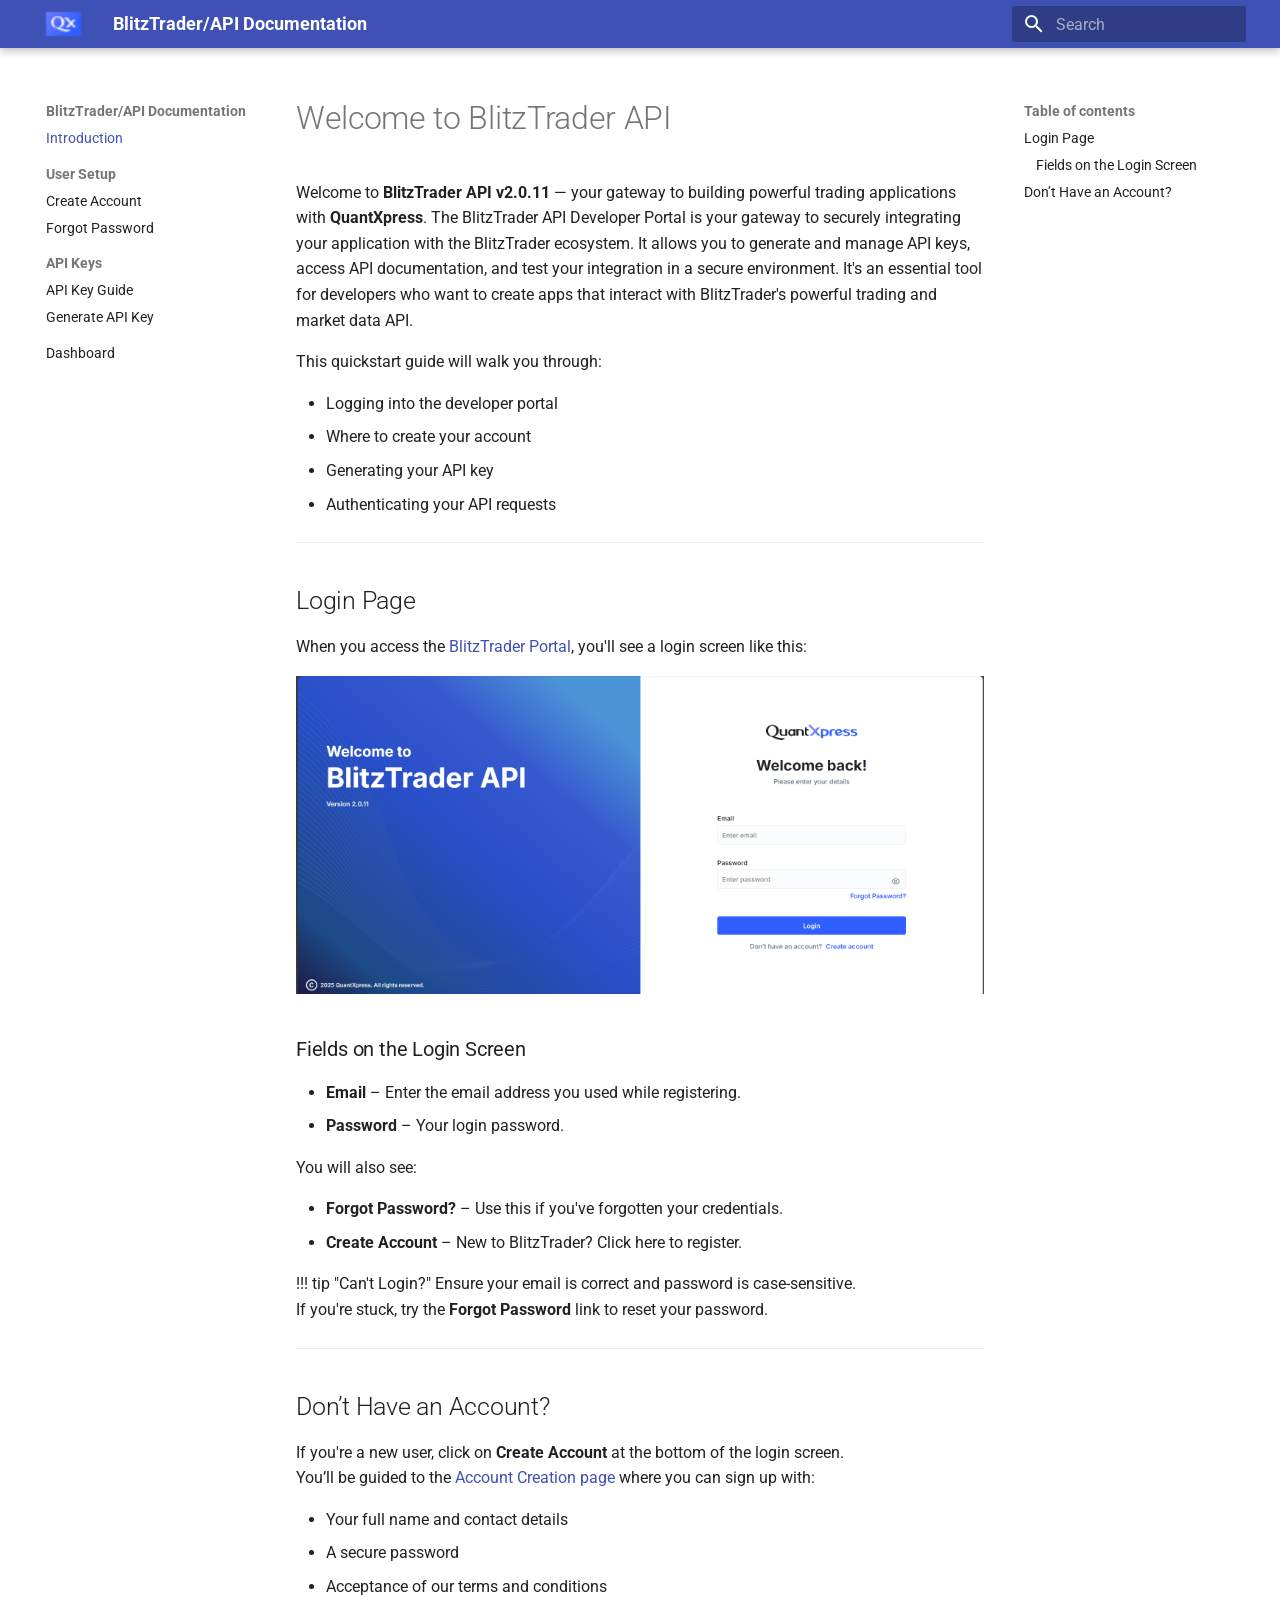
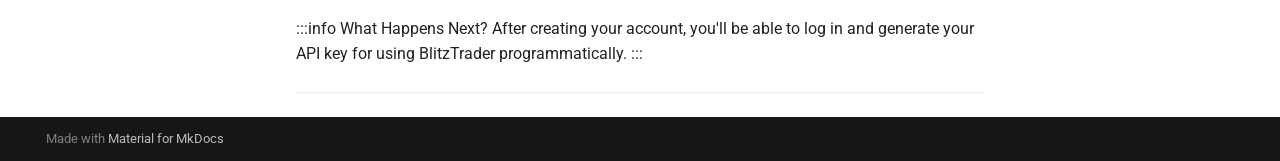
==== 0.Welcome.html @ 805d5a46 "Deployed f4cd877 with MkDocs version: 1.6.1" ====
<!doctype html>
<html lang="en" class="no-js">
  <head>
    
      <meta charset="utf-8">
      <meta name="viewport" content="width=device-width,initial-scale=1">
      
      
      
        <link rel="canonical" href="https://NehaV20.github.io/BlitzTrader-API-Documentation/0.Welcome.html">
      
      
      
        <link rel="next" href="1.create-account.html">
      
      
        
      
      
      <link rel="icon" href="assets/favicon.ico">
      <meta name="generator" content="mkdocs-1.6.1, mkdocs-material-9.7.0">
    
    
      
        <title>Introduction - BlitzTrader/API Documentation</title>
      
    
    
      <link rel="stylesheet" href="assets/stylesheets/main.618322db.min.css">
      
      


    
    
      
    
    
      
        
        
        <link rel="preconnect" href="https://fonts.gstatic.com" crossorigin>
        <link rel="stylesheet" href="https://fonts.googleapis.com/css?family=Roboto:300,300i,400,400i,700,700i%7CRoboto+Mono:400,400i,700,700i&display=fallback">
        <style>:root{--md-text-font:"Roboto";--md-code-font:"Roboto Mono"}</style>
      
    
    
      <link rel="stylesheet" href="css/custom.css">
    
    <script>__md_scope=new URL(".",location),__md_hash=e=>[...e].reduce(((e,_)=>(e<<5)-e+_.charCodeAt(0)),0),__md_get=(e,_=localStorage,t=__md_scope)=>JSON.parse(_.getItem(t.pathname+"."+e)),__md_set=(e,_,t=localStorage,a=__md_scope)=>{try{t.setItem(a.pathname+"."+e,JSON.stringify(_))}catch(e){}}</script>
    
      

    
    
  </head>
  
  
    <body dir="ltr">
  
    
    <input class="md-toggle" data-md-toggle="drawer" type="checkbox" id="__drawer" autocomplete="off">
    <input class="md-toggle" data-md-toggle="search" type="checkbox" id="__search" autocomplete="off">
    <label class="md-overlay" for="__drawer"></label>
    <div data-md-component="skip">
      
        
        <a href="#welcome-to-blitztrader-api" class="md-skip">
          Skip to content
        </a>
      
    </div>
    <div data-md-component="announce">
      
    </div>
    
    
      

  

<header class="md-header md-header--shadow" data-md-component="header">
  <nav class="md-header__inner md-grid" aria-label="Header">
    <a href="." title="BlitzTrader/API Documentation" class="md-header__button md-logo" aria-label="BlitzTrader/API Documentation" data-md-component="logo">
      
  <img src="assets/icon.png" alt="logo">

    </a>
    <label class="md-header__button md-icon" for="__drawer">
      
      <svg xmlns="http://www.w3.org/2000/svg" viewBox="0 0 24 24"><path d="M3 6h18v2H3zm0 5h18v2H3zm0 5h18v2H3z"/></svg>
    </label>
    <div class="md-header__title" data-md-component="header-title">
      <div class="md-header__ellipsis">
        <div class="md-header__topic">
          <span class="md-ellipsis">
            BlitzTrader/API Documentation
          </span>
        </div>
        <div class="md-header__topic" data-md-component="header-topic">
          <span class="md-ellipsis">
            
              Introduction
            
          </span>
        </div>
      </div>
    </div>
    
    
      <script>var palette=__md_get("__palette");if(palette&&palette.color){if("(prefers-color-scheme)"===palette.color.media){var media=matchMedia("(prefers-color-scheme: light)"),input=document.querySelector(media.matches?"[data-md-color-media='(prefers-color-scheme: light)']":"[data-md-color-media='(prefers-color-scheme: dark)']");palette.color.media=input.getAttribute("data-md-color-media"),palette.color.scheme=input.getAttribute("data-md-color-scheme"),palette.color.primary=input.getAttribute("data-md-color-primary"),palette.color.accent=input.getAttribute("data-md-color-accent")}for(var[key,value]of Object.entries(palette.color))document.body.setAttribute("data-md-color-"+key,value)}</script>
    
    
    
      
      
        <label class="md-header__button md-icon" for="__search">
          
          <svg xmlns="http://www.w3.org/2000/svg" viewBox="0 0 24 24"><path d="M9.5 3A6.5 6.5 0 0 1 16 9.5c0 1.61-.59 3.09-1.56 4.23l.27.27h.79l5 5-1.5 1.5-5-5v-.79l-.27-.27A6.52 6.52 0 0 1 9.5 16 6.5 6.5 0 0 1 3 9.5 6.5 6.5 0 0 1 9.5 3m0 2C7 5 5 7 5 9.5S7 14 9.5 14 14 12 14 9.5 12 5 9.5 5"/></svg>
        </label>
        <div class="md-search" data-md-component="search" role="dialog">
  <label class="md-search__overlay" for="__search"></label>
  <div class="md-search__inner" role="search">
    <form class="md-search__form" name="search">
      <input type="text" class="md-search__input" name="query" aria-label="Search" placeholder="Search" autocapitalize="off" autocorrect="off" autocomplete="off" spellcheck="false" data-md-component="search-query" required>
      <label class="md-search__icon md-icon" for="__search">
        
        <svg xmlns="http://www.w3.org/2000/svg" viewBox="0 0 24 24"><path d="M9.5 3A6.5 6.5 0 0 1 16 9.5c0 1.61-.59 3.09-1.56 4.23l.27.27h.79l5 5-1.5 1.5-5-5v-.79l-.27-.27A6.52 6.52 0 0 1 9.5 16 6.5 6.5 0 0 1 3 9.5 6.5 6.5 0 0 1 9.5 3m0 2C7 5 5 7 5 9.5S7 14 9.5 14 14 12 14 9.5 12 5 9.5 5"/></svg>
        
        <svg xmlns="http://www.w3.org/2000/svg" viewBox="0 0 24 24"><path d="M20 11v2H8l5.5 5.5-1.42 1.42L4.16 12l7.92-7.92L13.5 5.5 8 11z"/></svg>
      </label>
      <nav class="md-search__options" aria-label="Search">
        
        <button type="reset" class="md-search__icon md-icon" title="Clear" aria-label="Clear" tabindex="-1">
          
          <svg xmlns="http://www.w3.org/2000/svg" viewBox="0 0 24 24"><path d="M19 6.41 17.59 5 12 10.59 6.41 5 5 6.41 10.59 12 5 17.59 6.41 19 12 13.41 17.59 19 19 17.59 13.41 12z"/></svg>
        </button>
      </nav>
      
    </form>
    <div class="md-search__output">
      <div class="md-search__scrollwrap" tabindex="0" data-md-scrollfix>
        <div class="md-search-result" data-md-component="search-result">
          <div class="md-search-result__meta">
            Initializing search
          </div>
          <ol class="md-search-result__list" role="presentation"></ol>
        </div>
      </div>
    </div>
  </div>
</div>
      
    
    
  </nav>
  
</header>
    
    <div class="md-container" data-md-component="container">
      
      
        
          
        
      
      <main class="md-main" data-md-component="main">
        <div class="md-main__inner md-grid">
          
            
              
              <div class="md-sidebar md-sidebar--primary" data-md-component="sidebar" data-md-type="navigation" >
                <div class="md-sidebar__scrollwrap">
                  <div class="md-sidebar__inner">
                    



<nav class="md-nav md-nav--primary" aria-label="Navigation" data-md-level="0">
  <label class="md-nav__title" for="__drawer">
    <a href="." title="BlitzTrader/API Documentation" class="md-nav__button md-logo" aria-label="BlitzTrader/API Documentation" data-md-component="logo">
      
  <img src="assets/icon.png" alt="logo">

    </a>
    BlitzTrader/API Documentation
  </label>
  
  <ul class="md-nav__list" data-md-scrollfix>
    
      
      
  
  
    
  
  
  
    <li class="md-nav__item md-nav__item--active">
      
      <input class="md-nav__toggle md-toggle" type="checkbox" id="__toc">
      
      
        
      
      
        <label class="md-nav__link md-nav__link--active" for="__toc">
          
  
  
  <span class="md-ellipsis">
    
  
    Introduction
  

    
  </span>
  
  

          <span class="md-nav__icon md-icon"></span>
        </label>
      
      <a href="0.Welcome.html" class="md-nav__link md-nav__link--active">
        
  
  
  <span class="md-ellipsis">
    
  
    Introduction
  

    
  </span>
  
  

      </a>
      
        

<nav class="md-nav md-nav--secondary" aria-label="Table of contents">
  
  
  
    
  
  
    <label class="md-nav__title" for="__toc">
      <span class="md-nav__icon md-icon"></span>
      Table of contents
    </label>
    <ul class="md-nav__list" data-md-component="toc" data-md-scrollfix>
      
        <li class="md-nav__item">
  <a href="#login-page" class="md-nav__link">
    <span class="md-ellipsis">
      
        Login Page
      
    </span>
  </a>
  
    <nav class="md-nav" aria-label="Login Page">
      <ul class="md-nav__list">
        
          <li class="md-nav__item">
  <a href="#fields-on-the-login-screen" class="md-nav__link">
    <span class="md-ellipsis">
      
        Fields on the Login Screen
      
    </span>
  </a>
  
</li>
        
      </ul>
    </nav>
  
</li>
      
        <li class="md-nav__item">
  <a href="#dont-have-an-account" class="md-nav__link">
    <span class="md-ellipsis">
      
        Don’t Have an Account?
      
    </span>
  </a>
  
</li>
      
    </ul>
  
</nav>
      
    </li>
  

    
      
      
  
  
  
  
    
    
    
    
      
        
        
      
    
    
    <li class="md-nav__item md-nav__item--section md-nav__item--nested">
      
        
        
          
        
        <input class="md-nav__toggle md-toggle md-toggle--indeterminate" type="checkbox" id="__nav_2" >
        
          
          <label class="md-nav__link" for="__nav_2" id="__nav_2_label" tabindex="">
            
  
  
  <span class="md-ellipsis">
    
  
    User Setup
  

    
  </span>
  
  

            <span class="md-nav__icon md-icon"></span>
          </label>
        
        <nav class="md-nav" data-md-level="1" aria-labelledby="__nav_2_label" aria-expanded="false">
          <label class="md-nav__title" for="__nav_2">
            <span class="md-nav__icon md-icon"></span>
            
  
    User Setup
  

          </label>
          <ul class="md-nav__list" data-md-scrollfix>
            
              
                
  
  
  
  
    <li class="md-nav__item">
      <a href="1.create-account.html" class="md-nav__link">
        
  
  
  <span class="md-ellipsis">
    
  
    Create Account
  

    
  </span>
  
  

      </a>
    </li>
  

              
            
              
                
  
  
  
  
    <li class="md-nav__item">
      <a href="2.forgot-password.html" class="md-nav__link">
        
  
  
  <span class="md-ellipsis">
    
  
    Forgot Password
  

    
  </span>
  
  

      </a>
    </li>
  

              
            
          </ul>
        </nav>
      
    </li>
  

    
      
      
  
  
  
  
    
    
    
    
      
        
        
      
    
    
    <li class="md-nav__item md-nav__item--section md-nav__item--nested">
      
        
        
          
        
        <input class="md-nav__toggle md-toggle md-toggle--indeterminate" type="checkbox" id="__nav_3" >
        
          
          <label class="md-nav__link" for="__nav_3" id="__nav_3_label" tabindex="">
            
  
  
  <span class="md-ellipsis">
    
  
    API Keys
  

    
  </span>
  
  

            <span class="md-nav__icon md-icon"></span>
          </label>
        
        <nav class="md-nav" data-md-level="1" aria-labelledby="__nav_3_label" aria-expanded="false">
          <label class="md-nav__title" for="__nav_3">
            <span class="md-nav__icon md-icon"></span>
            
  
    API Keys
  

          </label>
          <ul class="md-nav__list" data-md-scrollfix>
            
              
                
  
  
  
  
    <li class="md-nav__item">
      <a href="3.api-key-guide.html" class="md-nav__link">
        
  
  
  <span class="md-ellipsis">
    
  
    API Key Guide
  

    
  </span>
  
  

      </a>
    </li>
  

              
            
              
                
  
  
  
  
    <li class="md-nav__item">
      <a href="generate-apikey.html" class="md-nav__link">
        
  
  
  <span class="md-ellipsis">
    
  
    Generate API Key
  

    
  </span>
  
  

      </a>
    </li>
  

              
            
          </ul>
        </nav>
      
    </li>
  

    
      
      
  
  
  
  
    <li class="md-nav__item">
      <a href="dashboard.html" class="md-nav__link">
        
  
  
  <span class="md-ellipsis">
    
  
    Dashboard
  

    
  </span>
  
  

      </a>
    </li>
  

    
  </ul>
</nav>
                  </div>
                </div>
              </div>
            
            
              
              <div class="md-sidebar md-sidebar--secondary" data-md-component="sidebar" data-md-type="toc" >
                <div class="md-sidebar__scrollwrap">
                  <div class="md-sidebar__inner">
                    

<nav class="md-nav md-nav--secondary" aria-label="Table of contents">
  
  
  
    
  
  
    <label class="md-nav__title" for="__toc">
      <span class="md-nav__icon md-icon"></span>
      Table of contents
    </label>
    <ul class="md-nav__list" data-md-component="toc" data-md-scrollfix>
      
        <li class="md-nav__item">
  <a href="#login-page" class="md-nav__link">
    <span class="md-ellipsis">
      
        Login Page
      
    </span>
  </a>
  
    <nav class="md-nav" aria-label="Login Page">
      <ul class="md-nav__list">
        
          <li class="md-nav__item">
  <a href="#fields-on-the-login-screen" class="md-nav__link">
    <span class="md-ellipsis">
      
        Fields on the Login Screen
      
    </span>
  </a>
  
</li>
        
      </ul>
    </nav>
  
</li>
      
        <li class="md-nav__item">
  <a href="#dont-have-an-account" class="md-nav__link">
    <span class="md-ellipsis">
      
        Don’t Have an Account?
      
    </span>
  </a>
  
</li>
      
    </ul>
  
</nav>
                  </div>
                </div>
              </div>
            
          
          
            <div class="md-content" data-md-component="content">
              
              <article class="md-content__inner md-typeset">
                
                  



<h1 id="welcome-to-blitztrader-api">Welcome to BlitzTrader API</h1>
<p>Welcome to <strong>BlitzTrader API v2.0.11</strong> — your gateway to building powerful trading applications with <strong>QuantXpress</strong>.
The BlitzTrader API Developer Portal is your gateway to securely integrating your application with the BlitzTrader ecosystem. It allows you to generate and manage API keys, access API documentation, and test your integration in a secure environment. It's an essential tool for developers who want to create apps that interact with BlitzTrader's powerful trading and market data API.</p>
<p>This quickstart guide will walk you through:</p>
<ul>
<li>Logging into the developer portal  </li>
<li>Where to create your account  </li>
<li>Generating your API key  </li>
<li>Authenticating your API requests</li>
</ul>
<hr />
<h2 id="login-page">Login Page</h2>
<p>When you access the <a href="#">BlitzTrader Portal</a>, you'll see a login screen like this:</p>
<p><img alt="Login Screen" src="assets/login-screen.png" /></p>
<h3 id="fields-on-the-login-screen">Fields on the Login Screen</h3>
<ul>
<li><strong>Email</strong> – Enter the email address you used while registering.</li>
<li><strong>Password</strong> – Your login password.</li>
</ul>
<p>You will also see:</p>
<ul>
<li><strong>Forgot Password?</strong> – Use this if you've forgotten your credentials.</li>
<li><strong>Create Account</strong> – New to BlitzTrader? Click here to register.</li>
</ul>
<p>!!! tip "Can't Login?"
    Ensure your email is correct and password is case-sensitive.<br />
    If you're stuck, try the <strong>Forgot Password</strong> link to reset your password.</p>
<hr />
<h2 id="dont-have-an-account">Don’t Have an Account?</h2>
<p>If you're a new user, click on <strong>Create Account</strong> at the bottom of the login screen.<br />
You’ll be guided to the <a href="1.create-account.html">Account Creation page</a> where you can sign up with:</p>
<ul>
<li>Your full name and contact details  </li>
<li>A secure password  </li>
<li>Acceptance of our terms and conditions</li>
</ul>
<p>:::info What Happens Next?
After creating your account, you'll be able to log in and generate your API key for using BlitzTrader programmatically.
:::</p>
<hr />












                
              </article>
            </div>
          
          
<script>var target=document.getElementById(location.hash.slice(1));target&&target.name&&(target.checked=target.name.startsWith("__tabbed_"))</script>
        </div>
        
      </main>
      
        <footer class="md-footer">
  
  <div class="md-footer-meta md-typeset">
    <div class="md-footer-meta__inner md-grid">
      <div class="md-copyright">
  
  
    Made with
    <a href="https://squidfunk.github.io/mkdocs-material/" target="_blank" rel="noopener">
      Material for MkDocs
    </a>
  
</div>
      
    </div>
  </div>
</footer>
      
    </div>
    <div class="md-dialog" data-md-component="dialog">
      <div class="md-dialog__inner md-typeset"></div>
    </div>
    
    
    
      
      
      <script id="__config" type="application/json">{"annotate": null, "base": ".", "features": ["navigation.sections", "navigation.expand"], "search": "assets/javascripts/workers/search.7a47a382.min.js", "tags": null, "translations": {"clipboard.copied": "Copied to clipboard", "clipboard.copy": "Copy to clipboard", "search.result.more.one": "1 more on this page", "search.result.more.other": "# more on this page", "search.result.none": "No matching documents", "search.result.one": "1 matching document", "search.result.other": "# matching documents", "search.result.placeholder": "Type to start searching", "search.result.term.missing": "Missing", "select.version": "Select version"}, "version": null}</script>
    
    
      <script src="assets/javascripts/bundle.e71a0d61.min.js"></script>
      
        <script src="js/logo-link.js"></script>
      
    
  </body>
</html>
---- assets/stylesheets/main.618322db.min.css ----
@charset "UTF-8";html{-webkit-text-size-adjust:none;-moz-text-size-adjust:none;text-size-adjust:none;box-sizing:border-box}*,:after,:before{box-sizing:inherit}@media (prefers-reduced-motion){*,:after,:before{transition:none!important}}body{margin:0}a,button,input,label{-webkit-tap-highlight-color:transparent}a{color:inherit;text-decoration:none}hr{border:0;box-sizing:initial;display:block;height:.05rem;overflow:visible;padding:0}small{font-size:80%}sub,sup{line-height:1em}img{border-style:none}table{border-collapse:initial;border-spacing:0}td,th{font-weight:400;vertical-align:top}button{background:#0000;border:0;font-family:inherit;font-size:inherit;margin:0;padding:0}input{border:0;outline:none}:root{--md-primary-fg-color:#4051b5;--md-primary-fg-color--light:#5d6cc0;--md-primary-fg-color--dark:#303fa1;--md-primary-bg-color:#fff;--md-primary-bg-color--light:#ffffffb3;--md-accent-fg-color:#526cfe;--md-accent-fg-color--transparent:#526cfe1a;--md-accent-bg-color:#fff;--md-accent-bg-color--light:#ffffffb3}[data-md-color-scheme=default]{color-scheme:light}[data-md-color-scheme=default] img[src$="#gh-dark-mode-only"],[data-md-color-scheme=default] img[src$="#only-dark"]{display:none}:root,[data-md-color-scheme=default]{--md-hue:225deg;--md-default-fg-color:#000000de;--md-default-fg-color--light:#0000008a;--md-default-fg-color--lighter:#00000052;--md-default-fg-color--lightest:#00000012;--md-default-bg-color:#fff;--md-default-bg-color--light:#ffffffb3;--md-default-bg-color--lighter:#ffffff4d;--md-default-bg-color--lightest:#ffffff1f;--md-code-fg-color:#36464e;--md-code-bg-color:#f5f5f5;--md-code-bg-color--light:#f5f5f5b3;--md-code-bg-color--lighter:#f5f5f54d;--md-code-hl-color:#4287ff;--md-code-hl-color--light:#4287ff1a;--md-code-hl-number-color:#d52a2a;--md-code-hl-special-color:#db1457;--md-code-hl-function-color:#a846b9;--md-code-hl-constant-color:#6e59d9;--md-code-hl-keyword-color:#3f6ec6;--md-code-hl-string-color:#1c7d4d;--md-code-hl-name-color:var(--md-code-fg-color);--md-code-hl-operator-color:var(--md-default-fg-color--light);--md-code-hl-punctuation-color:var(--md-default-fg-color--light);--md-code-hl-comment-color:var(--md-default-fg-color--light);--md-code-hl-generic-color:var(--md-default-fg-color--light);--md-code-hl-variable-color:var(--md-default-fg-color--light);--md-typeset-color:var(--md-default-fg-color);--md-typeset-a-color:var(--md-primary-fg-color);--md-typeset-del-color:#f5503d26;--md-typeset-ins-color:#0bd57026;--md-typeset-kbd-color:#fafafa;--md-typeset-kbd-accent-color:#fff;--md-typeset-kbd-border-color:#b8b8b8;--md-typeset-mark-color:#ffff0080;--md-typeset-table-color:#0000001f;--md-typeset-table-color--light:rgba(0,0,0,.035);--md-admonition-fg-color:var(--md-default-fg-color);--md-admonition-bg-color:var(--md-default-bg-color);--md-warning-fg-color:#000000de;--md-warning-bg-color:#ff9;--md-footer-fg-color:#fff;--md-footer-fg-color--light:#ffffffb3;--md-footer-fg-color--lighter:#ffffff73;--md-footer-bg-color:#000000de;--md-footer-bg-color--dark:#00000052;--md-shadow-z1:0 0.2rem 0.5rem #0000000d,0 0 0.05rem #0000001a;--md-shadow-z2:0 0.2rem 0.5rem #0000001a,0 0 0.05rem #00000040;--md-shadow-z3:0 0.2rem 0.5rem #0003,0 0 0.05rem #00000059}.md-icon svg{fill:currentcolor;display:block;height:1.2rem;width:1.2rem}body{-webkit-font-smoothing:antialiased;-moz-osx-font-smoothing:grayscale;--md-text-font-family:var(--md-text-font,_),-apple-system,BlinkMacSystemFont,Helvetica,Arial,sans-serif;--md-code-font-family:var(--md-code-font,_),SFMono-Regular,Consolas,Menlo,monospace}aside,body,input{font-feature-settings:"kern","liga";color:var(--md-typeset-color);font-family:var(--md-text-font-family)}code,kbd,pre{font-feature-settings:"kern";font-family:var(--md-code-font-family)}:root{--md-typeset-table-sort-icon:url('data:image/svg+xml;charset=utf-8,<svg xmlns="http://www.w3.org/2000/svg" viewBox="0 0 24 24"><path d="m18 21-4-4h3V7h-3l4-4 4 4h-3v10h3M2 19v-2h10v2M2 13v-2h7v2M2 7V5h4v2z"/></svg>');--md-typeset-table-sort-icon--asc:url('data:image/svg+xml;charset=utf-8,<svg xmlns="http://www.w3.org/2000/svg" viewBox="0 0 24 24"><path d="M19 17h3l-4 4-4-4h3V3h2M2 17h10v2H2M6 5v2H2V5m0 6h7v2H2z"/></svg>');--md-typeset-table-sort-icon--desc:url('data:image/svg+xml;charset=utf-8,<svg xmlns="http://www.w3.org/2000/svg" viewBox="0 0 24 24"><path d="M19 7h3l-4-4-4 4h3v14h2M2 17h10v2H2M6 5v2H2V5m0 6h7v2H2z"/></svg>')}.md-typeset{-webkit-print-color-adjust:exact;color-adjust:exact;font-size:.8rem;line-height:1.6;overflow-wrap:break-word}@media print{.md-typeset{font-size:.68rem}}.md-typeset blockquote,.md-typeset dl,.md-typeset figure,.md-typeset ol,.md-typeset pre,.md-typeset ul{margin-bottom:1em;margin-top:1em}.md-typeset h1{color:var(--md-default-fg-color--light);font-size:2em;line-height:1.3;margin:0 0 1.25em}.md-typeset h1,.md-typeset h2{font-weight:300;letter-spacing:-.01em}.md-typeset h2{font-size:1.5625em;line-height:1.4;margin:1.6em 0 .64em}.md-typeset h3{font-size:1.25em;font-weight:400;letter-spacing:-.01em;line-height:1.5;margin:1.6em 0 .8em}.md-typeset h2+h3{margin-top:.8em}.md-typeset h4{font-weight:700;letter-spacing:-.01em;margin:1em 0}.md-typeset h5,.md-typeset h6{color:var(--md-default-fg-color--light);font-size:.8em;font-weight:700;letter-spacing:-.01em;margin:1.25em 0}.md-typeset h5{text-transform:uppercase}.md-typeset h5 code{text-transform:none}.md-typeset hr{border-bottom:.05rem solid var(--md-default-fg-color--lightest);display:flow-root;margin:1.5em 0}.md-typeset a{color:var(--md-typeset-a-color);word-break:break-word}.md-typeset a,.md-typeset a:before{transition:color 125ms}.md-typeset a:focus,.md-typeset a:hover{color:var(--md-accent-fg-color)}.md-typeset a:focus code,.md-typeset a:hover code{background-color:var(--md-accent-fg-color--transparent);color:var(--md-accent-fg-color)}.md-typeset a code{color:var(--md-typeset-a-color)}.md-typeset a.focus-visible{outline-color:var(--md-accent-fg-color);outline-offset:.2rem}.md-typeset code,.md-typeset kbd,.md-typeset pre{color:var(--md-code-fg-color);direction:ltr;font-variant-ligatures:none;transition:background-color 125ms}@media print{.md-typeset code,.md-typeset kbd,.md-typeset pre{white-space:pre-wrap}}.md-typeset code{background-color:var(--md-code-bg-color);border-radius:.1rem;-webkit-box-decoration-break:clone;box-decoration-break:clone;font-size:.85em;padding:0 .2941176471em;transition:color 125ms,background-color 125ms;word-break:break-word}.md-typeset code:not(.focus-visible){-webkit-tap-highlight-color:transparent;outline:none}.md-typeset pre{display:flow-root;line-height:1.4;position:relative}.md-typeset pre>code{-webkit-box-decoration-break:slice;box-decoration-break:slice;box-shadow:none;display:block;margin:0;outline-color:var(--md-accent-fg-color);overflow:auto;padding:.7720588235em 1.1764705882em;scrollbar-color:var(--md-default-fg-color--lighter) #0000;scrollbar-width:thin;touch-action:auto;word-break:normal}.md-typeset pre>code:hover{scrollbar-color:var(--md-accent-fg-color) #0000}.md-typeset pre>code::-webkit-scrollbar{height:.2rem;width:.2rem}.md-typeset pre>code::-webkit-scrollbar-thumb{background-color:var(--md-default-fg-color--lighter)}.md-typeset pre>code::-webkit-scrollbar-thumb:hover{background-color:var(--md-accent-fg-color)}.md-typeset kbd{background-color:var(--md-typeset-kbd-color);border-radius:.1rem;box-shadow:0 .1rem 0 .05rem var(--md-typeset-kbd-border-color),0 .1rem 0 var(--md-typeset-kbd-border-color),0 -.1rem .2rem var(--md-typeset-kbd-accent-color) inset;color:var(--md-default-fg-color);display:inline-block;font-size:.75em;padding:0 .6666666667em;vertical-align:text-top;word-break:break-word}.md-typeset mark{background-color:var(--md-typeset-mark-color);-webkit-box-decoration-break:clone;box-decoration-break:clone;color:inherit;word-break:break-word}.md-typeset abbr{cursor:help;text-decoration:none}.md-typeset [data-preview],.md-typeset abbr{border-bottom:.05rem dotted var(--md-default-fg-color--light)}.md-typeset small{opacity:.75}[dir=ltr] .md-typeset sub,[dir=ltr] .md-typeset sup{margin-left:.078125em}[dir=rtl] .md-typeset sub,[dir=rtl] .md-typeset sup{margin-right:.078125em}[dir=ltr] .md-typeset blockquote{padding-left:.6rem}[dir=rtl] .md-typeset blockquote{padding-right:.6rem}[dir=ltr] .md-typeset blockquote{border-left:.2rem solid var(--md-default-fg-color--lighter)}[dir=rtl] .md-typeset blockquote{border-right:.2rem solid var(--md-default-fg-color--lighter)}.md-typeset blockquote{color:var(--md-default-fg-color--light);margin-left:0;margin-right:0}.md-typeset ul{list-style-type:disc}.md-typeset ul[type]{list-style-type:revert-layer}[dir=ltr] .md-typeset ol,[dir=ltr] .md-typeset ul{margin-left:.625em}[dir=rtl] .md-typeset ol,[dir=rtl] .md-typeset ul{margin-right:.625em}.md-typeset ol,.md-typeset ul{padding:0}.md-typeset ol:not([hidden]),.md-typeset ul:not([hidden]){display:flow-root}.md-typeset ol ol,.md-typeset ul ol{list-style-type:lower-alpha}.md-typeset ol ol ol,.md-typeset ul ol ol{list-style-type:lower-roman}.md-typeset ol ol ol ol,.md-typeset ul ol ol ol{list-style-type:upper-alpha}.md-typeset ol ol ol ol ol,.md-typeset ul ol ol ol ol{list-style-type:upper-roman}.md-typeset ol[type],.md-typeset ul[type]{list-style-type:revert-layer}[dir=ltr] .md-typeset ol li,[dir=ltr] .md-typeset ul li{margin-left:1.25em}[dir=rtl] .md-typeset ol li,[dir=rtl] .md-typeset ul li{margin-right:1.25em}.md-typeset ol li,.md-typeset ul li{margin-bottom:.5em}.md-typeset ol li blockquote,.md-typeset ol li p,.md-typeset ul li blockquote,.md-typeset ul li p{margin:.5em 0}.md-typeset ol li:last-child,.md-typeset ul li:last-child{margin-bottom:0}[dir=ltr] .md-typeset ol li ol,[dir=ltr] .md-typeset ol li ul,[dir=ltr] .md-typeset ul li ol,[dir=ltr] .md-typeset ul li ul{margin-left:.625em}[dir=rtl] .md-typeset ol li ol,[dir=rtl] .md-typeset ol li ul,[dir=rtl] .md-typeset ul li ol,[dir=rtl] .md-typeset ul li ul{margin-right:.625em}.md-typeset ol li ol,.md-typeset ol li ul,.md-typeset ul li ol,.md-typeset ul li ul{margin-bottom:.5em;margin-top:.5em}[dir=ltr] .md-typeset dd{margin-left:1.875em}[dir=rtl] .md-typeset dd{margin-right:1.875em}.md-typeset dd{margin-bottom:1.5em;margin-top:1em}.md-typeset img,.md-typeset svg,.md-typeset video{height:auto;max-width:100%}.md-typeset img[align=left]{margin:1em 1em 1em 0}.md-typeset img[align=right]{margin:1em 0 1em 1em}.md-typeset img[align]:only-child{margin-top:0}.md-typeset figure{display:flow-root;margin:1em auto;max-width:100%;text-align:center;width:fit-content}.md-typeset figure img{display:block;margin:0 auto}.md-typeset figcaption{font-style:italic;margin:1em auto;max-width:24rem}.md-typeset iframe{max-width:100%}.md-typeset table:not([class]){background-color:var(--md-default-bg-color);border:.05rem solid var(--md-typeset-table-color);border-radius:.1rem;display:inline-block;font-size:.64rem;max-width:100%;overflow:auto;touch-action:auto}@media print{.md-typeset table:not([class]){display:table}}.md-typeset table:not([class])+*{margin-top:1.5em}.md-typeset table:not([class]) td>:first-child,.md-typeset table:not([class]) th>:first-child{margin-top:0}.md-typeset table:not([class]) td>:last-child,.md-typeset table:not([class]) th>:last-child{margin-bottom:0}.md-typeset table:not([class]) td:not([align]),.md-typeset table:not([class]) th:not([align]){text-align:left}[dir=rtl] .md-typeset table:not([class]) td:not([align]),[dir=rtl] .md-typeset table:not([class]) th:not([align]){text-align:right}.md-typeset table:not([class]) th{font-weight:700;min-width:5rem;padding:.9375em 1.25em;vertical-align:top}.md-typeset table:not([class]) td{border-top:.05rem solid var(--md-typeset-table-color);padding:.9375em 1.25em;vertical-align:top}.md-typeset table:not([class]) tbody tr{transition:background-color 125ms}.md-typeset table:not([class]) tbody tr:hover{background-color:var(--md-typeset-table-color--light);box-shadow:0 .05rem 0 var(--md-default-bg-color) inset}.md-typeset table:not([class]) a{word-break:normal}.md-typeset table th[role=columnheader]{cursor:pointer}[dir=ltr] .md-typeset table th[role=columnheader]:after{margin-left:.5em}[dir=rtl] .md-typeset table th[role=columnheader]:after{margin-right:.5em}.md-typeset table th[role=columnheader]:after{content:"";display:inline-block;height:1.2em;-webkit-mask-image:var(--md-typeset-table-sort-icon);mask-image:var(--md-typeset-table-sort-icon);-webkit-mask-repeat:no-repeat;mask-repeat:no-repeat;-webkit-mask-size:contain;mask-size:contain;transition:background-color 125ms;vertical-align:text-bottom;width:1.2em}.md-typeset table th[role=columnheader]:hover:after{background-color:var(--md-default-fg-color--lighter)}.md-typeset table th[role=columnheader][aria-sort=ascending]:after{background-color:var(--md-default-fg-color--light);-webkit-mask-image:var(--md-typeset-table-sort-icon--asc);mask-image:var(--md-typeset-table-sort-icon--asc)}.md-typeset table th[role=columnheader][aria-sort=descending]:after{background-color:var(--md-default-fg-color--light);-webkit-mask-image:var(--md-typeset-table-sort-icon--desc);mask-image:var(--md-typeset-table-sort-icon--desc)}.md-typeset__scrollwrap{margin:1em -.8rem;overflow-x:auto;touch-action:auto}.md-typeset__table{display:inline-block;margin-bottom:.5em;padding:0 .8rem}@media print{.md-typeset__table{display:block}}html .md-typeset__table table{display:table;margin:0;overflow:hidden;width:100%}@media screen and (max-width:44.984375em){.md-content__inner>pre{margin:1em -.8rem}.md-content__inner>pre code{border-radius:0}}.md-typeset .md-author{border-radius:100%;display:block;flex-shrink:0;height:1.6rem;overflow:hidden;position:relative;transition:color 125ms,transform 125ms;width:1.6rem}.md-typeset .md-author img{display:block}.md-typeset .md-author--more{background:var(--md-default-fg-color--lightest);color:var(--md-default-fg-color--lighter);font-size:.6rem;font-weight:700;line-height:1.6rem;text-align:center}.md-typeset .md-author--long{height:2.4rem;width:2.4rem}.md-typeset a.md-author{transform:scale(1)}.md-typeset a.md-author img{border-radius:100%;filter:grayscale(100%) opacity(75%);transition:filter 125ms}.md-typeset a.md-author:focus,.md-typeset a.md-author:hover{transform:scale(1.1);z-index:1}.md-typeset a.md-author:focus img,.md-typeset a.md-author:hover img{filter:grayscale(0)}.md-banner{background-color:var(--md-footer-bg-color);color:var(--md-footer-fg-color);overflow:auto}@media print{.md-banner{display:none}}.md-banner--warning{background-color:var(--md-warning-bg-color);color:var(--md-warning-fg-color)}.md-banner__inner{font-size:.7rem;margin:.6rem auto;padding:0 .8rem}[dir=ltr] .md-banner__button{float:right}[dir=rtl] .md-banner__button{float:left}.md-banner__button{color:inherit;cursor:pointer;transition:opacity .25s}.no-js .md-banner__button{display:none}.md-banner__button:hover{opacity:.7}html{font-size:125%;height:100%;overflow-x:hidden}@media screen and (min-width:100em){html{font-size:137.5%}}@media screen and (min-width:125em){html{font-size:150%}}body{background-color:var(--md-default-bg-color);display:flex;flex-direction:column;font-size:.5rem;min-height:100%;position:relative;width:100%}@media print{body{display:block}}@media screen and (max-width:59.984375em){body[data-md-scrolllock]{position:fixed}}.md-grid{margin-left:auto;margin-right:auto;max-width:61rem}.md-container{display:flex;flex-direction:column;flex-grow:1}@media print{.md-container{display:block}}.md-main{flex-grow:1}.md-main__inner{display:flex;height:100%;margin-top:1.5rem}.md-ellipsis{overflow:hidden;text-overflow:ellipsis}.md-toggle{display:none}.md-option{height:0;opacity:0;position:absolute;width:0}.md-option:checked+label:not([hidden]){display:block}.md-option.focus-visible+label{outline-color:var(--md-accent-fg-color);outline-style:auto}.md-skip{background-color:var(--md-default-fg-color);border-radius:.1rem;color:var(--md-default-bg-color);font-size:.64rem;margin:.5rem;opacity:0;outline-color:var(--md-accent-fg-color);padding:.3rem .5rem;position:fixed;transform:translateY(.4rem);z-index:-1}.md-skip:focus{opacity:1;transform:translateY(0);transition:transform .25s cubic-bezier(.4,0,.2,1),opacity 175ms 75ms;z-index:10}@page{margin:25mm}:root{--md-clipboard-icon:url('data:image/svg+xml;charset=utf-8,<svg xmlns="http://www.w3.org/2000/svg" viewBox="0 0 24 24"><path d="M19 21H8V7h11m0-2H8a2 2 0 0 0-2 2v14a2 2 0 0 0 2 2h11a2 2 0 0 0 2-2V7a2 2 0 0 0-2-2m-3-4H4a2 2 0 0 0-2 2v14h2V3h12z"/></svg>')}.md-clipboard{border-radius:.1rem;color:var(--md-default-fg-color--lightest);cursor:pointer;height:1.5em;outline-color:var(--md-accent-fg-color);outline-offset:.1rem;transition:color .25s;width:1.5em;z-index:1}@media print{.md-clipboard{display:none}}.md-clipboard:not(.focus-visible){-webkit-tap-highlight-color:transparent;outline:none}:hover>.md-clipboard{color:var(--md-default-fg-color--light)}.md-clipboard:focus,.md-clipboard:hover{color:var(--md-accent-fg-color)}.md-clipboard:after{background-color:currentcolor;content:"";display:block;height:1.125em;margin:0 auto;-webkit-mask-image:var(--md-clipboard-icon);mask-image:var(--md-clipboard-icon);-webkit-mask-position:center;mask-position:center;-webkit-mask-repeat:no-repeat;mask-repeat:no-repeat;-webkit-mask-size:contain;mask-size:contain;width:1.125em}.md-clipboard--inline{cursor:pointer}.md-clipboard--inline code{transition:color .25s,background-color .25s}.md-clipboard--inline:focus code,.md-clipboard--inline:hover code{background-color:var(--md-accent-fg-color--transparent);color:var(--md-accent-fg-color)}:root{--md-code-select-icon:url('data:image/svg+xml;charset=utf-8,<svg xmlns="http://www.w3.org/2000/svg" viewBox="0 0 24 24"><path d="M19 19h-4v2h4c1.1 0 2-.9 2-2v-4h-2m0-12h-4v2h4v4h2V5c0-1.1-.9-2-2-2M5 5h4V3H5c-1.1 0-2 .9-2 2v4h2m0 6H3v4c0 1.1.9 2 2 2h4v-2H5zm2-4h2v2H7zm4 0h2v2h-2zm4 0h2v2h-2zM7 7h2v2H7zm4 0h2v2h-2zm4 0h2v2h-2zm-8 8h2v2H7zm4 0h2v2h-2zm4 0h2v2h-2z"/></svg>');--md-code-copy-icon:url('data:image/svg+xml;charset=utf-8,<svg xmlns="http://www.w3.org/2000/svg" viewBox="0 0 24 24"><path d="M19 21H8V7h11m0-2H8a2 2 0 0 0-2 2v14a2 2 0 0 0 2 2h11a2 2 0 0 0 2-2V7a2 2 0 0 0-2-2m-3-4H4a2 2 0 0 0-2 2v14h2V3h12z"/></svg>')}.md-typeset .md-code__content{display:grid}.md-code__nav{background-color:var(--md-code-bg-color--lighter);border-radius:.1rem;display:flex;gap:.2rem;padding:.2rem;position:absolute;right:.25em;top:.25em;transition:background-color .25s;z-index:1}:hover>.md-code__nav{background-color:var(--md-code-bg-color--light)}.md-code__button{color:var(--md-default-fg-color--lightest);cursor:pointer;display:block;height:1.5em;outline-color:var(--md-accent-fg-color);outline-offset:.1rem;transition:color .25s;width:1.5em}:hover>*>.md-code__button{color:var(--md-default-fg-color--light)}.md-code__button.focus-visible,.md-code__button:hover{color:var(--md-accent-fg-color)}.md-code__button--active{color:var(--md-default-fg-color)!important}.md-code__button:after{background-color:currentcolor;content:"";display:block;height:1.125em;margin:0 auto;-webkit-mask-position:center;mask-position:center;-webkit-mask-repeat:no-repeat;mask-repeat:no-repeat;-webkit-mask-size:contain;mask-size:contain;width:1.125em}.md-code__button[data-md-type=select]:after{-webkit-mask-image:var(--md-code-select-icon);mask-image:var(--md-code-select-icon)}.md-code__button[data-md-type=copy]:after{-webkit-mask-image:var(--md-code-copy-icon);mask-image:var(--md-code-copy-icon)}@keyframes consent{0%{opacity:0;transform:translateY(100%)}to{opacity:1;transform:translateY(0)}}@keyframes overlay{0%{opacity:0}to{opacity:1}}.md-consent__overlay{animation:overlay .25s both;-webkit-backdrop-filter:blur(.1rem);backdrop-filter:blur(.1rem);background-color:#0000008a;height:100%;opacity:1;position:fixed;top:0;width:100%;z-index:5}.md-consent__inner{animation:consent .5s cubic-bezier(.1,.7,.1,1) both;background-color:var(--md-default-bg-color);border:0;border-radius:.1rem;bottom:0;box-shadow:0 0 .2rem #0000001a,0 .2rem .4rem #0003;max-height:100%;overflow:auto;padding:0;position:fixed;width:100%;z-index:5}.md-consent__form{padding:.8rem}.md-consent__settings{display:none;margin:1em 0}input:checked+.md-consent__settings{display:block}.md-consent__controls{margin-bottom:.8rem}.md-typeset .md-consent__controls .md-button{display:inline}@media screen and (max-width:44.984375em){.md-typeset .md-consent__controls .md-button{display:block;margin-top:.4rem;text-align:center;width:100%}}.md-consent label{cursor:pointer}.md-content{flex-grow:1;min-width:0}.md-content__inner{margin:0 .8rem 1.2rem;padding-top:.6rem}@media screen and (min-width:76.25em){[dir=ltr] .md-sidebar--primary:not([hidden])~.md-content>.md-content__inner{margin-left:1.2rem}[dir=ltr] .md-sidebar--secondary:not([hidden])~.md-content>.md-content__inner,[dir=rtl] .md-sidebar--primary:not([hidden])~.md-content>.md-content__inner{margin-right:1.2rem}[dir=rtl] .md-sidebar--secondary:not([hidden])~.md-content>.md-content__inner{margin-left:1.2rem}}.md-content__inner:before{content:"";display:block;height:.4rem}.md-content__inner>:last-child{margin-bottom:0}[dir=ltr] .md-content__button{float:right}[dir=rtl] .md-content__button{float:left}[dir=ltr] .md-content__button{margin-left:.4rem}[dir=rtl] .md-content__button{margin-right:.4rem}.md-content__button{margin:.4rem 0;padding:0}@media print{.md-content__button{display:none}}.md-typeset .md-content__button{color:var(--md-default-fg-color--lighter)}.md-content__button svg{display:inline;vertical-align:top}[dir=rtl] .md-content__button svg{transform:scaleX(-1)}[dir=ltr] .md-dialog{right:.8rem}[dir=rtl] .md-dialog{left:.8rem}.md-dialog{background-color:var(--md-default-fg-color);border-radius:.1rem;bottom:.8rem;box-shadow:var(--md-shadow-z3);min-width:11.1rem;opacity:0;padding:.4rem .6rem;pointer-events:none;position:fixed;transform:translateY(100%);transition:transform 0ms .4s,opacity .4s;z-index:4}@media print{.md-dialog{display:none}}.md-dialog--active{opacity:1;pointer-events:auto;transform:translateY(0);transition:transform .4s cubic-bezier(.075,.85,.175,1),opacity .4s}.md-dialog__inner{color:var(--md-default-bg-color);font-size:.7rem}.md-feedback{margin:2em 0 1em;text-align:center}.md-feedback fieldset{border:none;margin:0;padding:0}.md-feedback__title{font-weight:700;margin:1em auto}.md-feedback__inner{position:relative}.md-feedback__list{display:flex;flex-wrap:wrap;place-content:baseline center;position:relative}.md-feedback__list:hover .md-icon:not(:disabled){color:var(--md-default-fg-color--lighter)}:disabled .md-feedback__list{min-height:1.8rem}.md-feedback__icon{color:var(--md-default-fg-color--light);cursor:pointer;flex-shrink:0;margin:0 .1rem;transition:color 125ms}.md-feedback__icon:not(:disabled).md-icon:hover{color:var(--md-accent-fg-color)}.md-feedback__icon:disabled{color:var(--md-default-fg-color--lightest);pointer-events:none}.md-feedback__note{opacity:0;position:relative;transform:translateY(.4rem);transition:transform .4s cubic-bezier(.1,.7,.1,1),opacity .15s}.md-feedback__note>*{margin:0 auto;max-width:16rem}:disabled .md-feedback__note{opacity:1;transform:translateY(0)}@media print{.md-feedback{display:none}}.md-footer{background-color:var(--md-footer-bg-color);color:var(--md-footer-fg-color)}@media print{.md-footer{display:none}}.md-footer__inner{justify-content:space-between;overflow:auto;padding:.2rem}.md-footer__inner:not([hidden]){display:flex}.md-footer__link{align-items:end;display:flex;flex-grow:0.01;margin-bottom:.4rem;margin-top:1rem;max-width:100%;outline-color:var(--md-accent-fg-color);overflow:hidden;transition:opacity .25s}.md-footer__link:focus,.md-footer__link:hover{opacity:.7}[dir=rtl] .md-footer__link svg{transform:scaleX(-1)}@media screen and (max-width:44.984375em){.md-footer__link--prev{flex-shrink:0}.md-footer__link--prev .md-footer__title{display:none}}[dir=ltr] .md-footer__link--next{margin-left:auto}[dir=rtl] .md-footer__link--next{margin-right:auto}.md-footer__link--next{text-align:right}[dir=rtl] .md-footer__link--next{text-align:left}.md-footer__title{flex-grow:1;font-size:.9rem;margin-bottom:.7rem;max-width:calc(100% - 2.4rem);padding:0 1rem;white-space:nowrap}.md-footer__button{margin:.2rem;padding:.4rem}.md-footer__direction{font-size:.64rem;opacity:.7}.md-footer-meta{background-color:var(--md-footer-bg-color--dark)}.md-footer-meta__inner{display:flex;flex-wrap:wrap;justify-content:space-between;padding:.2rem}html .md-footer-meta.md-typeset a{color:var(--md-footer-fg-color--light)}html .md-footer-meta.md-typeset a:focus,html .md-footer-meta.md-typeset a:hover{color:var(--md-footer-fg-color)}.md-copyright{color:var(--md-footer-fg-color--lighter);font-size:.64rem;margin:auto .6rem;padding:.4rem 0;width:100%}@media screen and (min-width:45em){.md-copyright{width:auto}}.md-copyright__highlight{color:var(--md-footer-fg-color--light)}.md-social{display:inline-flex;gap:.2rem;margin:0 .4rem;padding:.2rem 0 .6rem}@media screen and (min-width:45em){.md-social{padding:.6rem 0}}.md-social__link{display:inline-block;height:1.6rem;text-align:center;width:1.6rem}.md-social__link:before{line-height:1.9}.md-social__link svg{fill:currentcolor;max-height:.8rem;vertical-align:-25%}.md-typeset .md-button{border:.1rem solid;border-radius:.1rem;color:var(--md-primary-fg-color);cursor:pointer;display:inline-block;font-weight:700;padding:.625em 2em;transition:color 125ms,background-color 125ms,border-color 125ms}.md-typeset .md-button--primary{background-color:var(--md-primary-fg-color);border-color:var(--md-primary-fg-color);color:var(--md-primary-bg-color)}.md-typeset .md-button:focus,.md-typeset .md-button:hover{background-color:var(--md-accent-fg-color);border-color:var(--md-accent-fg-color);color:var(--md-accent-bg-color)}[dir=ltr] .md-typeset .md-input{border-top-left-radius:.1rem}[dir=ltr] .md-typeset .md-input,[dir=rtl] .md-typeset .md-input{border-top-right-radius:.1rem}[dir=rtl] .md-typeset .md-input{border-top-left-radius:.1rem}.md-typeset .md-input{border-bottom:.1rem solid var(--md-default-fg-color--lighter);box-shadow:var(--md-shadow-z1);font-size:.8rem;height:1.8rem;padding:0 .6rem;transition:border .25s,box-shadow .25s}.md-typeset .md-input:focus,.md-typeset .md-input:hover{border-bottom-color:var(--md-accent-fg-color);box-shadow:var(--md-shadow-z2)}.md-typeset .md-input--stretch{width:100%}.md-header{background-color:var(--md-primary-fg-color);box-shadow:0 0 .2rem #0000,0 .2rem .4rem #0000;color:var(--md-primary-bg-color);display:block;left:0;position:sticky;right:0;top:0;z-index:4}@media print{.md-header{display:none}}.md-header[hidden]{transform:translateY(-100%);transition:transform .25s cubic-bezier(.8,0,.6,1),box-shadow .25s}.md-header--shadow{box-shadow:0 0 .2rem #0000001a,0 .2rem .4rem #0003;transition:transform .25s cubic-bezier(.1,.7,.1,1),box-shadow .25s}.md-header__inner{align-items:center;display:flex;padding:0 .2rem}.md-header__button{color:currentcolor;cursor:pointer;margin:.2rem;outline-color:var(--md-accent-fg-color);padding:.4rem;position:relative;transition:opacity .25s;vertical-align:middle;z-index:1}.md-header__button:hover{opacity:.7}.md-header__button:not([hidden]){display:inline-block}.md-header__button:not(.focus-visible){-webkit-tap-highlight-color:transparent;outline:none}.md-header__button.md-logo{margin:.2rem;padding:.4rem}@media screen and (max-width:76.234375em){.md-header__button.md-logo{display:none}}.md-header__button.md-logo img,.md-header__button.md-logo svg{fill:currentcolor;display:block;height:1.2rem;width:auto}@media screen and (min-width:60em){.md-header__button[for=__search]{display:none}}.no-js .md-header__button[for=__search]{display:none}[dir=rtl] .md-header__button[for=__search] svg{transform:scaleX(-1)}@media screen and (min-width:76.25em){.md-header__button[for=__drawer]{display:none}}.md-header__topic{display:flex;max-width:100%;position:absolute;transition:transform .4s cubic-bezier(.1,.7,.1,1),opacity .15s;white-space:nowrap}.md-header__topic+.md-header__topic{opacity:0;pointer-events:none;transform:translateX(1.25rem);transition:transform .4s cubic-bezier(1,.7,.1,.1),opacity .15s;z-index:-1}[dir=rtl] .md-header__topic+.md-header__topic{transform:translateX(-1.25rem)}.md-header__topic:first-child{font-weight:700}[dir=ltr] .md-header__title{margin-left:1rem;margin-right:.4rem}[dir=rtl] .md-header__title{margin-left:.4rem;margin-right:1rem}.md-header__title{flex-grow:1;font-size:.9rem;height:2.4rem;line-height:2.4rem}.md-header__title--active .md-header__topic{opacity:0;pointer-events:none;transform:translateX(-1.25rem);transition:transform .4s cubic-bezier(1,.7,.1,.1),opacity .15s;z-index:-1}[dir=rtl] .md-header__title--active .md-header__topic{transform:translateX(1.25rem)}.md-header__title--active .md-header__topic+.md-header__topic{opacity:1;pointer-events:auto;transform:translateX(0);transition:transform .4s cubic-bezier(.1,.7,.1,1),opacity .15s;z-index:0}.md-header__title>.md-header__ellipsis{height:100%;position:relative;width:100%}.md-header__option{display:flex;flex-shrink:0;max-width:100%;transition:max-width 0ms .25s,opacity .25s .25s;white-space:nowrap}[data-md-toggle=search]:checked~.md-header .md-header__option{max-width:0;opacity:0;transition:max-width 0ms,opacity 0ms}.md-header__option>input{bottom:0}.md-header__source{display:none}@media screen and (min-width:60em){[dir=ltr] .md-header__source{margin-left:1rem}[dir=rtl] .md-header__source{margin-right:1rem}.md-header__source{display:block;max-width:11.7rem;width:11.7rem}}@media screen and (min-width:76.25em){[dir=ltr] .md-header__source{margin-left:1.4rem}[dir=rtl] .md-header__source{margin-right:1.4rem}}.md-meta{color:var(--md-default-fg-color--light);font-size:.7rem;line-height:1.3}.md-meta__list{display:inline-flex;flex-wrap:wrap;list-style:none;margin:0;padding:0}.md-meta__item:not(:last-child):after{content:"·";margin-left:.2rem;margin-right:.2rem}.md-meta__link{color:var(--md-typeset-a-color)}.md-meta__link:focus,.md-meta__link:hover{color:var(--md-accent-fg-color)}.md-draft{background-color:#ff1744;border-radius:.125em;color:#fff;display:inline-block;font-weight:700;padding-left:.5714285714em;padding-right:.5714285714em}:root{--md-nav-icon--prev:url('data:image/svg+xml;charset=utf-8,<svg xmlns="http://www.w3.org/2000/svg" viewBox="0 0 24 24"><path d="M20 11v2H8l5.5 5.5-1.42 1.42L4.16 12l7.92-7.92L13.5 5.5 8 11z"/></svg>');--md-nav-icon--next:url('data:image/svg+xml;charset=utf-8,<svg xmlns="http://www.w3.org/2000/svg" viewBox="0 0 24 24"><path d="M8.59 16.58 13.17 12 8.59 7.41 10 6l6 6-6 6z"/></svg>');--md-toc-icon:url('data:image/svg+xml;charset=utf-8,<svg xmlns="http://www.w3.org/2000/svg" viewBox="0 0 24 24"><path d="M3 9h14V7H3zm0 4h14v-2H3zm0 4h14v-2H3zm16 0h2v-2h-2zm0-10v2h2V7zm0 6h2v-2h-2z"/></svg>')}.md-nav{font-size:.7rem;line-height:1.3}.md-nav__title{color:var(--md-default-fg-color--light);display:block;font-weight:700;overflow:hidden;padding:0 .6rem;text-overflow:ellipsis}.md-nav__title .md-nav__button{display:none}.md-nav__title .md-nav__button img{height:100%;width:auto}.md-nav__title .md-nav__button.md-logo img,.md-nav__title .md-nav__button.md-logo svg{fill:currentcolor;display:block;height:2.4rem;max-width:100%;object-fit:contain;width:auto}.md-nav__list{list-style:none;margin:0;padding:0}.md-nav__link{align-items:flex-start;display:flex;gap:.4rem;margin-top:.625em;scroll-snap-align:start;transition:color 125ms}.md-nav__link--passed,.md-nav__link--passed code{color:var(--md-default-fg-color--light)}.md-nav__item .md-nav__link--active,.md-nav__item .md-nav__link--active code{color:var(--md-typeset-a-color)}.md-nav__link .md-ellipsis{position:relative}.md-nav__link .md-ellipsis code{word-break:normal}[dir=ltr] .md-nav__link .md-icon:last-child{margin-left:auto}[dir=rtl] .md-nav__link .md-icon:last-child{margin-right:auto}.md-nav__link .md-typeset{font-size:.7rem;line-height:1.3}.md-nav__link svg{fill:currentcolor;flex-shrink:0;height:1.3em;position:relative}.md-nav__link[for]:focus,.md-nav__link[for]:hover,.md-nav__link[href]:focus,.md-nav__link[href]:hover{color:var(--md-accent-fg-color);cursor:pointer}.md-nav__link[for]:focus code,.md-nav__link[for]:hover code,.md-nav__link[href]:focus code,.md-nav__link[href]:hover code{background-color:var(--md-accent-fg-color--transparent);color:var(--md-accent-fg-color)}.md-nav__link.focus-visible{outline-color:var(--md-accent-fg-color);outline-offset:.2rem}.md-nav--primary .md-nav__link[for=__toc]{display:none}.md-nav--primary .md-nav__link[for=__toc] .md-icon:after{background-color:currentcolor;display:block;height:100%;-webkit-mask-image:var(--md-toc-icon);mask-image:var(--md-toc-icon);width:100%}.md-nav--primary .md-nav__link[for=__toc]~.md-nav{display:none}.md-nav__container>.md-nav__link{margin-top:0}.md-nav__container>.md-nav__link:first-child{flex-grow:1;min-width:0}.md-nav__icon{flex-shrink:0}.md-nav__source{display:none}@media screen and (max-width:76.234375em){.md-nav--primary,.md-nav--primary .md-nav{background-color:var(--md-default-bg-color);display:flex;flex-direction:column;height:100%;left:0;position:absolute;right:0;top:0;z-index:1}.md-nav--primary .md-nav__item,.md-nav--primary .md-nav__title{font-size:.8rem;line-height:1.5}.md-nav--primary .md-nav__title{background-color:var(--md-default-fg-color--lightest);color:var(--md-default-fg-color--light);cursor:pointer;height:5.6rem;line-height:2.4rem;padding:3rem .8rem .2rem;position:relative;white-space:nowrap}[dir=ltr] .md-nav--primary .md-nav__title .md-nav__icon{left:.4rem}[dir=rtl] .md-nav--primary .md-nav__title .md-nav__icon{right:.4rem}.md-nav--primary .md-nav__title .md-nav__icon{display:block;height:1.2rem;margin:.2rem;position:absolute;top:.4rem;width:1.2rem}.md-nav--primary .md-nav__title .md-nav__icon:after{background-color:currentcolor;content:"";display:block;height:100%;-webkit-mask-image:var(--md-nav-icon--prev);mask-image:var(--md-nav-icon--prev);-webkit-mask-position:center;mask-position:center;-webkit-mask-repeat:no-repeat;mask-repeat:no-repeat;-webkit-mask-size:contain;mask-size:contain;width:100%}.md-nav--primary .md-nav__title~.md-nav__list{background-color:var(--md-default-bg-color);box-shadow:0 .05rem 0 var(--md-default-fg-color--lightest) inset;overflow-y:auto;scroll-snap-type:y mandatory;touch-action:pan-y}.md-nav--primary .md-nav__title~.md-nav__list>:first-child{border-top:0}.md-nav--primary .md-nav__title[for=__drawer]{background-color:var(--md-primary-fg-color);color:var(--md-primary-bg-color);font-weight:700}.md-nav--primary .md-nav__title .md-logo{display:block;left:.2rem;margin:.2rem;padding:.4rem;position:absolute;right:.2rem;top:.2rem}.md-nav--primary .md-nav__list{flex:1}.md-nav--primary .md-nav__item{border-top:.05rem solid var(--md-default-fg-color--lightest)}.md-nav--primary .md-nav__item--active>.md-nav__link{color:var(--md-typeset-a-color)}.md-nav--primary .md-nav__item--active>.md-nav__link:focus,.md-nav--primary .md-nav__item--active>.md-nav__link:hover{color:var(--md-accent-fg-color)}.md-nav--primary .md-nav__link{margin-top:0;padding:.6rem .8rem}.md-nav--primary .md-nav__link svg{margin-top:.1em}.md-nav--primary .md-nav__link>.md-nav__link{padding:0}[dir=ltr] .md-nav--primary .md-nav__link .md-nav__icon{margin-right:-.2rem}[dir=rtl] .md-nav--primary .md-nav__link .md-nav__icon{margin-left:-.2rem}.md-nav--primary .md-nav__link .md-nav__icon{font-size:1.2rem;height:1.2rem;width:1.2rem}.md-nav--primary .md-nav__link .md-nav__icon:after{background-color:currentcolor;content:"";display:block;height:100%;-webkit-mask-image:var(--md-nav-icon--next);mask-image:var(--md-nav-icon--next);-webkit-mask-position:center;mask-position:center;-webkit-mask-repeat:no-repeat;mask-repeat:no-repeat;-webkit-mask-size:contain;mask-size:contain;width:100%}[dir=rtl] .md-nav--primary .md-nav__icon:after{transform:scale(-1)}.md-nav--primary .md-nav--secondary .md-nav{background-color:initial;position:static}[dir=ltr] .md-nav--primary .md-nav--secondary .md-nav .md-nav__link{padding-left:1.4rem}[dir=rtl] .md-nav--primary .md-nav--secondary .md-nav .md-nav__link{padding-right:1.4rem}[dir=ltr] .md-nav--primary .md-nav--secondary .md-nav .md-nav .md-nav__link{padding-left:2rem}[dir=rtl] .md-nav--primary .md-nav--secondary .md-nav .md-nav .md-nav__link{padding-right:2rem}[dir=ltr] .md-nav--primary .md-nav--secondary .md-nav .md-nav .md-nav .md-nav__link{padding-left:2.6rem}[dir=rtl] .md-nav--primary .md-nav--secondary .md-nav .md-nav .md-nav .md-nav__link{padding-right:2.6rem}[dir=ltr] .md-nav--primary .md-nav--secondary .md-nav .md-nav .md-nav .md-nav .md-nav__link{padding-left:3.2rem}[dir=rtl] .md-nav--primary .md-nav--secondary .md-nav .md-nav .md-nav .md-nav .md-nav__link{padding-right:3.2rem}.md-nav--secondary{background-color:initial}.md-nav__toggle~.md-nav{display:flex;opacity:0;transform:translateX(100%);transition:transform .25s cubic-bezier(.8,0,.6,1),opacity 125ms 50ms}[dir=rtl] .md-nav__toggle~.md-nav{transform:translateX(-100%)}.md-nav__toggle:checked~.md-nav{opacity:1;transform:translateX(0);transition:transform .25s cubic-bezier(.4,0,.2,1),opacity 125ms 125ms}.md-nav__toggle:checked~.md-nav>.md-nav__list{-webkit-backface-visibility:hidden;backface-visibility:hidden}}@media screen and (max-width:59.984375em){.md-nav--primary .md-nav__link[for=__toc]{display:flex}.md-nav--primary .md-nav__link[for=__toc] .md-icon:after{content:""}.md-nav--primary .md-nav__link[for=__toc]+.md-nav__link{display:none}.md-nav--primary .md-nav__link[for=__toc]~.md-nav{display:flex}.md-nav__source{background-color:var(--md-primary-fg-color--dark);color:var(--md-primary-bg-color);display:block;padding:0 .2rem}}@media screen and (min-width:60em) and (max-width:76.234375em){.md-nav--integrated .md-nav__link[for=__toc]{display:flex}.md-nav--integrated .md-nav__link[for=__toc] .md-icon:after{content:""}.md-nav--integrated .md-nav__link[for=__toc]+.md-nav__link{display:none}.md-nav--integrated .md-nav__link[for=__toc]~.md-nav{display:flex}}@media screen and (min-width:60em){.md-nav{margin-bottom:-.4rem}.md-nav--secondary .md-nav__title{background:var(--md-default-bg-color);box-shadow:0 0 .4rem .4rem var(--md-default-bg-color);position:sticky;top:0;z-index:1}.md-nav--secondary .md-nav__title[for=__toc]{scroll-snap-align:start}.md-nav--secondary .md-nav__title .md-nav__icon{display:none}[dir=ltr] .md-nav--secondary .md-nav__list{padding-left:.6rem}[dir=rtl] .md-nav--secondary .md-nav__list{padding-right:.6rem}.md-nav--secondary .md-nav__list{padding-bottom:.4rem}[dir=ltr] .md-nav--secondary .md-nav__item>.md-nav__link{margin-right:.4rem}[dir=rtl] .md-nav--secondary .md-nav__item>.md-nav__link{margin-left:.4rem}}@media screen and (min-width:76.25em){.md-nav{margin-bottom:-.4rem;transition:max-height .25s cubic-bezier(.86,0,.07,1)}.md-nav--primary .md-nav__title{background:var(--md-default-bg-color);box-shadow:0 0 .4rem .4rem var(--md-default-bg-color);position:sticky;top:0;z-index:1}.md-nav--primary .md-nav__title[for=__drawer]{scroll-snap-align:start}.md-nav--primary .md-nav__title .md-nav__icon{display:none}[dir=ltr] .md-nav--primary .md-nav__list{padding-left:.6rem}[dir=rtl] .md-nav--primary .md-nav__list{padding-right:.6rem}.md-nav--primary .md-nav__list{padding-bottom:.4rem}[dir=ltr] .md-nav--primary .md-nav__item>.md-nav__link{margin-right:.4rem}[dir=rtl] .md-nav--primary .md-nav__item>.md-nav__link{margin-left:.4rem}.md-nav__toggle~.md-nav{display:grid;grid-template-rows:minmax(.4rem,0fr);opacity:0;transition:grid-template-rows .25s cubic-bezier(.86,0,.07,1),opacity .25s,visibility 0ms .25s;visibility:collapse}.md-nav__toggle~.md-nav>.md-nav__list{overflow:hidden}.md-nav__toggle.md-toggle--indeterminate~.md-nav,.md-nav__toggle:checked~.md-nav{grid-template-rows:minmax(.4rem,1fr);opacity:1;transition:grid-template-rows .25s cubic-bezier(.86,0,.07,1),opacity .15s .1s,visibility 0ms;visibility:visible}.md-nav__toggle.md-toggle--indeterminate~.md-nav{transition:none}.md-nav__item--nested>.md-nav>.md-nav__title{display:none}.md-nav__item--section{display:block;margin:1.25em 0}.md-nav__item--section:last-child{margin-bottom:0}.md-nav__item--section>.md-nav__link{font-weight:700}.md-nav__item--section>.md-nav__link[for]{color:var(--md-default-fg-color--light)}.md-nav__item--section>.md-nav__link:not(.md-nav__container){pointer-events:none}.md-nav__item--section>.md-nav__link .md-icon,.md-nav__item--section>.md-nav__link>[for]{display:none}[dir=ltr] .md-nav__item--section>.md-nav{margin-left:-.6rem}[dir=rtl] .md-nav__item--section>.md-nav{margin-right:-.6rem}.md-nav__item--section>.md-nav{display:block;opacity:1;visibility:visible}.md-nav__item--section>.md-nav>.md-nav__list>.md-nav__item{padding:0}.md-nav__icon{border-radius:100%;height:.9rem;transition:background-color .25s;width:.9rem}.md-nav__icon:hover{background-color:var(--md-accent-fg-color--transparent)}.md-nav__icon:after{background-color:currentcolor;border-radius:100%;content:"";display:inline-block;height:100%;-webkit-mask-image:var(--md-nav-icon--next);mask-image:var(--md-nav-icon--next);-webkit-mask-position:center;mask-position:center;-webkit-mask-repeat:no-repeat;mask-repeat:no-repeat;-webkit-mask-size:contain;mask-size:contain;transition:transform .25s;vertical-align:-.1rem;width:100%}[dir=rtl] .md-nav__icon:after{transform:rotate(180deg)}.md-nav__item--nested .md-nav__toggle:checked~.md-nav__link .md-nav__icon:after,.md-nav__item--nested .md-toggle--indeterminate~.md-nav__link .md-nav__icon:after{transform:rotate(90deg)}.md-nav--lifted>.md-nav__list>.md-nav__item,.md-nav--lifted>.md-nav__title{display:none}.md-nav--lifted>.md-nav__list>.md-nav__item--active{display:block}.md-nav--lifted>.md-nav__list>.md-nav__item--active>.md-nav__link{background:var(--md-default-bg-color);box-shadow:0 0 .4rem .4rem var(--md-default-bg-color);margin-top:0;position:sticky;top:0;z-index:1}.md-nav--lifted>.md-nav__list>.md-nav__item--active>.md-nav__link:not(.md-nav__container){pointer-events:none}.md-nav--lifted>.md-nav__list>.md-nav__item--active.md-nav__item--section{margin:0}[dir=ltr] .md-nav--lifted>.md-nav__list>.md-nav__item>.md-nav:not(.md-nav--secondary){margin-left:-.6rem}[dir=rtl] .md-nav--lifted>.md-nav__list>.md-nav__item>.md-nav:not(.md-nav--secondary){margin-right:-.6rem}.md-nav--lifted>.md-nav__list>.md-nav__item>[for]{color:var(--md-default-fg-color--light)}.md-nav--lifted .md-nav[data-md-level="1"]{grid-template-rows:minmax(.4rem,1fr);opacity:1;visibility:visible}[dir=ltr] .md-nav--integrated>.md-nav__list>.md-nav__item--active .md-nav--secondary{border-left:.05rem solid var(--md-primary-fg-color)}[dir=rtl] .md-nav--integrated>.md-nav__list>.md-nav__item--active .md-nav--secondary{border-right:.05rem solid var(--md-primary-fg-color)}.md-nav--integrated>.md-nav__list>.md-nav__item--active .md-nav--secondary{display:block;margin-bottom:1.25em;opacity:1;visibility:visible}.md-nav--integrated>.md-nav__list>.md-nav__item--active .md-nav--secondary>.md-nav__list{overflow:visible;padding-bottom:0}.md-nav--integrated>.md-nav__list>.md-nav__item--active .md-nav--secondary>.md-nav__title{display:none}}.md-pagination{font-size:.8rem;font-weight:700;gap:.4rem}.md-pagination,.md-pagination>*{align-items:center;display:flex;justify-content:center}.md-pagination>*{border-radius:.2rem;height:1.8rem;min-width:1.8rem;text-align:center}.md-pagination__current{background-color:var(--md-default-fg-color--lightest);color:var(--md-default-fg-color--light)}.md-pagination__link{transition:color 125ms,background-color 125ms}.md-pagination__link:focus,.md-pagination__link:hover{background-color:var(--md-accent-fg-color--transparent);color:var(--md-accent-fg-color)}.md-pagination__link:focus svg,.md-pagination__link:hover svg{color:var(--md-accent-fg-color)}.md-pagination__link.focus-visible{outline-color:var(--md-accent-fg-color);outline-offset:.2rem}.md-pagination__link svg{fill:currentcolor;color:var(--md-default-fg-color--lighter);display:block;max-height:100%;width:1.2rem}:root{--md-path-icon:url('data:image/svg+xml;charset=utf-8,<svg xmlns="http://www.w3.org/2000/svg" viewBox="0 0 24 24"><path d="M8.59 16.58 13.17 12 8.59 7.41 10 6l6 6-6 6z"/></svg>')}.md-path{font-size:.7rem;margin:0 .8rem;overflow:auto;padding-top:1.2rem}.md-path:not([hidden]){display:block}@media screen and (min-width:76.25em){.md-path{margin:0 1.2rem}}.md-path__list{align-items:center;display:flex;gap:.2rem;list-style:none;margin:0;padding:0}.md-path__item:not(:first-child){display:inline-flex;gap:.2rem;white-space:nowrap}.md-path__item:not(:first-child):before{background-color:var(--md-default-fg-color--lighter);content:"";display:inline;height:.8rem;-webkit-mask-image:var(--md-path-icon);mask-image:var(--md-path-icon);width:.8rem}.md-path__link{align-items:center;color:var(--md-default-fg-color--light);display:flex}.md-path__link:focus,.md-path__link:hover{color:var(--md-accent-fg-color)}:root{--md-post-pin-icon:url('data:image/svg+xml;charset=utf-8,<svg xmlns="http://www.w3.org/2000/svg" viewBox="0 0 24 24"><path d="M16 12V4h1V2H7v2h1v8l-2 2v2h5.2v6h1.6v-6H18v-2z"/></svg>')}.md-post__back{border-bottom:.05rem solid var(--md-default-fg-color--lightest);margin-bottom:1.2rem;padding-bottom:1.2rem}@media screen and (max-width:76.234375em){.md-post__back{display:none}}[dir=rtl] .md-post__back svg{transform:scaleX(-1)}.md-post__authors{display:flex;flex-direction:column;gap:.6rem;margin:0 .6rem 1.2rem}.md-post .md-post__meta a{transition:color 125ms}.md-post .md-post__meta a:focus,.md-post .md-post__meta a:hover{color:var(--md-accent-fg-color)}.md-post__title{color:var(--md-default-fg-color--light);font-weight:700}.md-post--excerpt{margin-bottom:3.2rem}.md-post--excerpt .md-post__header{align-items:center;display:flex;gap:.6rem;min-height:1.6rem}.md-post--excerpt .md-post__authors{align-items:center;display:inline-flex;flex-direction:row;gap:.2rem;margin:0;min-height:2.4rem}[dir=ltr] .md-post--excerpt .md-post__meta .md-meta__list{margin-right:.4rem}[dir=rtl] .md-post--excerpt .md-post__meta .md-meta__list{margin-left:.4rem}.md-post--excerpt .md-post__content>:first-child{--md-scroll-margin:6rem;margin-top:0}.md-post>.md-nav--secondary{margin:1em 0}.md-pin{background:var(--md-default-fg-color--lightest);border-radius:1rem;margin-top:-.05rem;padding:.2rem}.md-pin:after{background-color:currentcolor;content:"";display:block;height:.6rem;margin:0 auto;-webkit-mask-image:var(--md-post-pin-icon);mask-image:var(--md-post-pin-icon);-webkit-mask-position:center;mask-position:center;-webkit-mask-repeat:no-repeat;mask-repeat:no-repeat;-webkit-mask-size:contain;mask-size:contain;width:.6rem}.md-profile{align-items:center;display:flex;font-size:.7rem;gap:.6rem;line-height:1.4;width:100%}.md-profile__description{flex-grow:1}.md-content--post{display:flex}@media screen and (max-width:76.234375em){.md-content--post{flex-flow:column-reverse}}.md-content--post>.md-content__inner{flex-grow:1;min-width:0}@media screen and (min-width:76.25em){[dir=ltr] .md-content--post>.md-content__inner{margin-left:1.2rem}[dir=rtl] .md-content--post>.md-content__inner{margin-right:1.2rem}}@media screen and (max-width:76.234375em){.md-sidebar.md-sidebar--post{padding:0;position:static;width:100%}.md-sidebar.md-sidebar--post .md-sidebar__scrollwrap{overflow:visible}.md-sidebar.md-sidebar--post .md-sidebar__inner{padding:0}.md-sidebar.md-sidebar--post .md-post__meta{margin-left:.6rem;margin-right:.6rem}.md-sidebar.md-sidebar--post .md-nav__item{border:none;display:inline}.md-sidebar.md-sidebar--post .md-nav__list{display:inline-flex;flex-wrap:wrap;gap:.6rem;padding-bottom:.6rem;padding-top:.6rem}.md-sidebar.md-sidebar--post .md-nav__link{padding:0}.md-sidebar.md-sidebar--post .md-nav{height:auto;margin-bottom:0;position:static}}:root{--md-progress-value:0;--md-progress-delay:400ms}.md-progress{background:var(--md-primary-bg-color);height:.075rem;opacity:min(clamp(0,var(--md-progress-value),1),clamp(0,100 - var(--md-progress-value),1));position:fixed;top:0;transform:scaleX(calc(var(--md-progress-value)*1%));transform-origin:left;transition:transform .5s cubic-bezier(.19,1,.22,1),opacity .25s var(--md-progress-delay);width:100%;z-index:4}:root{--md-search-result-icon:url('data:image/svg+xml;charset=utf-8,<svg xmlns="http://www.w3.org/2000/svg" viewBox="0 0 24 24"><path d="M14 2H6a2 2 0 0 0-2 2v16a2 2 0 0 0 2 2h7c-.41-.25-.8-.56-1.14-.9-.33-.33-.61-.7-.86-1.1H6V4h7v5h5v1.18c.71.16 1.39.43 2 .82V8zm6.31 16.9c1.33-2.11.69-4.9-1.4-6.22-2.11-1.33-4.91-.68-6.22 1.4-1.34 2.11-.69 4.89 1.4 6.22 1.46.93 3.32.93 4.79.02L22 23.39 23.39 22zm-3.81.1a2.5 2.5 0 0 1-2.5-2.5 2.5 2.5 0 0 1 2.5-2.5 2.5 2.5 0 0 1 2.5 2.5 2.5 2.5 0 0 1-2.5 2.5"/></svg>')}.md-search{position:relative}@media screen and (min-width:60em){.md-search{padding:.2rem 0}}.no-js .md-search{display:none}.md-search__overlay{opacity:0;z-index:1}@media screen and (max-width:59.984375em){[dir=ltr] .md-search__overlay{left:-2.2rem}[dir=rtl] .md-search__overlay{right:-2.2rem}.md-search__overlay{background-color:var(--md-default-bg-color);border-radius:1rem;height:2rem;overflow:hidden;pointer-events:none;position:absolute;top:-1rem;transform-origin:center;transition:transform .3s .1s,opacity .2s .2s;width:2rem}[data-md-toggle=search]:checked~.md-header .md-search__overlay{opacity:1;transition:transform .4s,opacity .1s}}@media screen and (min-width:60em){[dir=ltr] .md-search__overlay{left:0}[dir=rtl] .md-search__overlay{right:0}.md-search__overlay{background-color:#0000008a;cursor:pointer;height:0;position:fixed;top:0;transition:width 0ms .25s,height 0ms .25s,opacity .25s;width:0}[data-md-toggle=search]:checked~.md-header .md-search__overlay{height:200vh;opacity:1;transition:width 0ms,height 0ms,opacity .25s;width:100%}}@media screen and (max-width:29.984375em){[data-md-toggle=search]:checked~.md-header .md-search__overlay{transform:scale(45)}}@media screen and (min-width:30em) and (max-width:44.984375em){[data-md-toggle=search]:checked~.md-header .md-search__overlay{transform:scale(60)}}@media screen and (min-width:45em) and (max-width:59.984375em){[data-md-toggle=search]:checked~.md-header .md-search__overlay{transform:scale(75)}}.md-search__inner{-webkit-backface-visibility:hidden;backface-visibility:hidden}@media screen and (max-width:59.984375em){[dir=ltr] .md-search__inner{left:0}[dir=rtl] .md-search__inner{right:0}.md-search__inner{height:0;opacity:0;overflow:hidden;position:fixed;top:0;transform:translateX(5%);transition:width 0ms .3s,height 0ms .3s,transform .15s cubic-bezier(.4,0,.2,1) .15s,opacity .15s .15s;width:0;z-index:2}[dir=rtl] .md-search__inner{transform:translateX(-5%)}[data-md-toggle=search]:checked~.md-header .md-search__inner{height:100%;opacity:1;transform:translateX(0);transition:width 0ms 0ms,height 0ms 0ms,transform .15s cubic-bezier(.1,.7,.1,1) .15s,opacity .15s .15s;width:100%}}@media screen and (min-width:60em){[dir=ltr] .md-search__inner{float:right}[dir=rtl] .md-search__inner{float:left}.md-search__inner{padding:.1rem 0;position:relative;transition:width .25s cubic-bezier(.1,.7,.1,1);width:11.7rem}}@media screen and (min-width:60em) and (max-width:76.234375em){[data-md-toggle=search]:checked~.md-header .md-search__inner{width:23.4rem}}@media screen and (min-width:76.25em){[data-md-toggle=search]:checked~.md-header .md-search__inner{width:34.4rem}}.md-search__form{background-color:var(--md-default-bg-color);box-shadow:0 0 .6rem #0000;height:2.4rem;position:relative;transition:color .25s,background-color .25s;z-index:2}@media screen and (min-width:60em){.md-search__form{background-color:#00000042;border-radius:.1rem;height:1.8rem}.md-search__form:hover{background-color:#ffffff1f}}[data-md-toggle=search]:checked~.md-header .md-search__form{background-color:var(--md-default-bg-color);border-radius:.1rem .1rem 0 0;box-shadow:0 0 .6rem #00000012;color:var(--md-default-fg-color)}[dir=ltr] .md-search__input{padding-left:3.6rem;padding-right:2.2rem}[dir=rtl] .md-search__input{padding-left:2.2rem;padding-right:3.6rem}.md-search__input{background:#0000;font-size:.9rem;height:100%;position:relative;text-overflow:ellipsis;width:100%;z-index:2}.md-search__input::placeholder{transition:color .25s}.md-search__input::placeholder,.md-search__input~.md-search__icon{color:var(--md-default-fg-color--light)}.md-search__input::-ms-clear{display:none}@media screen and (max-width:59.984375em){.md-search__input{font-size:.9rem;height:2.4rem;width:100%}}@media screen and (min-width:60em){[dir=ltr] .md-search__input{padding-left:2.2rem}[dir=rtl] .md-search__input{padding-right:2.2rem}.md-search__input{color:inherit;font-size:.8rem}.md-search__input::placeholder{color:var(--md-primary-bg-color--light)}.md-search__input+.md-search__icon{color:var(--md-primary-bg-color)}[data-md-toggle=search]:checked~.md-header .md-search__input{text-overflow:clip}[data-md-toggle=search]:checked~.md-header .md-search__input+.md-search__icon{color:var(--md-default-fg-color--light)}[data-md-toggle=search]:checked~.md-header .md-search__input::placeholder{color:#0000}}.md-search__icon{cursor:pointer;display:inline-block;height:1.2rem;transition:color .25s,opacity .25s;width:1.2rem}.md-search__icon:hover{opacity:.7}[dir=ltr] .md-search__icon[for=__search]{left:.5rem}[dir=rtl] .md-search__icon[for=__search]{right:.5rem}.md-search__icon[for=__search]{position:absolute;top:.3rem;z-index:2}[dir=rtl] .md-search__icon[for=__search] svg{transform:scaleX(-1)}@media screen and (max-width:59.984375em){[dir=ltr] .md-search__icon[for=__search]{left:.8rem}[dir=rtl] .md-search__icon[for=__search]{right:.8rem}.md-search__icon[for=__search]{top:.6rem}.md-search__icon[for=__search] svg:first-child{display:none}}@media screen and (min-width:60em){.md-search__icon[for=__search]{pointer-events:none}.md-search__icon[for=__search] svg:last-child{display:none}}[dir=ltr] .md-search__options{right:.5rem}[dir=rtl] .md-search__options{left:.5rem}.md-search__options{pointer-events:none;position:absolute;top:.3rem;z-index:2}@media screen and (max-width:59.984375em){[dir=ltr] .md-search__options{right:.8rem}[dir=rtl] .md-search__options{left:.8rem}.md-search__options{top:.6rem}}[dir=ltr] .md-search__options>.md-icon{margin-left:.2rem}[dir=rtl] .md-search__options>.md-icon{margin-right:.2rem}.md-search__options>.md-icon{color:var(--md-default-fg-color--light);opacity:0;transform:scale(.75);transition:transform .15s cubic-bezier(.1,.7,.1,1),opacity .15s}.md-search__options>.md-icon:not(.focus-visible){-webkit-tap-highlight-color:transparent;outline:none}[data-md-toggle=search]:checked~.md-header .md-search__input:valid~.md-search__options>.md-icon{opacity:1;pointer-events:auto;transform:scale(1)}[data-md-toggle=search]:checked~.md-header .md-search__input:valid~.md-search__options>.md-icon:hover{opacity:.7}[dir=ltr] .md-search__suggest{padding-left:3.6rem;padding-right:2.2rem}[dir=rtl] .md-search__suggest{padding-left:2.2rem;padding-right:3.6rem}.md-search__suggest{align-items:center;color:var(--md-default-fg-color--lighter);display:flex;font-size:.9rem;height:100%;opacity:0;position:absolute;top:0;transition:opacity 50ms;white-space:nowrap;width:100%}@media screen and (min-width:60em){[dir=ltr] .md-search__suggest{padding-left:2.2rem}[dir=rtl] .md-search__suggest{padding-right:2.2rem}.md-search__suggest{font-size:.8rem}}[data-md-toggle=search]:checked~.md-header .md-search__suggest{opacity:1;transition:opacity .3s .1s}[dir=ltr] .md-search__output{border-bottom-left-radius:.1rem}[dir=ltr] .md-search__output,[dir=rtl] .md-search__output{border-bottom-right-radius:.1rem}[dir=rtl] .md-search__output{border-bottom-left-radius:.1rem}.md-search__output{overflow:hidden;position:absolute;width:100%;z-index:1}@media screen and (max-width:59.984375em){.md-search__output{bottom:0;top:2.4rem}}@media screen and (min-width:60em){.md-search__output{opacity:0;top:1.9rem;transition:opacity .4s}[data-md-toggle=search]:checked~.md-header .md-search__output{box-shadow:var(--md-shadow-z3);opacity:1}}.md-search__scrollwrap{-webkit-backface-visibility:hidden;backface-visibility:hidden;background-color:var(--md-default-bg-color);height:100%;overflow-y:auto;touch-action:pan-y}@media (-webkit-max-device-pixel-ratio:1),(max-resolution:1dppx){.md-search__scrollwrap{transform:translateZ(0)}}@media screen and (min-width:60em) and (max-width:76.234375em){.md-search__scrollwrap{width:23.4rem}}@media screen and (min-width:76.25em){.md-search__scrollwrap{width:34.4rem}}@media screen and (min-width:60em){.md-search__scrollwrap{max-height:0;scrollbar-color:var(--md-default-fg-color--lighter) #0000;scrollbar-width:thin}[data-md-toggle=search]:checked~.md-header .md-search__scrollwrap{max-height:75vh}.md-search__scrollwrap:hover{scrollbar-color:var(--md-accent-fg-color) #0000}.md-search__scrollwrap::-webkit-scrollbar{height:.2rem;width:.2rem}.md-search__scrollwrap::-webkit-scrollbar-thumb{background-color:var(--md-default-fg-color--lighter)}.md-search__scrollwrap::-webkit-scrollbar-thumb:hover{background-color:var(--md-accent-fg-color)}}.md-search-result{color:var(--md-default-fg-color);word-break:break-word}.md-search-result__meta{background-color:var(--md-default-fg-color--lightest);color:var(--md-default-fg-color--light);font-size:.64rem;line-height:1.8rem;padding:0 .8rem;scroll-snap-align:start}@media screen and (min-width:60em){[dir=ltr] .md-search-result__meta{padding-left:2.2rem}[dir=rtl] .md-search-result__meta{padding-right:2.2rem}}.md-search-result__list{list-style:none;margin:0;padding:0;-webkit-user-select:none;user-select:none}.md-search-result__item{box-shadow:0 -.05rem var(--md-default-fg-color--lightest)}.md-search-result__item:first-child{box-shadow:none}.md-search-result__link{display:block;outline:none;scroll-snap-align:start;transition:background-color .25s}.md-search-result__link:focus,.md-search-result__link:hover{background-color:var(--md-accent-fg-color--transparent)}.md-search-result__link:last-child p:last-child{margin-bottom:.6rem}.md-search-result__more>summary{cursor:pointer;display:block;outline:none;position:sticky;scroll-snap-align:start;top:0;z-index:1}.md-search-result__more>summary::marker{display:none}.md-search-result__more>summary::-webkit-details-marker{display:none}.md-search-result__more>summary>div{color:var(--md-typeset-a-color);font-size:.64rem;padding:.75em .8rem;transition:color .25s,background-color .25s}@media screen and (min-width:60em){[dir=ltr] .md-search-result__more>summary>div{padding-left:2.2rem}[dir=rtl] .md-search-result__more>summary>div{padding-right:2.2rem}}.md-search-result__more>summary:focus>div,.md-search-result__more>summary:hover>div{background-color:var(--md-accent-fg-color--transparent);color:var(--md-accent-fg-color)}.md-search-result__more[open]>summary{background-color:var(--md-default-bg-color)}.md-search-result__article{overflow:hidden;padding:0 .8rem;position:relative}@media screen and (min-width:60em){[dir=ltr] .md-search-result__article{padding-left:2.2rem}[dir=rtl] .md-search-result__article{padding-right:2.2rem}}[dir=ltr] .md-search-result__icon{left:0}[dir=rtl] .md-search-result__icon{right:0}.md-search-result__icon{color:var(--md-default-fg-color--light);height:1.2rem;margin:.5rem;position:absolute;width:1.2rem}@media screen and (max-width:59.984375em){.md-search-result__icon{display:none}}.md-search-result__icon:after{background-color:currentcolor;content:"";display:inline-block;height:100%;-webkit-mask-image:var(--md-search-result-icon);mask-image:var(--md-search-result-icon);-webkit-mask-position:center;mask-position:center;-webkit-mask-repeat:no-repeat;mask-repeat:no-repeat;-webkit-mask-size:contain;mask-size:contain;width:100%}[dir=rtl] .md-search-result__icon:after{transform:scaleX(-1)}.md-search-result .md-typeset{color:var(--md-default-fg-color--light);font-size:.64rem;line-height:1.6}.md-search-result .md-typeset h1{color:var(--md-default-fg-color);font-size:.8rem;font-weight:400;line-height:1.4;margin:.55rem 0}.md-search-result .md-typeset h1 mark{text-decoration:none}.md-search-result .md-typeset h2{color:var(--md-default-fg-color);font-size:.64rem;font-weight:700;line-height:1.6;margin:.5em 0}.md-search-result .md-typeset h2 mark{text-decoration:none}.md-search-result__terms{color:var(--md-default-fg-color);display:block;font-size:.64rem;font-style:italic;margin:.5em 0}.md-search-result mark{background-color:initial;color:var(--md-accent-fg-color);text-decoration:underline}.md-select{position:relative;z-index:1}.md-select__inner{background-color:var(--md-default-bg-color);border-radius:.1rem;box-shadow:var(--md-shadow-z2);color:var(--md-default-fg-color);left:50%;margin-top:.2rem;max-height:0;opacity:0;position:absolute;top:calc(100% - .2rem);transform:translate3d(-50%,.3rem,0);transition:transform .25s 375ms,opacity .25s .25s,max-height 0ms .5s}.md-select:focus-within .md-select__inner,.md-select:hover .md-select__inner{max-height:10rem;opacity:1;transform:translate3d(-50%,0,0);transition:transform .25s cubic-bezier(.1,.7,.1,1),opacity .25s,max-height 0ms}.md-select__inner:after{border-bottom:.2rem solid #0000;border-bottom-color:var(--md-default-bg-color);border-left:.2rem solid #0000;border-right:.2rem solid #0000;border-top:0;content:"";height:0;left:50%;margin-left:-.2rem;margin-top:-.2rem;position:absolute;top:0;width:0}.md-select__list{border-radius:.1rem;font-size:.8rem;list-style-type:none;margin:0;max-height:inherit;overflow:auto;padding:0}.md-select__item{line-height:1.8rem}[dir=ltr] .md-select__link{padding-left:.6rem;padding-right:1.2rem}[dir=rtl] .md-select__link{padding-left:1.2rem;padding-right:.6rem}.md-select__link{cursor:pointer;display:block;outline:none;scroll-snap-align:start;transition:background-color .25s,color .25s;width:100%}.md-select__link:focus,.md-select__link:hover{color:var(--md-accent-fg-color)}.md-select__link:focus{background-color:var(--md-default-fg-color--lightest)}.md-sidebar{align-self:flex-start;flex-shrink:0;padding:1.2rem 0;position:sticky;top:2.4rem;width:12.1rem}@media print{.md-sidebar{display:none}}@media screen and (max-width:76.234375em){[dir=ltr] .md-sidebar--primary{left:-12.1rem}[dir=rtl] .md-sidebar--primary{right:-12.1rem}.md-sidebar--primary{background-color:var(--md-default-bg-color);display:block;height:100%;position:fixed;top:0;transform:translateX(0);transition:transform .25s cubic-bezier(.4,0,.2,1),box-shadow .25s;width:12.1rem;z-index:5}[data-md-toggle=drawer]:checked~.md-container .md-sidebar--primary{box-shadow:var(--md-shadow-z3);transform:translateX(12.1rem)}[dir=rtl] [data-md-toggle=drawer]:checked~.md-container .md-sidebar--primary{transform:translateX(-12.1rem)}.md-sidebar--primary .md-sidebar__scrollwrap{bottom:0;left:0;margin:0;overflow:hidden;position:absolute;right:0;scroll-snap-type:none;top:0}}@media screen and (min-width:76.25em){.md-sidebar{height:0}.no-js .md-sidebar{height:auto}.md-header--lifted~.md-container .md-sidebar{top:4.8rem}}.md-sidebar--secondary{display:none;order:2}@media screen and (min-width:60em){.md-sidebar--secondary{height:0}.no-js .md-sidebar--secondary{height:auto}.md-sidebar--secondary:not([hidden]){display:block}.md-sidebar--secondary .md-sidebar__scrollwrap{touch-action:pan-y}}.md-sidebar__scrollwrap{-webkit-backface-visibility:hidden;backface-visibility:hidden;margin:0 .2rem;overflow-y:auto;scrollbar-color:var(--md-default-fg-color--lighter) #0000}@media screen and (min-width:60em){.md-sidebar__scrollwrap{scrollbar-gutter:stable;scrollbar-width:thin}}.md-sidebar__scrollwrap::-webkit-scrollbar{height:.2rem;width:.2rem}.md-sidebar__scrollwrap:focus-within,.md-sidebar__scrollwrap:hover{scrollbar-color:var(--md-accent-fg-color) #0000}.md-sidebar__scrollwrap:focus-within::-webkit-scrollbar-thumb,.md-sidebar__scrollwrap:hover::-webkit-scrollbar-thumb{background-color:var(--md-default-fg-color--lighter)}.md-sidebar__scrollwrap:focus-within::-webkit-scrollbar-thumb:hover,.md-sidebar__scrollwrap:hover::-webkit-scrollbar-thumb:hover{background-color:var(--md-accent-fg-color)}@supports selector(::-webkit-scrollbar){.md-sidebar__scrollwrap{scrollbar-gutter:auto}[dir=ltr] .md-sidebar__inner{padding-right:calc(100% - 11.5rem)}[dir=rtl] .md-sidebar__inner{padding-left:calc(100% - 11.5rem)}}@media screen and (max-width:76.234375em){.md-overlay{background-color:#0000008a;height:0;opacity:0;position:fixed;top:0;transition:width 0ms .25s,height 0ms .25s,opacity .25s;width:0;z-index:5}[data-md-toggle=drawer]:checked~.md-overlay{height:100%;opacity:1;transition:width 0ms,height 0ms,opacity .25s;width:100%}}@keyframes facts{0%{height:0}to{height:.65rem}}@keyframes fact{0%{opacity:0;transform:translateY(100%)}50%{opacity:0}to{opacity:1;transform:translateY(0)}}:root{--md-source-forks-icon:url('data:image/svg+xml;charset=utf-8,<svg xmlns="http://www.w3.org/2000/svg" viewBox="0 0 16 16"><path d="M5 5.372v.878c0 .414.336.75.75.75h4.5a.75.75 0 0 0 .75-.75v-.878a2.25 2.25 0 1 1 1.5 0v.878a2.25 2.25 0 0 1-2.25 2.25h-1.5v2.128a2.251 2.251 0 1 1-1.5 0V8.5h-1.5A2.25 2.25 0 0 1 3.5 6.25v-.878a2.25 2.25 0 1 1 1.5 0M5 3.25a.75.75 0 1 0-1.5 0 .75.75 0 0 0 1.5 0m6.75.75a.75.75 0 1 0 0-1.5.75.75 0 0 0 0 1.5m-3 8.75a.75.75 0 1 0-1.5 0 .75.75 0 0 0 1.5 0"/></svg>');--md-source-repositories-icon:url('data:image/svg+xml;charset=utf-8,<svg xmlns="http://www.w3.org/2000/svg" viewBox="0 0 16 16"><path d="M2 2.5A2.5 2.5 0 0 1 4.5 0h8.75a.75.75 0 0 1 .75.75v12.5a.75.75 0 0 1-.75.75h-2.5a.75.75 0 0 1 0-1.5h1.75v-2h-8a1 1 0 0 0-.714 1.7.75.75 0 1 1-1.072 1.05A2.5 2.5 0 0 1 2 11.5Zm10.5-1h-8a1 1 0 0 0-1 1v6.708A2.5 2.5 0 0 1 4.5 9h8ZM5 12.25a.25.25 0 0 1 .25-.25h3.5a.25.25 0 0 1 .25.25v3.25a.25.25 0 0 1-.4.2l-1.45-1.087a.25.25 0 0 0-.3 0L5.4 15.7a.25.25 0 0 1-.4-.2Z"/></svg>');--md-source-stars-icon:url('data:image/svg+xml;charset=utf-8,<svg xmlns="http://www.w3.org/2000/svg" viewBox="0 0 16 16"><path d="M8 .25a.75.75 0 0 1 .673.418l1.882 3.815 4.21.612a.75.75 0 0 1 .416 1.279l-3.046 2.97.719 4.192a.751.751 0 0 1-1.088.791L8 12.347l-3.766 1.98a.75.75 0 0 1-1.088-.79l.72-4.194L.818 6.374a.75.75 0 0 1 .416-1.28l4.21-.611L7.327.668A.75.75 0 0 1 8 .25m0 2.445L6.615 5.5a.75.75 0 0 1-.564.41l-3.097.45 2.24 2.184a.75.75 0 0 1 .216.664l-.528 3.084 2.769-1.456a.75.75 0 0 1 .698 0l2.77 1.456-.53-3.084a.75.75 0 0 1 .216-.664l2.24-2.183-3.096-.45a.75.75 0 0 1-.564-.41z"/></svg>');--md-source-version-icon:url('data:image/svg+xml;charset=utf-8,<svg xmlns="http://www.w3.org/2000/svg" viewBox="0 0 16 16"><path d="M1 7.775V2.75C1 1.784 1.784 1 2.75 1h5.025c.464 0 .91.184 1.238.513l6.25 6.25a1.75 1.75 0 0 1 0 2.474l-5.026 5.026a1.75 1.75 0 0 1-2.474 0l-6.25-6.25A1.75 1.75 0 0 1 1 7.775m1.5 0c0 .066.026.13.073.177l6.25 6.25a.25.25 0 0 0 .354 0l5.025-5.025a.25.25 0 0 0 0-.354l-6.25-6.25a.25.25 0 0 0-.177-.073H2.75a.25.25 0 0 0-.25.25ZM6 5a1 1 0 1 1 0 2 1 1 0 0 1 0-2"/></svg>')}.md-source{-webkit-backface-visibility:hidden;backface-visibility:hidden;display:block;font-size:.65rem;line-height:1.2;outline-color:var(--md-accent-fg-color);transition:opacity .25s;white-space:nowrap}.md-source:hover{opacity:.7}.md-source__icon{display:inline-block;height:2.4rem;vertical-align:middle;width:2rem}[dir=ltr] .md-source__icon svg{margin-left:.6rem}[dir=rtl] .md-source__icon svg{margin-right:.6rem}.md-source__icon svg{margin-top:.6rem}[dir=ltr] .md-source__icon+.md-source__repository{padding-left:2rem}[dir=rtl] .md-source__icon+.md-source__repository{padding-right:2rem}[dir=ltr] .md-source__icon+.md-source__repository{margin-left:-2rem}[dir=rtl] .md-source__icon+.md-source__repository{margin-right:-2rem}[dir=ltr] .md-source__repository{margin-left:.6rem}[dir=rtl] .md-source__repository{margin-right:.6rem}.md-source__repository{display:inline-block;max-width:calc(100% - 1.2rem);overflow:hidden;text-overflow:ellipsis;vertical-align:middle}.md-source__facts{display:flex;font-size:.55rem;gap:.4rem;list-style-type:none;margin:.1rem 0 0;opacity:.75;overflow:hidden;padding:0;width:100%}.md-source__repository--active .md-source__facts{animation:facts .25s ease-in}.md-source__fact{overflow:hidden;text-overflow:ellipsis}.md-source__repository--active .md-source__fact{animation:fact .4s ease-out}[dir=ltr] .md-source__fact:before{margin-right:.1rem}[dir=rtl] .md-source__fact:before{margin-left:.1rem}.md-source__fact:before{background-color:currentcolor;content:"";display:inline-block;height:.6rem;-webkit-mask-position:center;mask-position:center;-webkit-mask-repeat:no-repeat;mask-repeat:no-repeat;-webkit-mask-size:contain;mask-size:contain;vertical-align:text-top;width:.6rem}.md-source__fact:nth-child(1n+2){flex-shrink:0}.md-source__fact--version:before{-webkit-mask-image:var(--md-source-version-icon);mask-image:var(--md-source-version-icon)}.md-source__fact--stars:before{-webkit-mask-image:var(--md-source-stars-icon);mask-image:var(--md-source-stars-icon)}.md-source__fact--forks:before{-webkit-mask-image:var(--md-source-forks-icon);mask-image:var(--md-source-forks-icon)}.md-source__fact--repositories:before{-webkit-mask-image:var(--md-source-repositories-icon);mask-image:var(--md-source-repositories-icon)}.md-source-file{margin:1em 0}[dir=ltr] .md-source-file__fact{margin-right:.6rem}[dir=rtl] .md-source-file__fact{margin-left:.6rem}.md-source-file__fact{align-items:center;color:var(--md-default-fg-color--light);display:inline-flex;font-size:.68rem;gap:.3rem}.md-source-file__fact .md-icon{flex-shrink:0;margin-bottom:.05rem}[dir=ltr] .md-source-file__fact .md-author{float:left}[dir=rtl] .md-source-file__fact .md-author{float:right}.md-source-file__fact .md-author{margin-right:.2rem}.md-source-file__fact svg{width:.9rem}:root{--md-status:url('data:image/svg+xml;charset=utf-8,<svg xmlns="http://www.w3.org/2000/svg" viewBox="0 0 24 24"><path d="M11 9h2V7h-2m1 13c-4.41 0-8-3.59-8-8s3.59-8 8-8 8 3.59 8 8-3.59 8-8 8m0-18A10 10 0 0 0 2 12a10 10 0 0 0 10 10 10 10 0 0 0 10-10A10 10 0 0 0 12 2m-1 15h2v-6h-2z"/></svg>');--md-status--new:url('data:image/svg+xml;charset=utf-8,<svg xmlns="http://www.w3.org/2000/svg" viewBox="0 0 24 24"><path d="m23 12-2.44-2.78.34-3.68-3.61-.82-1.89-3.18L12 3 8.6 1.54 6.71 4.72l-3.61.81.34 3.68L1 12l2.44 2.78-.34 3.69 3.61.82 1.89 3.18L12 21l3.4 1.46 1.89-3.18 3.61-.82-.34-3.68zm-10 5h-2v-2h2zm0-4h-2V7h2z"/></svg>');--md-status--deprecated:url('data:image/svg+xml;charset=utf-8,<svg xmlns="http://www.w3.org/2000/svg" viewBox="0 0 24 24"><path d="M9 3v1H4v2h1v13a2 2 0 0 0 2 2h10a2 2 0 0 0 2-2V6h1V4h-5V3zm0 5h2v9H9zm4 0h2v9h-2z"/></svg>');--md-status--encrypted:url('data:image/svg+xml;charset=utf-8,<svg xmlns="http://www.w3.org/2000/svg" viewBox="0 0 24 24"><path d="M12 1 3 5v6c0 5.55 3.84 10.74 9 12 5.16-1.26 9-6.45 9-12V5zm0 6c1.4 0 2.8 1.1 2.8 2.5V11c.6 0 1.2.6 1.2 1.3v3.5c0 .6-.6 1.2-1.3 1.2H9.2c-.6 0-1.2-.6-1.2-1.3v-3.5c0-.6.6-1.2 1.2-1.2V9.5C9.2 8.1 10.6 7 12 7m0 1.2c-.8 0-1.5.5-1.5 1.3V11h3V9.5c0-.8-.7-1.3-1.5-1.3"/></svg>')}.md-status:after{background-color:var(--md-default-fg-color--light);content:"";display:inline-block;height:1.125em;-webkit-mask-image:var(--md-status);mask-image:var(--md-status);-webkit-mask-position:center;mask-position:center;-webkit-mask-repeat:no-repeat;mask-repeat:no-repeat;-webkit-mask-size:contain;mask-size:contain;vertical-align:text-bottom;width:1.125em}.md-status:hover:after{background-color:currentcolor}.md-status--new:after{-webkit-mask-image:var(--md-status--new);mask-image:var(--md-status--new)}.md-status--deprecated:after{-webkit-mask-image:var(--md-status--deprecated);mask-image:var(--md-status--deprecated)}.md-status--encrypted:after{-webkit-mask-image:var(--md-status--encrypted);mask-image:var(--md-status--encrypted)}.md-tabs{background-color:var(--md-primary-fg-color);color:var(--md-primary-bg-color);display:block;line-height:1.3;overflow:auto;width:100%;z-index:3}@media print{.md-tabs{display:none}}@media screen and (max-width:76.234375em){.md-tabs{display:none}}.md-tabs[hidden]{pointer-events:none}[dir=ltr] .md-tabs__list{margin-left:.2rem}[dir=rtl] .md-tabs__list{margin-right:.2rem}.md-tabs__list{contain:content;display:flex;list-style:none;margin:0;overflow:auto;padding:0;scrollbar-width:none;white-space:nowrap}.md-tabs__list::-webkit-scrollbar{display:none}.md-tabs__item{height:2.4rem;padding-left:.6rem;padding-right:.6rem}.md-tabs__item--active .md-tabs__link{color:inherit;opacity:1}.md-tabs__link{-webkit-backface-visibility:hidden;backface-visibility:hidden;display:flex;font-size:.7rem;margin-top:.8rem;opacity:.7;outline-color:var(--md-accent-fg-color);outline-offset:.2rem;transition:transform .4s cubic-bezier(.1,.7,.1,1),opacity .25s}.md-tabs__link:focus,.md-tabs__link:hover{color:inherit;opacity:1}[dir=ltr] .md-tabs__link svg{margin-right:.4rem}[dir=rtl] .md-tabs__link svg{margin-left:.4rem}.md-tabs__link svg{fill:currentcolor;height:1.3em}.md-tabs__item:nth-child(2) .md-tabs__link{transition-delay:20ms}.md-tabs__item:nth-child(3) .md-tabs__link{transition-delay:40ms}.md-tabs__item:nth-child(4) .md-tabs__link{transition-delay:60ms}.md-tabs__item:nth-child(5) .md-tabs__link{transition-delay:80ms}.md-tabs__item:nth-child(6) .md-tabs__link{transition-delay:.1s}.md-tabs__item:nth-child(7) .md-tabs__link{transition-delay:.12s}.md-tabs__item:nth-child(8) .md-tabs__link{transition-delay:.14s}.md-tabs__item:nth-child(9) .md-tabs__link{transition-delay:.16s}.md-tabs__item:nth-child(10) .md-tabs__link{transition-delay:.18s}.md-tabs__item:nth-child(11) .md-tabs__link{transition-delay:.2s}.md-tabs__item:nth-child(12) .md-tabs__link{transition-delay:.22s}.md-tabs__item:nth-child(13) .md-tabs__link{transition-delay:.24s}.md-tabs__item:nth-child(14) .md-tabs__link{transition-delay:.26s}.md-tabs__item:nth-child(15) .md-tabs__link{transition-delay:.28s}.md-tabs__item:nth-child(16) .md-tabs__link{transition-delay:.3s}.md-tabs[hidden] .md-tabs__link{opacity:0;transform:translateY(50%);transition:transform 0ms .1s,opacity .1s}:root{--md-tag-icon:url('data:image/svg+xml;charset=utf-8,<svg xmlns="http://www.w3.org/2000/svg" viewBox="0 0 24 24"><path d="m5.41 21 .71-4h-4l.35-2h4l1.06-6h-4l.35-2h4l.71-4h2l-.71 4h6l.71-4h2l-.71 4h4l-.35 2h-4l-1.06 6h4l-.35 2h-4l-.71 4h-2l.71-4h-6l-.71 4zM9.53 9l-1.06 6h6l1.06-6z"/></svg>')}.md-typeset .md-tags:not([hidden]){display:inline-flex;flex-wrap:wrap;gap:.5em;margin-bottom:.75em;margin-top:-.125em}.md-typeset .md-tag{align-items:center;background:var(--md-default-fg-color--lightest);border-radius:2.4rem;display:inline-flex;font-size:.64rem;font-size:min(.8em,.64rem);font-weight:700;gap:.5em;letter-spacing:normal;line-height:1.6;padding:.3125em .78125em}.md-typeset .md-tag[href]{-webkit-tap-highlight-color:transparent;color:inherit;outline:none;transition:color 125ms,background-color 125ms}.md-typeset .md-tag[href]:focus,.md-typeset .md-tag[href]:hover{background-color:var(--md-accent-fg-color);color:var(--md-accent-bg-color)}[id]>.md-typeset .md-tag{vertical-align:text-top}.md-typeset .md-tag-shadow{opacity:.5}.md-typeset .md-tag-icon:before{background-color:var(--md-default-fg-color--lighter);content:"";display:inline-block;height:1.2em;-webkit-mask-image:var(--md-tag-icon);mask-image:var(--md-tag-icon);-webkit-mask-position:center;mask-position:center;-webkit-mask-repeat:no-repeat;mask-repeat:no-repeat;-webkit-mask-size:contain;mask-size:contain;transition:background-color 125ms;vertical-align:text-bottom;width:1.2em}.md-typeset .md-tag-icon[href]:focus:before,.md-typeset .md-tag-icon[href]:hover:before{background-color:var(--md-accent-bg-color)}@keyframes pulse{0%{transform:scale(.95)}75%{transform:scale(1)}to{transform:scale(.95)}}:root{--md-annotation-bg-icon:url('data:image/svg+xml;charset=utf-8,<svg xmlns="http://www.w3.org/2000/svg" viewBox="0 0 24 24"><path d="M12 2A10 10 0 0 0 2 12a10 10 0 0 0 10 10 10 10 0 0 0 10-10A10 10 0 0 0 12 2"/></svg>');--md-annotation-icon:url('data:image/svg+xml;charset=utf-8,<svg xmlns="http://www.w3.org/2000/svg" viewBox="0 0 24 24"><path d="M17 13h-4v4h-2v-4H7v-2h4V7h2v4h4m-5-9A10 10 0 0 0 2 12a10 10 0 0 0 10 10 10 10 0 0 0 10-10A10 10 0 0 0 12 2"/></svg>')}.md-tooltip{-webkit-backface-visibility:hidden;backface-visibility:hidden;background-color:var(--md-default-bg-color);border-radius:.1rem;box-shadow:var(--md-shadow-z2);color:var(--md-default-fg-color);font-family:var(--md-text-font-family);left:clamp(var(--md-tooltip-0,0rem) + .8rem,var(--md-tooltip-x),100vw + var(--md-tooltip-0,0rem) + .8rem - var(--md-tooltip-width) - 2 * .8rem);max-width:calc(100vw - 1.6rem);opacity:0;position:absolute;top:var(--md-tooltip-y);transform:translateY(-.4rem);transition:transform 0ms .25s,opacity .25s,z-index .25s;width:var(--md-tooltip-width);z-index:0}.md-tooltip--active{opacity:1;transform:translateY(0);transition:transform .25s cubic-bezier(.1,.7,.1,1),opacity .25s,z-index 0ms;z-index:2}.md-tooltip--inline{font-weight:700;-webkit-user-select:none;user-select:none;width:auto}.md-tooltip--inline:not(.md-tooltip--active){transform:translateY(.2rem) scale(.9)}.md-tooltip--inline .md-tooltip__inner{font-size:.5rem;padding:.2rem .4rem}[hidden]+.md-tooltip--inline{display:none}.focus-visible>.md-tooltip,.md-tooltip:target{outline:var(--md-accent-fg-color) auto}.md-tooltip__inner{font-size:.64rem;padding:.8rem}.md-tooltip__inner.md-typeset>:first-child{margin-top:0}.md-tooltip__inner.md-typeset>:last-child{margin-bottom:0}.md-annotation{font-style:normal;font-weight:400;outline:none;text-align:initial;vertical-align:text-bottom;white-space:normal}[dir=rtl] .md-annotation{direction:rtl}code .md-annotation{font-family:var(--md-code-font-family);font-size:inherit}.md-annotation:not([hidden]){display:inline-block;line-height:1.25}.md-annotation__index{border-radius:.01px;cursor:pointer;display:inline-block;margin-left:.4ch;margin-right:.4ch;outline:none;overflow:hidden;position:relative;-webkit-user-select:none;user-select:none;vertical-align:text-top;z-index:0}.md-annotation .md-annotation__index{transition:z-index .25s}@media screen{.md-annotation__index{width:2.2ch}[data-md-visible]>.md-annotation__index{animation:pulse 2s infinite}.md-annotation__index:before{background:var(--md-default-bg-color);-webkit-mask-image:var(--md-annotation-bg-icon);mask-image:var(--md-annotation-bg-icon)}.md-annotation__index:after,.md-annotation__index:before{content:"";height:2.2ch;-webkit-mask-position:center;mask-position:center;-webkit-mask-repeat:no-repeat;mask-repeat:no-repeat;-webkit-mask-size:contain;mask-size:contain;position:absolute;top:-.1ch;width:2.2ch;z-index:-1}.md-annotation__index:after{background-color:var(--md-default-fg-color--lighter);-webkit-mask-image:var(--md-annotation-icon);mask-image:var(--md-annotation-icon);transform:scale(1.0001);transition:background-color .25s,transform .25s}.md-tooltip--active+.md-annotation__index:after{transform:rotate(45deg)}.md-tooltip--active+.md-annotation__index:after,:hover>.md-annotation__index:after{background-color:var(--md-accent-fg-color)}}.md-tooltip--active+.md-annotation__index{animation-play-state:paused;transition-duration:0ms;z-index:2}.md-annotation__index [data-md-annotation-id]{display:inline-block}@media print{.md-annotation__index [data-md-annotation-id]{background:var(--md-default-fg-color--lighter);border-radius:2ch;color:var(--md-default-bg-color);font-weight:700;padding:0 .6ch;white-space:nowrap}.md-annotation__index [data-md-annotation-id]:after{content:attr(data-md-annotation-id)}}.md-typeset .md-annotation-list{counter-reset:annotation;list-style:none!important}.md-typeset .md-annotation-list li{position:relative}[dir=ltr] .md-typeset .md-annotation-list li:before{left:-2.125em}[dir=rtl] .md-typeset .md-annotation-list li:before{right:-2.125em}.md-typeset .md-annotation-list li:before{background:var(--md-default-fg-color--lighter);border-radius:2ch;color:var(--md-default-bg-color);content:counter(annotation);counter-increment:annotation;font-size:.8875em;font-weight:700;height:2ch;line-height:1.25;min-width:2ch;padding:0 .6ch;position:absolute;text-align:center;top:.25em}:root{--md-tooltip-width:20rem;--md-tooltip-tail:0.3rem}.md-tooltip2{-webkit-backface-visibility:hidden;backface-visibility:hidden;color:var(--md-default-fg-color);font-family:var(--md-text-font-family);opacity:0;pointer-events:none;position:absolute;top:calc(var(--md-tooltip-host-y) + var(--md-tooltip-y));transform:translateY(-.4rem);transform-origin:calc(var(--md-tooltip-host-x) + var(--md-tooltip-x)) 0;transition:transform 0ms .25s,opacity .25s,z-index .25s;width:100%;z-index:0}.md-tooltip2:before{border-left:var(--md-tooltip-tail) solid #0000;border-right:var(--md-tooltip-tail) solid #0000;content:"";display:block;left:clamp(1.5 * .8rem,var(--md-tooltip-host-x) + var(--md-tooltip-x) - var(--md-tooltip-tail),100vw - 2 * var(--md-tooltip-tail) - 1.5 * .8rem);position:absolute;z-index:1}.md-tooltip2--top:before{border-top:var(--md-tooltip-tail) solid var(--md-default-bg-color);bottom:calc(var(--md-tooltip-tail)*-1 + .025rem);filter:drop-shadow(0 1px 0 hsla(0,0%,0%,.05))}.md-tooltip2--bottom:before{border-bottom:var(--md-tooltip-tail) solid var(--md-default-bg-color);filter:drop-shadow(0 -1px 0 hsla(0,0%,0%,.05));top:calc(var(--md-tooltip-tail)*-1 + .025rem)}.md-tooltip2--active{opacity:1;transform:translateY(0);transition:transform .4s cubic-bezier(0,1,.5,1),opacity .25s,z-index 0ms;z-index:2}.md-tooltip2__inner{scrollbar-gutter:stable;background-color:var(--md-default-bg-color);border-radius:.1rem;box-shadow:var(--md-shadow-z2);left:clamp(.8rem,var(--md-tooltip-host-x) - .8rem,100vw - var(--md-tooltip-width) - .8rem);max-height:40vh;max-width:calc(100vw - 1.6rem);position:relative;scrollbar-width:thin}.md-tooltip2__inner::-webkit-scrollbar{height:.2rem;width:.2rem}.md-tooltip2__inner::-webkit-scrollbar-thumb{background-color:var(--md-default-fg-color--lighter)}.md-tooltip2__inner::-webkit-scrollbar-thumb:hover{background-color:var(--md-accent-fg-color)}[role=dialog]>.md-tooltip2__inner{font-size:.64rem;overflow:auto;padding:0 .8rem;pointer-events:auto;width:var(--md-tooltip-width)}[role=dialog]>.md-tooltip2__inner:after,[role=dialog]>.md-tooltip2__inner:before{content:"";display:block;height:.8rem;position:sticky;width:100%;z-index:10}[role=dialog]>.md-tooltip2__inner:before{background:linear-gradient(var(--md-default-bg-color),#0000 75%);top:0}[role=dialog]>.md-tooltip2__inner:after{background:linear-gradient(#0000,var(--md-default-bg-color) 75%);bottom:0}[role=tooltip]>.md-tooltip2__inner{font-size:.5rem;font-weight:700;left:clamp(.8rem,var(--md-tooltip-host-x) + var(--md-tooltip-x) - var(--md-tooltip-width)/2,100vw - var(--md-tooltip-width) - .8rem);max-width:min(100vw - 2 * .8rem,400px);padding:.2rem .4rem;-webkit-user-select:none;user-select:none;width:fit-content}.md-tooltip2__inner.md-typeset>:first-child{margin-top:0}.md-tooltip2__inner.md-typeset>:last-child{margin-bottom:0}[dir=ltr] .md-top{margin-left:50%}[dir=rtl] .md-top{margin-right:50%}.md-top{background-color:var(--md-default-bg-color);border-radius:1.6rem;box-shadow:var(--md-shadow-z2);color:var(--md-default-fg-color--light);cursor:pointer;display:block;font-size:.7rem;outline:none;padding:.4rem .8rem;position:fixed;top:3.2rem;transform:translate(-50%);transition:color 125ms,background-color 125ms,transform 125ms cubic-bezier(.4,0,.2,1),opacity 125ms;z-index:2}@media print{.md-top{display:none}}[dir=rtl] .md-top{transform:translate(50%)}.md-top[hidden]{opacity:0;pointer-events:none;transform:translate(-50%,.2rem);transition-duration:0ms}[dir=rtl] .md-top[hidden]{transform:translate(50%,.2rem)}.md-top:focus,.md-top:hover{background-color:var(--md-accent-fg-color);color:var(--md-accent-bg-color)}.md-top svg{display:inline-block;vertical-align:-.5em}@keyframes hoverfix{0%{pointer-events:none}}:root{--md-version-icon:url('data:image/svg+xml;charset=utf-8,<svg xmlns="http://www.w3.org/2000/svg" viewBox="0 0 320 512"><!--! Font Awesome Free 7.1.0 by @fontawesome - https://fontawesome.com License - https://fontawesome.com/license/free (Icons: CC BY 4.0, Fonts: SIL OFL 1.1, Code: MIT License) Copyright 2025 Fonticons, Inc.--><path d="M140.3 376.8c12.6 10.2 31.1 9.5 42.8-2.2l128-128c9.2-9.2 11.9-22.9 6.9-34.9S301.4 192 288.5 192h-256c-12.9 0-24.6 7.8-29.6 19.8s-2.2 25.7 7 34.8l128 128z"/></svg>')}.md-version{flex-shrink:0;font-size:.8rem;height:2.4rem}[dir=ltr] .md-version__current{margin-left:1.4rem;margin-right:.4rem}[dir=rtl] .md-version__current{margin-left:.4rem;margin-right:1.4rem}.md-version__current{color:inherit;cursor:pointer;outline:none;position:relative;top:.05rem}[dir=ltr] .md-version__current:after{margin-left:.4rem}[dir=rtl] .md-version__current:after{margin-right:.4rem}.md-version__current:after{background-color:currentcolor;content:"";display:inline-block;height:.6rem;-webkit-mask-image:var(--md-version-icon);mask-image:var(--md-version-icon);-webkit-mask-position:center;mask-position:center;-webkit-mask-repeat:no-repeat;mask-repeat:no-repeat;-webkit-mask-size:contain;mask-size:contain;width:.4rem}.md-version__alias{margin-left:.3rem;opacity:.7}.md-version__list{background-color:var(--md-default-bg-color);border-radius:.1rem;box-shadow:var(--md-shadow-z2);color:var(--md-default-fg-color);list-style-type:none;margin:.2rem .8rem;max-height:0;opacity:0;overflow:auto;padding:0;position:absolute;scroll-snap-type:y mandatory;top:.15rem;transition:max-height 0ms .5s,opacity .25s .25s;z-index:3}.md-version:focus-within .md-version__list,.md-version:hover .md-version__list{max-height:10rem;opacity:1;transition:max-height 0ms,opacity .25s}@media (hover:none),(pointer:coarse){.md-version:hover .md-version__list{animation:hoverfix .25s forwards}.md-version:focus-within .md-version__list{animation:none}}.md-version__item{line-height:1.8rem}[dir=ltr] .md-version__link{padding-left:.6rem;padding-right:1.2rem}[dir=rtl] .md-version__link{padding-left:1.2rem;padding-right:.6rem}.md-version__link{cursor:pointer;display:block;outline:none;scroll-snap-align:start;transition:color .25s,background-color .25s;white-space:nowrap;width:100%}.md-version__link:focus,.md-version__link:hover{color:var(--md-accent-fg-color)}.md-version__link:focus{background-color:var(--md-default-fg-color--lightest)}:root{--md-admonition-icon--note:url('data:image/svg+xml;charset=utf-8,<svg xmlns="http://www.w3.org/2000/svg" viewBox="0 0 24 24"><path d="M12 2C6.47 2 2 6.47 2 12s4.47 10 10 10 10-4.47 10-10S17.53 2 12 2m3.1 5.07c.14 0 .28.05.4.16l1.27 1.27c.23.22.23.57 0 .78l-1 1-2.05-2.05 1-1c.1-.11.24-.16.38-.16m-1.97 1.74 2.06 2.06-6.06 6.06H7.07v-2.06z"/></svg>');--md-admonition-icon--abstract:url('data:image/svg+xml;charset=utf-8,<svg xmlns="http://www.w3.org/2000/svg" viewBox="0 0 24 24"><path d="M17 9H7V7h10m0 6H7v-2h10m-3 6H7v-2h7M12 3a1 1 0 0 1 1 1 1 1 0 0 1-1 1 1 1 0 0 1-1-1 1 1 0 0 1 1-1m7 0h-4.18C14.4 1.84 13.3 1 12 1s-2.4.84-2.82 2H5a2 2 0 0 0-2 2v14a2 2 0 0 0 2 2h14a2 2 0 0 0 2-2V5a2 2 0 0 0-2-2"/></svg>');--md-admonition-icon--info:url('data:image/svg+xml;charset=utf-8,<svg xmlns="http://www.w3.org/2000/svg" viewBox="0 0 24 24"><path d="M13 9h-2V7h2m0 10h-2v-6h2m-1-9A10 10 0 0 0 2 12a10 10 0 0 0 10 10 10 10 0 0 0 10-10A10 10 0 0 0 12 2"/></svg>');--md-admonition-icon--tip:url('data:image/svg+xml;charset=utf-8,<svg xmlns="http://www.w3.org/2000/svg" viewBox="0 0 24 24"><path d="M17.66 11.2c-.23-.3-.51-.56-.77-.82-.67-.6-1.43-1.03-2.07-1.66C13.33 7.26 13 4.85 13.95 3c-.95.23-1.78.75-2.49 1.32-2.59 2.08-3.61 5.75-2.39 8.9.04.1.08.2.08.33 0 .22-.15.42-.35.5-.23.1-.47.04-.66-.12a.6.6 0 0 1-.14-.17c-1.13-1.43-1.31-3.48-.55-5.12C5.78 10 4.87 12.3 5 14.47c.06.5.12 1 .29 1.5.14.6.41 1.2.71 1.73 1.08 1.73 2.95 2.97 4.96 3.22 2.14.27 4.43-.12 6.07-1.6 1.83-1.66 2.47-4.32 1.53-6.6l-.13-.26c-.21-.46-.77-1.26-.77-1.26m-3.16 6.3c-.28.24-.74.5-1.1.6-1.12.4-2.24-.16-2.9-.82 1.19-.28 1.9-1.16 2.11-2.05.17-.8-.15-1.46-.28-2.23-.12-.74-.1-1.37.17-2.06.19.38.39.76.63 1.06.77 1 1.98 1.44 2.24 2.8.04.14.06.28.06.43.03.82-.33 1.72-.93 2.27"/></svg>');--md-admonition-icon--success:url('data:image/svg+xml;charset=utf-8,<svg xmlns="http://www.w3.org/2000/svg" viewBox="0 0 24 24"><path d="M21 7 9 19l-5.5-5.5 1.41-1.41L9 16.17 19.59 5.59z"/></svg>');--md-admonition-icon--question:url('data:image/svg+xml;charset=utf-8,<svg xmlns="http://www.w3.org/2000/svg" viewBox="0 0 24 24"><path d="m15.07 11.25-.9.92C13.45 12.89 13 13.5 13 15h-2v-.5c0-1.11.45-2.11 1.17-2.83l1.24-1.26c.37-.36.59-.86.59-1.41a2 2 0 0 0-2-2 2 2 0 0 0-2 2H8a4 4 0 0 1 4-4 4 4 0 0 1 4 4 3.2 3.2 0 0 1-.93 2.25M13 19h-2v-2h2M12 2A10 10 0 0 0 2 12a10 10 0 0 0 10 10 10 10 0 0 0 10-10c0-5.53-4.5-10-10-10"/></svg>');--md-admonition-icon--warning:url('data:image/svg+xml;charset=utf-8,<svg xmlns="http://www.w3.org/2000/svg" viewBox="0 0 24 24"><path d="M13 14h-2V9h2m0 9h-2v-2h2M1 21h22L12 2z"/></svg>');--md-admonition-icon--failure:url('data:image/svg+xml;charset=utf-8,<svg xmlns="http://www.w3.org/2000/svg" viewBox="0 0 24 24"><path d="M19 6.41 17.59 5 12 10.59 6.41 5 5 6.41 10.59 12 5 17.59 6.41 19 12 13.41 17.59 19 19 17.59 13.41 12z"/></svg>');--md-admonition-icon--danger:url('data:image/svg+xml;charset=utf-8,<svg xmlns="http://www.w3.org/2000/svg" viewBox="0 0 24 24"><path d="m11.5 20 4.86-9.73H13V4l-5 9.73h3.5zM12 2c2.75 0 5.1 1 7.05 2.95S22 9.25 22 12s-1 5.1-2.95 7.05S14.75 22 12 22s-5.1-1-7.05-2.95S2 14.75 2 12s1-5.1 2.95-7.05S9.25 2 12 2"/></svg>');--md-admonition-icon--bug:url('data:image/svg+xml;charset=utf-8,<svg xmlns="http://www.w3.org/2000/svg" viewBox="0 0 24 24"><path d="M11 13h2v1h-2zm10-8v6c0 5.5-3.8 10.7-9 12-5.2-1.3-9-6.5-9-12V5l9-4zm-4 5h-2.2c-.2-.6-.6-1.1-1.1-1.5l1.2-1.2-.7-.7L12.8 8H12c-.2 0-.5 0-.7.1L9.9 6.6l-.8.8 1.2 1.2c-.5.3-.9.8-1.1 1.4H7v1h2v1H7v1h2v1H7v1h2.2c.4 1.2 1.5 2 2.8 2s2.4-.8 2.8-2H17v-1h-2v-1h2v-1h-2v-1h2zm-6 2h2v-1h-2z"/></svg>');--md-admonition-icon--example:url('data:image/svg+xml;charset=utf-8,<svg xmlns="http://www.w3.org/2000/svg" viewBox="0 0 24 24"><path d="M7 2v2h1v14a4 4 0 0 0 4 4 4 4 0 0 0 4-4V4h1V2zm4 14c-.6 0-1-.4-1-1s.4-1 1-1 1 .4 1 1-.4 1-1 1m2-4c-.6 0-1-.4-1-1s.4-1 1-1 1 .4 1 1-.4 1-1 1m1-5h-4V4h4z"/></svg>');--md-admonition-icon--quote:url('data:image/svg+xml;charset=utf-8,<svg xmlns="http://www.w3.org/2000/svg" viewBox="0 0 24 24"><path d="M14 17h3l2-4V7h-6v6h3M6 17h3l2-4V7H5v6h3z"/></svg>')}.md-typeset .admonition,.md-typeset details{background-color:var(--md-admonition-bg-color);border:.075rem solid #448aff;border-radius:.2rem;box-shadow:var(--md-shadow-z1);color:var(--md-admonition-fg-color);display:flow-root;font-size:.64rem;margin:1.5625em 0;padding:0 .6rem;page-break-inside:avoid;transition:box-shadow 125ms}@media print{.md-typeset .admonition,.md-typeset details{box-shadow:none}}.md-typeset .admonition:focus-within,.md-typeset details:focus-within{box-shadow:0 0 0 .2rem #448aff1a}.md-typeset .admonition>*,.md-typeset details>*{box-sizing:border-box}.md-typeset .admonition .admonition,.md-typeset .admonition details,.md-typeset details .admonition,.md-typeset details details{margin-bottom:1em;margin-top:1em}.md-typeset .admonition .md-typeset__scrollwrap,.md-typeset details .md-typeset__scrollwrap{margin:1em -.6rem}.md-typeset .admonition .md-typeset__table,.md-typeset details .md-typeset__table{padding:0 .6rem}.md-typeset .admonition>.tabbed-set:only-child,.md-typeset details>.tabbed-set:only-child{margin-top:0}html .md-typeset .admonition>:last-child,html .md-typeset details>:last-child{margin-bottom:.6rem}[dir=ltr] .md-typeset .admonition-title,[dir=ltr] .md-typeset summary{padding-left:2rem;padding-right:.6rem}[dir=rtl] .md-typeset .admonition-title,[dir=rtl] .md-typeset summary{padding-left:.6rem;padding-right:2rem}[dir=ltr] .md-typeset .admonition-title,[dir=ltr] .md-typeset summary{border-left-width:.2rem}[dir=rtl] .md-typeset .admonition-title,[dir=rtl] .md-typeset summary{border-right-width:.2rem}[dir=ltr] .md-typeset .admonition-title,[dir=ltr] .md-typeset summary{border-top-left-radius:.1rem}[dir=ltr] .md-typeset .admonition-title,[dir=ltr] .md-typeset summary,[dir=rtl] .md-typeset .admonition-title,[dir=rtl] .md-typeset summary{border-top-right-radius:.1rem}[dir=rtl] .md-typeset .admonition-title,[dir=rtl] .md-typeset summary{border-top-left-radius:.1rem}.md-typeset .admonition-title,.md-typeset summary{background-color:#448aff1a;border:none;font-weight:700;margin:0 -.6rem;padding-bottom:.4rem;padding-top:.4rem;position:relative}html .md-typeset .admonition-title:last-child,html .md-typeset summary:last-child{margin-bottom:0}[dir=ltr] .md-typeset .admonition-title:before,[dir=ltr] .md-typeset summary:before{left:.6rem}[dir=rtl] .md-typeset .admonition-title:before,[dir=rtl] .md-typeset summary:before{right:.6rem}.md-typeset .admonition-title:before,.md-typeset summary:before{background-color:#448aff;content:"";height:1rem;-webkit-mask-image:var(--md-admonition-icon--note);mask-image:var(--md-admonition-icon--note);-webkit-mask-position:center;mask-position:center;-webkit-mask-repeat:no-repeat;mask-repeat:no-repeat;-webkit-mask-size:contain;mask-size:contain;position:absolute;top:.625em;width:1rem}.md-typeset .admonition-title code,.md-typeset summary code{box-shadow:0 0 0 .05rem var(--md-default-fg-color--lightest)}.md-typeset .admonition.note,.md-typeset details.note{border-color:#448aff}.md-typeset .admonition.note:focus-within,.md-typeset details.note:focus-within{box-shadow:0 0 0 .2rem #448aff1a}.md-typeset .note>.admonition-title,.md-typeset .note>summary{background-color:#448aff1a}.md-typeset .note>.admonition-title:before,.md-typeset .note>summary:before{background-color:#448aff;-webkit-mask-image:var(--md-admonition-icon--note);mask-image:var(--md-admonition-icon--note)}.md-typeset .note>.admonition-title:after,.md-typeset .note>summary:after{color:#448aff}.md-typeset .admonition.abstract,.md-typeset details.abstract{border-color:#00b0ff}.md-typeset .admonition.abstract:focus-within,.md-typeset details.abstract:focus-within{box-shadow:0 0 0 .2rem #00b0ff1a}.md-typeset .abstract>.admonition-title,.md-typeset .abstract>summary{background-color:#00b0ff1a}.md-typeset .abstract>.admonition-title:before,.md-typeset .abstract>summary:before{background-color:#00b0ff;-webkit-mask-image:var(--md-admonition-icon--abstract);mask-image:var(--md-admonition-icon--abstract)}.md-typeset .abstract>.admonition-title:after,.md-typeset .abstract>summary:after{color:#00b0ff}.md-typeset .admonition.info,.md-typeset details.info{border-color:#00b8d4}.md-typeset .admonition.info:focus-within,.md-typeset details.info:focus-within{box-shadow:0 0 0 .2rem #00b8d41a}.md-typeset .info>.admonition-title,.md-typeset .info>summary{background-color:#00b8d41a}.md-typeset .info>.admonition-title:before,.md-typeset .info>summary:before{background-color:#00b8d4;-webkit-mask-image:var(--md-admonition-icon--info);mask-image:var(--md-admonition-icon--info)}.md-typeset .info>.admonition-title:after,.md-typeset .info>summary:after{color:#00b8d4}.md-typeset .admonition.tip,.md-typeset details.tip{border-color:#00bfa5}.md-typeset .admonition.tip:focus-within,.md-typeset details.tip:focus-within{box-shadow:0 0 0 .2rem #00bfa51a}.md-typeset .tip>.admonition-title,.md-typeset .tip>summary{background-color:#00bfa51a}.md-typeset .tip>.admonition-title:before,.md-typeset .tip>summary:before{background-color:#00bfa5;-webkit-mask-image:var(--md-admonition-icon--tip);mask-image:var(--md-admonition-icon--tip)}.md-typeset .tip>.admonition-title:after,.md-typeset .tip>summary:after{color:#00bfa5}.md-typeset .admonition.success,.md-typeset details.success{border-color:#00c853}.md-typeset .admonition.success:focus-within,.md-typeset details.success:focus-within{box-shadow:0 0 0 .2rem #00c8531a}.md-typeset .success>.admonition-title,.md-typeset .success>summary{background-color:#00c8531a}.md-typeset .success>.admonition-title:before,.md-typeset .success>summary:before{background-color:#00c853;-webkit-mask-image:var(--md-admonition-icon--success);mask-image:var(--md-admonition-icon--success)}.md-typeset .success>.admonition-title:after,.md-typeset .success>summary:after{color:#00c853}.md-typeset .admonition.question,.md-typeset details.question{border-color:#64dd17}.md-typeset .admonition.question:focus-within,.md-typeset details.question:focus-within{box-shadow:0 0 0 .2rem #64dd171a}.md-typeset .question>.admonition-title,.md-typeset .question>summary{background-color:#64dd171a}.md-typeset .question>.admonition-title:before,.md-typeset .question>summary:before{background-color:#64dd17;-webkit-mask-image:var(--md-admonition-icon--question);mask-image:var(--md-admonition-icon--question)}.md-typeset .question>.admonition-title:after,.md-typeset .question>summary:after{color:#64dd17}.md-typeset .admonition.warning,.md-typeset details.warning{border-color:#ff9100}.md-typeset .admonition.warning:focus-within,.md-typeset details.warning:focus-within{box-shadow:0 0 0 .2rem #ff91001a}.md-typeset .warning>.admonition-title,.md-typeset .warning>summary{background-color:#ff91001a}.md-typeset .warning>.admonition-title:before,.md-typeset .warning>summary:before{background-color:#ff9100;-webkit-mask-image:var(--md-admonition-icon--warning);mask-image:var(--md-admonition-icon--warning)}.md-typeset .warning>.admonition-title:after,.md-typeset .warning>summary:after{color:#ff9100}.md-typeset .admonition.failure,.md-typeset details.failure{border-color:#ff5252}.md-typeset .admonition.failure:focus-within,.md-typeset details.failure:focus-within{box-shadow:0 0 0 .2rem #ff52521a}.md-typeset .failure>.admonition-title,.md-typeset .failure>summary{background-color:#ff52521a}.md-typeset .failure>.admonition-title:before,.md-typeset .failure>summary:before{background-color:#ff5252;-webkit-mask-image:var(--md-admonition-icon--failure);mask-image:var(--md-admonition-icon--failure)}.md-typeset .failure>.admonition-title:after,.md-typeset .failure>summary:after{color:#ff5252}.md-typeset .admonition.danger,.md-typeset details.danger{border-color:#ff1744}.md-typeset .admonition.danger:focus-within,.md-typeset details.danger:focus-within{box-shadow:0 0 0 .2rem #ff17441a}.md-typeset .danger>.admonition-title,.md-typeset .danger>summary{background-color:#ff17441a}.md-typeset .danger>.admonition-title:before,.md-typeset .danger>summary:before{background-color:#ff1744;-webkit-mask-image:var(--md-admonition-icon--danger);mask-image:var(--md-admonition-icon--danger)}.md-typeset .danger>.admonition-title:after,.md-typeset .danger>summary:after{color:#ff1744}.md-typeset .admonition.bug,.md-typeset details.bug{border-color:#f50057}.md-typeset .admonition.bug:focus-within,.md-typeset details.bug:focus-within{box-shadow:0 0 0 .2rem #f500571a}.md-typeset .bug>.admonition-title,.md-typeset .bug>summary{background-color:#f500571a}.md-typeset .bug>.admonition-title:before,.md-typeset .bug>summary:before{background-color:#f50057;-webkit-mask-image:var(--md-admonition-icon--bug);mask-image:var(--md-admonition-icon--bug)}.md-typeset .bug>.admonition-title:after,.md-typeset .bug>summary:after{color:#f50057}.md-typeset .admonition.example,.md-typeset details.example{border-color:#7c4dff}.md-typeset .admonition.example:focus-within,.md-typeset details.example:focus-within{box-shadow:0 0 0 .2rem #7c4dff1a}.md-typeset .example>.admonition-title,.md-typeset .example>summary{background-color:#7c4dff1a}.md-typeset .example>.admonition-title:before,.md-typeset .example>summary:before{background-color:#7c4dff;-webkit-mask-image:var(--md-admonition-icon--example);mask-image:var(--md-admonition-icon--example)}.md-typeset .example>.admonition-title:after,.md-typeset .example>summary:after{color:#7c4dff}.md-typeset .admonition.quote,.md-typeset details.quote{border-color:#9e9e9e}.md-typeset .admonition.quote:focus-within,.md-typeset details.quote:focus-within{box-shadow:0 0 0 .2rem #9e9e9e1a}.md-typeset .quote>.admonition-title,.md-typeset .quote>summary{background-color:#9e9e9e1a}.md-typeset .quote>.admonition-title:before,.md-typeset .quote>summary:before{background-color:#9e9e9e;-webkit-mask-image:var(--md-admonition-icon--quote);mask-image:var(--md-admonition-icon--quote)}.md-typeset .quote>.admonition-title:after,.md-typeset .quote>summary:after{color:#9e9e9e}:root{--md-footnotes-icon:url('data:image/svg+xml;charset=utf-8,<svg xmlns="http://www.w3.org/2000/svg" viewBox="0 0 24 24"><path d="M19 7v4H5.83l3.58-3.59L8 6l-6 6 6 6 1.41-1.42L5.83 13H21V7z"/></svg>')}.md-typeset .footnote{color:var(--md-default-fg-color--light);font-size:.64rem}[dir=ltr] .md-typeset .footnote>ol{margin-left:0}[dir=rtl] .md-typeset .footnote>ol{margin-right:0}.md-typeset .footnote>ol>li{transition:color 125ms}.md-typeset .footnote>ol>li:target{color:var(--md-default-fg-color)}.md-typeset .footnote>ol>li:focus-within .footnote-backref{opacity:1;transform:translateX(0);transition:none}.md-typeset .footnote>ol>li:hover .footnote-backref,.md-typeset .footnote>ol>li:target .footnote-backref{opacity:1;transform:translateX(0)}.md-typeset .footnote>ol>li>:first-child{margin-top:0}.md-typeset .footnote-ref{font-size:.75em;font-weight:700}html .md-typeset .footnote-ref{outline-offset:.1rem}.md-typeset [id^="fnref:"]:target>.footnote-ref{outline:auto}.md-typeset .footnote-backref{color:var(--md-typeset-a-color);display:inline-block;font-size:0;opacity:0;transform:translateX(.25rem);transition:color .25s,transform .25s .25s,opacity 125ms .25s;vertical-align:text-bottom}@media print{.md-typeset .footnote-backref{color:var(--md-typeset-a-color);opacity:1;transform:translateX(0)}}[dir=rtl] .md-typeset .footnote-backref{transform:translateX(-.25rem)}.md-typeset .footnote-backref:hover{color:var(--md-accent-fg-color)}.md-typeset .footnote-backref:before{background-color:currentcolor;content:"";display:inline-block;height:.8rem;-webkit-mask-image:var(--md-footnotes-icon);mask-image:var(--md-footnotes-icon);-webkit-mask-position:center;mask-position:center;-webkit-mask-repeat:no-repeat;mask-repeat:no-repeat;-webkit-mask-size:contain;mask-size:contain;width:.8rem}[dir=rtl] .md-typeset .footnote-backref:before{transform:scaleX(-1)}[dir=ltr] .md-typeset .headerlink{margin-left:.5rem}[dir=rtl] .md-typeset .headerlink{margin-right:.5rem}.md-typeset .headerlink{color:var(--md-default-fg-color--lighter);display:inline-block;opacity:0;transition:color .25s,opacity 125ms}@media print{.md-typeset .headerlink{display:none}}.md-typeset .headerlink:focus,.md-typeset :hover>.headerlink,.md-typeset :target>.headerlink{opacity:1;transition:color .25s,opacity 125ms}.md-typeset .headerlink:focus,.md-typeset .headerlink:hover,.md-typeset :target>.headerlink{color:var(--md-accent-fg-color)}.md-typeset :target{--md-scroll-margin:3.6rem;--md-scroll-offset:0rem;scroll-margin-top:calc(var(--md-scroll-margin) - var(--md-scroll-offset))}@media screen and (min-width:76.25em){.md-header--lifted~.md-container .md-typeset :target{--md-scroll-margin:6rem}}.md-typeset h1:target,.md-typeset h2:target,.md-typeset h3:target{--md-scroll-offset:0.2rem}.md-typeset h4:target{--md-scroll-offset:0.15rem}.md-typeset div.arithmatex{overflow:auto}@media screen and (max-width:44.984375em){.md-typeset div.arithmatex{margin:0 -.8rem}.md-typeset div.arithmatex>*{width:min-content}}.md-typeset div.arithmatex>*{margin-left:auto!important;margin-right:auto!important;padding:0 .8rem;touch-action:auto}.md-typeset div.arithmatex>* mjx-container{margin:0!important}.md-typeset div.arithmatex mjx-assistive-mml{height:0}.md-typeset .katex-html svg{max-width:revert}.md-typeset del.critic{background-color:var(--md-typeset-del-color)}.md-typeset del.critic,.md-typeset ins.critic{-webkit-box-decoration-break:clone;box-decoration-break:clone}.md-typeset ins.critic{background-color:var(--md-typeset-ins-color)}.md-typeset .critic.comment{-webkit-box-decoration-break:clone;box-decoration-break:clone;color:var(--md-code-hl-comment-color)}.md-typeset .critic.comment:before{content:"/* "}.md-typeset .critic.comment:after{content:" */"}.md-typeset .critic.block{box-shadow:none;display:block;margin:1em 0;overflow:auto;padding-left:.8rem;padding-right:.8rem}.md-typeset .critic.block>:first-child{margin-top:.5em}.md-typeset .critic.block>:last-child{margin-bottom:.5em}:root{--md-details-icon:url('data:image/svg+xml;charset=utf-8,<svg xmlns="http://www.w3.org/2000/svg" viewBox="0 0 24 24"><path d="M8.59 16.58 13.17 12 8.59 7.41 10 6l6 6-6 6z"/></svg>')}.md-typeset details{display:flow-root;overflow:visible;padding-top:0}.md-typeset details[open]>summary:after{transform:rotate(90deg)}.md-typeset details:not([open]){box-shadow:none;padding-bottom:0}.md-typeset details:not([open])>summary{border-radius:.1rem}[dir=ltr] .md-typeset summary{padding-right:1.8rem}[dir=rtl] .md-typeset summary{padding-left:1.8rem}[dir=ltr] .md-typeset summary{border-top-left-radius:.1rem}[dir=ltr] .md-typeset summary,[dir=rtl] .md-typeset summary{border-top-right-radius:.1rem}[dir=rtl] .md-typeset summary{border-top-left-radius:.1rem}.md-typeset summary{cursor:pointer;display:block;min-height:1rem;overflow:hidden}.md-typeset summary.focus-visible{outline-color:var(--md-accent-fg-color);outline-offset:.2rem}.md-typeset summary:not(.focus-visible){-webkit-tap-highlight-color:transparent;outline:none}[dir=ltr] .md-typeset summary:after{right:.4rem}[dir=rtl] .md-typeset summary:after{left:.4rem}.md-typeset summary:after{background-color:currentcolor;content:"";height:1rem;-webkit-mask-image:var(--md-details-icon);mask-image:var(--md-details-icon);-webkit-mask-position:center;mask-position:center;-webkit-mask-repeat:no-repeat;mask-repeat:no-repeat;-webkit-mask-size:contain;mask-size:contain;position:absolute;top:.625em;transform:rotate(0deg);transition:transform .25s;width:1rem}[dir=rtl] .md-typeset summary:after{transform:rotate(180deg)}.md-typeset summary::marker{display:none}.md-typeset summary::-webkit-details-marker{display:none}.md-typeset .emojione,.md-typeset .gemoji,.md-typeset .twemoji{--md-icon-size:1.125em;display:inline-flex;height:var(--md-icon-size);vertical-align:text-top}.md-typeset .emojione svg,.md-typeset .gemoji svg,.md-typeset .twemoji svg{fill:currentcolor;max-height:100%;width:var(--md-icon-size)}.md-typeset .lg,.md-typeset .xl,.md-typeset .xxl,.md-typeset .xxxl{vertical-align:text-bottom}.md-typeset .middle{vertical-align:middle}.md-typeset .lg{--md-icon-size:1.5em}.md-typeset .xl{--md-icon-size:2.25em}.md-typeset .xxl{--md-icon-size:3em}.md-typeset .xxxl{--md-icon-size:4em}.highlight .o,.highlight .ow{color:var(--md-code-hl-operator-color)}.highlight .p{color:var(--md-code-hl-punctuation-color)}.highlight .cpf,.highlight .l,.highlight .s,.highlight .s1,.highlight .s2,.highlight .sb,.highlight .sc,.highlight .si,.highlight .ss{color:var(--md-code-hl-string-color)}.highlight .cp,.highlight .se,.highlight .sh,.highlight .sr,.highlight .sx{color:var(--md-code-hl-special-color)}.highlight .il,.highlight .m,.highlight .mb,.highlight .mf,.highlight .mh,.highlight .mi,.highlight .mo{color:var(--md-code-hl-number-color)}.highlight .k,.highlight .kd,.highlight .kn,.highlight .kp,.highlight .kr,.highlight .kt{color:var(--md-code-hl-keyword-color)}.highlight .kc,.highlight .n{color:var(--md-code-hl-name-color)}.highlight .bp,.highlight .nb,.highlight .no{color:var(--md-code-hl-constant-color)}.highlight .nc,.highlight .ne,.highlight .nf,.highlight .nn{color:var(--md-code-hl-function-color)}.highlight .nd,.highlight .ni,.highlight .nl,.highlight .nt{color:var(--md-code-hl-keyword-color)}.highlight .c,.highlight .c1,.highlight .ch,.highlight .cm,.highlight .cs,.highlight .sd{color:var(--md-code-hl-comment-color)}.highlight .na,.highlight .nv,.highlight .vc,.highlight .vg,.highlight .vi{color:var(--md-code-hl-variable-color)}.highlight .ge,.highlight .gh,.highlight .go,.highlight .gp,.highlight .gr,.highlight .gs,.highlight .gt,.highlight .gu{color:var(--md-code-hl-generic-color)}.highlight .gd,.highlight .gi{border-radius:.1rem;margin:0 -.125em;padding:0 .125em}.highlight .gd{background-color:var(--md-typeset-del-color)}.highlight .gi{background-color:var(--md-typeset-ins-color)}.highlight .hll{background-color:var(--md-code-hl-color--light);box-shadow:2px 0 0 0 var(--md-code-hl-color) inset;display:block;margin:0 -1.1764705882em;padding:0 1.1764705882em}.highlight span.filename{background-color:var(--md-code-bg-color);border-bottom:.05rem solid var(--md-default-fg-color--lightest);border-top-left-radius:.1rem;border-top-right-radius:.1rem;display:flow-root;font-size:.85em;font-weight:700;margin-top:1em;padding:.6617647059em 1.1764705882em;position:relative}.highlight span.filename+pre{margin-top:0}.highlight span.filename+pre>code{border-top-left-radius:0;border-top-right-radius:0}.highlight [data-linenos]:before{background-color:var(--md-code-bg-color);box-shadow:-.05rem 0 var(--md-default-fg-color--lightest) inset;color:var(--md-default-fg-color--light);content:attr(data-linenos);float:left;left:-1.1764705882em;margin-left:-1.1764705882em;margin-right:1.1764705882em;padding-left:1.1764705882em;position:sticky;-webkit-user-select:none;user-select:none;z-index:3}.highlight code a[id]{position:absolute;visibility:hidden}.highlight code[data-md-copying]{display:initial}.highlight code[data-md-copying] .hll{display:contents}.highlight code[data-md-copying] .md-annotation{display:none}.highlighttable{display:flow-root}.highlighttable tbody,.highlighttable td{display:block;padding:0}.highlighttable tr{display:flex}.highlighttable pre{margin:0}.highlighttable th.filename{flex-grow:1;padding:0;text-align:left}.highlighttable th.filename span.filename{margin-top:0}.highlighttable .linenos{background-color:var(--md-code-bg-color);border-bottom-left-radius:.1rem;border-top-left-radius:.1rem;font-size:.85em;padding:.7720588235em 0 .7720588235em 1.1764705882em;-webkit-user-select:none;user-select:none}.highlighttable .linenodiv{box-shadow:-.05rem 0 var(--md-default-fg-color--lightest) inset}.highlighttable .linenodiv pre{color:var(--md-default-fg-color--light);text-align:right}.highlighttable .linenodiv span[class]{padding-right:.5882352941em}.highlighttable .code{flex:1;min-width:0}.linenodiv a{color:inherit}.md-typeset .highlighttable{direction:ltr;margin:1em 0}.md-typeset .highlighttable>tbody>tr>.code>div>pre>code{border-bottom-left-radius:0;border-top-left-radius:0}.md-typeset .highlight+.result{border:.05rem solid var(--md-code-bg-color);border-bottom-left-radius:.1rem;border-bottom-right-radius:.1rem;border-top-width:.1rem;margin-top:-1.125em;overflow:visible;padding:0 1em}.md-typeset .highlight+.result:after{clear:both;content:"";display:block}@media screen and (max-width:44.984375em){.md-content__inner>.highlight{margin:1em -.8rem}.md-content__inner>.highlight>.filename,.md-content__inner>.highlight>.highlighttable>tbody>tr>.code>div>pre>code,.md-content__inner>.highlight>.highlighttable>tbody>tr>.filename span.filename,.md-content__inner>.highlight>.highlighttable>tbody>tr>.linenos,.md-content__inner>.highlight>pre>code{border-radius:0}.md-content__inner>.highlight+.result{border-left-width:0;border-radius:0;border-right-width:0;margin-left:-.8rem;margin-right:-.8rem}}.md-typeset .keys kbd:after,.md-typeset .keys kbd:before{-moz-osx-font-smoothing:initial;-webkit-font-smoothing:initial;color:inherit;margin:0;position:relative}.md-typeset .keys span{color:var(--md-default-fg-color--light);padding:0 .2em}.md-typeset .keys .key-alt:before,.md-typeset .keys .key-left-alt:before,.md-typeset .keys .key-right-alt:before{content:"⎇";padding-right:.4em}.md-typeset .keys .key-command:before,.md-typeset .keys .key-left-command:before,.md-typeset .keys .key-right-command:before{content:"⌘";padding-right:.4em}.md-typeset .keys .key-control:before,.md-typeset .keys .key-left-control:before,.md-typeset .keys .key-right-control:before{content:"⌃";padding-right:.4em}.md-typeset .keys .key-left-meta:before,.md-typeset .keys .key-meta:before,.md-typeset .keys .key-right-meta:before{content:"◆";padding-right:.4em}.md-typeset .keys .key-left-option:before,.md-typeset .keys .key-option:before,.md-typeset .keys .key-right-option:before{content:"⌥";padding-right:.4em}.md-typeset .keys .key-left-shift:before,.md-typeset .keys .key-right-shift:before,.md-typeset .keys .key-shift:before{content:"⇧";padding-right:.4em}.md-typeset .keys .key-left-super:before,.md-typeset .keys .key-right-super:before,.md-typeset .keys .key-super:before{content:"❖";padding-right:.4em}.md-typeset .keys .key-left-windows:before,.md-typeset .keys .key-right-windows:before,.md-typeset .keys .key-windows:before{content:"⊞";padding-right:.4em}.md-typeset .keys .key-arrow-down:before{content:"↓";padding-right:.4em}.md-typeset .keys .key-arrow-left:before{content:"←";padding-right:.4em}.md-typeset .keys .key-arrow-right:before{content:"→";padding-right:.4em}.md-typeset .keys .key-arrow-up:before{content:"↑";padding-right:.4em}.md-typeset .keys .key-backspace:before{content:"⌫";padding-right:.4em}.md-typeset .keys .key-backtab:before{content:"⇤";padding-right:.4em}.md-typeset .keys .key-caps-lock:before{content:"⇪";padding-right:.4em}.md-typeset .keys .key-clear:before{content:"⌧";padding-right:.4em}.md-typeset .keys .key-context-menu:before{content:"☰";padding-right:.4em}.md-typeset .keys .key-delete:before{content:"⌦";padding-right:.4em}.md-typeset .keys .key-eject:before{content:"⏏";padding-right:.4em}.md-typeset .keys .key-end:before{content:"⤓";padding-right:.4em}.md-typeset .keys .key-escape:before{content:"⎋";padding-right:.4em}.md-typeset .keys .key-home:before{content:"⤒";padding-right:.4em}.md-typeset .keys .key-insert:before{content:"⎀";padding-right:.4em}.md-typeset .keys .key-page-down:before{content:"⇟";padding-right:.4em}.md-typeset .keys .key-page-up:before{content:"⇞";padding-right:.4em}.md-typeset .keys .key-print-screen:before{content:"⎙";padding-right:.4em}.md-typeset .keys .key-tab:after{content:"⇥";padding-left:.4em}.md-typeset .keys .key-num-enter:after{content:"⌤";padding-left:.4em}.md-typeset .keys .key-enter:after{content:"⏎";padding-left:.4em}:root{--md-tabbed-icon--prev:url('data:image/svg+xml;charset=utf-8,<svg xmlns="http://www.w3.org/2000/svg" viewBox="0 0 24 24"><path d="M15.41 16.58 10.83 12l4.58-4.59L14 6l-6 6 6 6z"/></svg>');--md-tabbed-icon--next:url('data:image/svg+xml;charset=utf-8,<svg xmlns="http://www.w3.org/2000/svg" viewBox="0 0 24 24"><path d="M8.59 16.58 13.17 12 8.59 7.41 10 6l6 6-6 6z"/></svg>')}.md-typeset .tabbed-set{border-radius:.1rem;display:flex;flex-flow:column wrap;margin:1em 0;position:relative}.md-typeset .tabbed-set>input{height:0;opacity:0;position:absolute;width:0}.md-typeset .tabbed-set>input:target{--md-scroll-offset:0.625em}.md-typeset .tabbed-set>input.focus-visible~.tabbed-labels:before{background-color:var(--md-accent-fg-color)}.md-typeset .tabbed-labels{-ms-overflow-style:none;box-shadow:0 -.05rem var(--md-default-fg-color--lightest) inset;display:flex;max-width:100%;overflow:auto;scrollbar-width:none}@media print{.md-typeset .tabbed-labels{display:contents}}@media screen{.js .md-typeset .tabbed-labels{position:relative}.js .md-typeset .tabbed-labels:before{background:var(--md-default-fg-color);bottom:0;content:"";display:block;height:2px;left:0;position:absolute;transform:translateX(var(--md-indicator-x));transition:width 225ms,background-color .25s,transform .25s;transition-timing-function:cubic-bezier(.4,0,.2,1);width:var(--md-indicator-width)}}.md-typeset .tabbed-labels::-webkit-scrollbar{display:none}.md-typeset .tabbed-labels>label{border-bottom:.1rem solid #0000;border-radius:.1rem .1rem 0 0;color:var(--md-default-fg-color--light);cursor:pointer;flex-shrink:0;font-size:.64rem;font-weight:700;padding:.78125em 1.25em .625em;scroll-margin-inline-start:1rem;transition:background-color .25s,color .25s;white-space:nowrap;width:auto}@media print{.md-typeset .tabbed-labels>label:first-child{order:1}.md-typeset .tabbed-labels>label:nth-child(2){order:2}.md-typeset .tabbed-labels>label:nth-child(3){order:3}.md-typeset .tabbed-labels>label:nth-child(4){order:4}.md-typeset .tabbed-labels>label:nth-child(5){order:5}.md-typeset .tabbed-labels>label:nth-child(6){order:6}.md-typeset .tabbed-labels>label:nth-child(7){order:7}.md-typeset .tabbed-labels>label:nth-child(8){order:8}.md-typeset .tabbed-labels>label:nth-child(9){order:9}.md-typeset .tabbed-labels>label:nth-child(10){order:10}.md-typeset .tabbed-labels>label:nth-child(11){order:11}.md-typeset .tabbed-labels>label:nth-child(12){order:12}.md-typeset .tabbed-labels>label:nth-child(13){order:13}.md-typeset .tabbed-labels>label:nth-child(14){order:14}.md-typeset .tabbed-labels>label:nth-child(15){order:15}.md-typeset .tabbed-labels>label:nth-child(16){order:16}.md-typeset .tabbed-labels>label:nth-child(17){order:17}.md-typeset .tabbed-labels>label:nth-child(18){order:18}.md-typeset .tabbed-labels>label:nth-child(19){order:19}.md-typeset .tabbed-labels>label:nth-child(20){order:20}}.md-typeset .tabbed-labels>label:hover{color:var(--md-default-fg-color)}.md-typeset .tabbed-labels>label>[href]:first-child{color:inherit}.md-typeset .tabbed-labels--linked>label{padding:0}.md-typeset .tabbed-labels--linked>label>a{display:block;padding:.78125em 1.25em .625em}.md-typeset .tabbed-content{width:100%}@media print{.md-typeset .tabbed-content{display:contents}}.md-typeset .tabbed-block{display:none}@media print{.md-typeset .tabbed-block{display:block}.md-typeset .tabbed-block:first-child{order:1}.md-typeset .tabbed-block:nth-child(2){order:2}.md-typeset .tabbed-block:nth-child(3){order:3}.md-typeset .tabbed-block:nth-child(4){order:4}.md-typeset .tabbed-block:nth-child(5){order:5}.md-typeset .tabbed-block:nth-child(6){order:6}.md-typeset .tabbed-block:nth-child(7){order:7}.md-typeset .tabbed-block:nth-child(8){order:8}.md-typeset .tabbed-block:nth-child(9){order:9}.md-typeset .tabbed-block:nth-child(10){order:10}.md-typeset .tabbed-block:nth-child(11){order:11}.md-typeset .tabbed-block:nth-child(12){order:12}.md-typeset .tabbed-block:nth-child(13){order:13}.md-typeset .tabbed-block:nth-child(14){order:14}.md-typeset .tabbed-block:nth-child(15){order:15}.md-typeset .tabbed-block:nth-child(16){order:16}.md-typeset .tabbed-block:nth-child(17){order:17}.md-typeset .tabbed-block:nth-child(18){order:18}.md-typeset .tabbed-block:nth-child(19){order:19}.md-typeset .tabbed-block:nth-child(20){order:20}}.md-typeset .tabbed-block>.highlight:first-child>pre,.md-typeset .tabbed-block>pre:first-child{margin:0}.md-typeset .tabbed-block>.highlight:first-child>pre>code,.md-typeset .tabbed-block>pre:first-child>code{border-top-left-radius:0;border-top-right-radius:0}.md-typeset .tabbed-block>.highlight:first-child>.filename{border-top-left-radius:0;border-top-right-radius:0;margin:0}.md-typeset .tabbed-block>.highlight:first-child>.highlighttable{margin:0}.md-typeset .tabbed-block>.highlight:first-child>.highlighttable>tbody>tr>.filename span.filename,.md-typeset .tabbed-block>.highlight:first-child>.highlighttable>tbody>tr>.linenos{border-top-left-radius:0;border-top-right-radius:0;margin:0}.md-typeset .tabbed-block>.highlight:first-child>.highlighttable>tbody>tr>.code>div>pre>code{border-top-left-radius:0;border-top-right-radius:0}.md-typeset .tabbed-block>.highlight:first-child+.result{margin-top:-.125em}.md-typeset .tabbed-block>.tabbed-set{margin:0}.md-typeset .tabbed-button{align-self:center;border-radius:100%;color:var(--md-default-fg-color--light);cursor:pointer;display:block;height:.9rem;margin-top:.1rem;pointer-events:auto;transition:background-color .25s;width:.9rem}.md-typeset .tabbed-button:hover{background-color:var(--md-accent-fg-color--transparent);color:var(--md-accent-fg-color)}.md-typeset .tabbed-button:after{background-color:currentcolor;content:"";display:block;height:100%;-webkit-mask-image:var(--md-tabbed-icon--prev);mask-image:var(--md-tabbed-icon--prev);-webkit-mask-position:center;mask-position:center;-webkit-mask-repeat:no-repeat;mask-repeat:no-repeat;-webkit-mask-size:contain;mask-size:contain;transition:background-color .25s,transform .25s;width:100%}.md-typeset .tabbed-control{background:linear-gradient(to right,var(--md-default-bg-color) 60%,#0000);display:flex;height:1.9rem;justify-content:start;pointer-events:none;position:absolute;transition:opacity 125ms;width:1.2rem}[dir=rtl] .md-typeset .tabbed-control{transform:rotate(180deg)}.md-typeset .tabbed-control[hidden]{opacity:0}.md-typeset .tabbed-control--next{background:linear-gradient(to left,var(--md-default-bg-color) 60%,#0000);justify-content:end;right:0}.md-typeset .tabbed-control--next .tabbed-button:after{-webkit-mask-image:var(--md-tabbed-icon--next);mask-image:var(--md-tabbed-icon--next)}@media screen and (max-width:44.984375em){[dir=ltr] .md-content__inner>.tabbed-set .tabbed-labels{padding-left:.8rem}[dir=rtl] .md-content__inner>.tabbed-set .tabbed-labels{padding-right:.8rem}.md-content__inner>.tabbed-set .tabbed-labels{margin:0 -.8rem;max-width:100vw;scroll-padding-inline-start:.8rem}[dir=ltr] .md-content__inner>.tabbed-set .tabbed-labels:after{padding-right:.8rem}[dir=rtl] .md-content__inner>.tabbed-set .tabbed-labels:after{padding-left:.8rem}.md-content__inner>.tabbed-set .tabbed-labels:after{content:""}[dir=ltr] .md-content__inner>.tabbed-set .tabbed-labels~.tabbed-control--prev{padding-left:.8rem}[dir=rtl] .md-content__inner>.tabbed-set .tabbed-labels~.tabbed-control--prev{padding-right:.8rem}[dir=ltr] .md-content__inner>.tabbed-set .tabbed-labels~.tabbed-control--prev{margin-left:-.8rem}[dir=rtl] .md-content__inner>.tabbed-set .tabbed-labels~.tabbed-control--prev{margin-right:-.8rem}.md-content__inner>.tabbed-set .tabbed-labels~.tabbed-control--prev{width:2rem}[dir=ltr] .md-content__inner>.tabbed-set .tabbed-labels~.tabbed-control--next{padding-right:.8rem}[dir=rtl] .md-content__inner>.tabbed-set .tabbed-labels~.tabbed-control--next{padding-left:.8rem}[dir=ltr] .md-content__inner>.tabbed-set .tabbed-labels~.tabbed-control--next{margin-right:-.8rem}[dir=rtl] .md-content__inner>.tabbed-set .tabbed-labels~.tabbed-control--next{margin-left:-.8rem}.md-content__inner>.tabbed-set .tabbed-labels~.tabbed-control--next{width:2rem}}@media screen{.md-typeset .tabbed-set>input:first-child:checked~.tabbed-labels>:first-child,.md-typeset .tabbed-set>input:nth-child(10):checked~.tabbed-labels>:nth-child(10),.md-typeset .tabbed-set>input:nth-child(11):checked~.tabbed-labels>:nth-child(11),.md-typeset .tabbed-set>input:nth-child(12):checked~.tabbed-labels>:nth-child(12),.md-typeset .tabbed-set>input:nth-child(13):checked~.tabbed-labels>:nth-child(13),.md-typeset .tabbed-set>input:nth-child(14):checked~.tabbed-labels>:nth-child(14),.md-typeset .tabbed-set>input:nth-child(15):checked~.tabbed-labels>:nth-child(15),.md-typeset .tabbed-set>input:nth-child(16):checked~.tabbed-labels>:nth-child(16),.md-typeset .tabbed-set>input:nth-child(17):checked~.tabbed-labels>:nth-child(17),.md-typeset .tabbed-set>input:nth-child(18):checked~.tabbed-labels>:nth-child(18),.md-typeset .tabbed-set>input:nth-child(19):checked~.tabbed-labels>:nth-child(19),.md-typeset .tabbed-set>input:nth-child(2):checked~.tabbed-labels>:nth-child(2),.md-typeset .tabbed-set>input:nth-child(20):checked~.tabbed-labels>:nth-child(20),.md-typeset .tabbed-set>input:nth-child(3):checked~.tabbed-labels>:nth-child(3),.md-typeset .tabbed-set>input:nth-child(4):checked~.tabbed-labels>:nth-child(4),.md-typeset .tabbed-set>input:nth-child(5):checked~.tabbed-labels>:nth-child(5),.md-typeset .tabbed-set>input:nth-child(6):checked~.tabbed-labels>:nth-child(6),.md-typeset .tabbed-set>input:nth-child(7):checked~.tabbed-labels>:nth-child(7),.md-typeset .tabbed-set>input:nth-child(8):checked~.tabbed-labels>:nth-child(8),.md-typeset .tabbed-set>input:nth-child(9):checked~.tabbed-labels>:nth-child(9){color:var(--md-default-fg-color)}.md-typeset .no-js .tabbed-set>input:first-child:checked~.tabbed-labels>:first-child,.md-typeset .no-js .tabbed-set>input:nth-child(10):checked~.tabbed-labels>:nth-child(10),.md-typeset .no-js .tabbed-set>input:nth-child(11):checked~.tabbed-labels>:nth-child(11),.md-typeset .no-js .tabbed-set>input:nth-child(12):checked~.tabbed-labels>:nth-child(12),.md-typeset .no-js .tabbed-set>input:nth-child(13):checked~.tabbed-labels>:nth-child(13),.md-typeset .no-js .tabbed-set>input:nth-child(14):checked~.tabbed-labels>:nth-child(14),.md-typeset .no-js .tabbed-set>input:nth-child(15):checked~.tabbed-labels>:nth-child(15),.md-typeset .no-js .tabbed-set>input:nth-child(16):checked~.tabbed-labels>:nth-child(16),.md-typeset .no-js .tabbed-set>input:nth-child(17):checked~.tabbed-labels>:nth-child(17),.md-typeset .no-js .tabbed-set>input:nth-child(18):checked~.tabbed-labels>:nth-child(18),.md-typeset .no-js .tabbed-set>input:nth-child(19):checked~.tabbed-labels>:nth-child(19),.md-typeset .no-js .tabbed-set>input:nth-child(2):checked~.tabbed-labels>:nth-child(2),.md-typeset .no-js .tabbed-set>input:nth-child(20):checked~.tabbed-labels>:nth-child(20),.md-typeset .no-js .tabbed-set>input:nth-child(3):checked~.tabbed-labels>:nth-child(3),.md-typeset .no-js .tabbed-set>input:nth-child(4):checked~.tabbed-labels>:nth-child(4),.md-typeset .no-js .tabbed-set>input:nth-child(5):checked~.tabbed-labels>:nth-child(5),.md-typeset .no-js .tabbed-set>input:nth-child(6):checked~.tabbed-labels>:nth-child(6),.md-typeset .no-js .tabbed-set>input:nth-child(7):checked~.tabbed-labels>:nth-child(7),.md-typeset .no-js .tabbed-set>input:nth-child(8):checked~.tabbed-labels>:nth-child(8),.md-typeset .no-js .tabbed-set>input:nth-child(9):checked~.tabbed-labels>:nth-child(9),.md-typeset [role=dialog] .tabbed-set>input:first-child:checked~.tabbed-labels>:first-child,.md-typeset [role=dialog] .tabbed-set>input:nth-child(10):checked~.tabbed-labels>:nth-child(10),.md-typeset [role=dialog] .tabbed-set>input:nth-child(11):checked~.tabbed-labels>:nth-child(11),.md-typeset [role=dialog] .tabbed-set>input:nth-child(12):checked~.tabbed-labels>:nth-child(12),.md-typeset [role=dialog] .tabbed-set>input:nth-child(13):checked~.tabbed-labels>:nth-child(13),.md-typeset [role=dialog] .tabbed-set>input:nth-child(14):checked~.tabbed-labels>:nth-child(14),.md-typeset [role=dialog] .tabbed-set>input:nth-child(15):checked~.tabbed-labels>:nth-child(15),.md-typeset [role=dialog] .tabbed-set>input:nth-child(16):checked~.tabbed-labels>:nth-child(16),.md-typeset [role=dialog] .tabbed-set>input:nth-child(17):checked~.tabbed-labels>:nth-child(17),.md-typeset [role=dialog] .tabbed-set>input:nth-child(18):checked~.tabbed-labels>:nth-child(18),.md-typeset [role=dialog] .tabbed-set>input:nth-child(19):checked~.tabbed-labels>:nth-child(19),.md-typeset [role=dialog] .tabbed-set>input:nth-child(2):checked~.tabbed-labels>:nth-child(2),.md-typeset [role=dialog] .tabbed-set>input:nth-child(20):checked~.tabbed-labels>:nth-child(20),.md-typeset [role=dialog] .tabbed-set>input:nth-child(3):checked~.tabbed-labels>:nth-child(3),.md-typeset [role=dialog] .tabbed-set>input:nth-child(4):checked~.tabbed-labels>:nth-child(4),.md-typeset [role=dialog] .tabbed-set>input:nth-child(5):checked~.tabbed-labels>:nth-child(5),.md-typeset [role=dialog] .tabbed-set>input:nth-child(6):checked~.tabbed-labels>:nth-child(6),.md-typeset [role=dialog] .tabbed-set>input:nth-child(7):checked~.tabbed-labels>:nth-child(7),.md-typeset [role=dialog] .tabbed-set>input:nth-child(8):checked~.tabbed-labels>:nth-child(8),.md-typeset [role=dialog] .tabbed-set>input:nth-child(9):checked~.tabbed-labels>:nth-child(9),.no-js .md-typeset .tabbed-set>input:first-child:checked~.tabbed-labels>:first-child,.no-js .md-typeset .tabbed-set>input:nth-child(10):checked~.tabbed-labels>:nth-child(10),.no-js .md-typeset .tabbed-set>input:nth-child(11):checked~.tabbed-labels>:nth-child(11),.no-js .md-typeset .tabbed-set>input:nth-child(12):checked~.tabbed-labels>:nth-child(12),.no-js .md-typeset .tabbed-set>input:nth-child(13):checked~.tabbed-labels>:nth-child(13),.no-js .md-typeset .tabbed-set>input:nth-child(14):checked~.tabbed-labels>:nth-child(14),.no-js .md-typeset .tabbed-set>input:nth-child(15):checked~.tabbed-labels>:nth-child(15),.no-js .md-typeset .tabbed-set>input:nth-child(16):checked~.tabbed-labels>:nth-child(16),.no-js .md-typeset .tabbed-set>input:nth-child(17):checked~.tabbed-labels>:nth-child(17),.no-js .md-typeset .tabbed-set>input:nth-child(18):checked~.tabbed-labels>:nth-child(18),.no-js .md-typeset .tabbed-set>input:nth-child(19):checked~.tabbed-labels>:nth-child(19),.no-js .md-typeset .tabbed-set>input:nth-child(2):checked~.tabbed-labels>:nth-child(2),.no-js .md-typeset .tabbed-set>input:nth-child(20):checked~.tabbed-labels>:nth-child(20),.no-js .md-typeset .tabbed-set>input:nth-child(3):checked~.tabbed-labels>:nth-child(3),.no-js .md-typeset .tabbed-set>input:nth-child(4):checked~.tabbed-labels>:nth-child(4),.no-js .md-typeset .tabbed-set>input:nth-child(5):checked~.tabbed-labels>:nth-child(5),.no-js .md-typeset .tabbed-set>input:nth-child(6):checked~.tabbed-labels>:nth-child(6),.no-js .md-typeset .tabbed-set>input:nth-child(7):checked~.tabbed-labels>:nth-child(7),.no-js .md-typeset .tabbed-set>input:nth-child(8):checked~.tabbed-labels>:nth-child(8),.no-js .md-typeset .tabbed-set>input:nth-child(9):checked~.tabbed-labels>:nth-child(9),[role=dialog] .md-typeset .tabbed-set>input:first-child:checked~.tabbed-labels>:first-child,[role=dialog] .md-typeset .tabbed-set>input:nth-child(10):checked~.tabbed-labels>:nth-child(10),[role=dialog] .md-typeset .tabbed-set>input:nth-child(11):checked~.tabbed-labels>:nth-child(11),[role=dialog] .md-typeset .tabbed-set>input:nth-child(12):checked~.tabbed-labels>:nth-child(12),[role=dialog] .md-typeset .tabbed-set>input:nth-child(13):checked~.tabbed-labels>:nth-child(13),[role=dialog] .md-typeset .tabbed-set>input:nth-child(14):checked~.tabbed-labels>:nth-child(14),[role=dialog] .md-typeset .tabbed-set>input:nth-child(15):checked~.tabbed-labels>:nth-child(15),[role=dialog] .md-typeset .tabbed-set>input:nth-child(16):checked~.tabbed-labels>:nth-child(16),[role=dialog] .md-typeset .tabbed-set>input:nth-child(17):checked~.tabbed-labels>:nth-child(17),[role=dialog] .md-typeset .tabbed-set>input:nth-child(18):checked~.tabbed-labels>:nth-child(18),[role=dialog] .md-typeset .tabbed-set>input:nth-child(19):checked~.tabbed-labels>:nth-child(19),[role=dialog] .md-typeset .tabbed-set>input:nth-child(2):checked~.tabbed-labels>:nth-child(2),[role=dialog] .md-typeset .tabbed-set>input:nth-child(20):checked~.tabbed-labels>:nth-child(20),[role=dialog] .md-typeset .tabbed-set>input:nth-child(3):checked~.tabbed-labels>:nth-child(3),[role=dialog] .md-typeset .tabbed-set>input:nth-child(4):checked~.tabbed-labels>:nth-child(4),[role=dialog] .md-typeset .tabbed-set>input:nth-child(5):checked~.tabbed-labels>:nth-child(5),[role=dialog] .md-typeset .tabbed-set>input:nth-child(6):checked~.tabbed-labels>:nth-child(6),[role=dialog] .md-typeset .tabbed-set>input:nth-child(7):checked~.tabbed-labels>:nth-child(7),[role=dialog] .md-typeset .tabbed-set>input:nth-child(8):checked~.tabbed-labels>:nth-child(8),[role=dialog] .md-typeset .tabbed-set>input:nth-child(9):checked~.tabbed-labels>:nth-child(9){border-color:var(--md-default-fg-color)}}.md-typeset .tabbed-set>input:first-child.focus-visible~.tabbed-labels>:first-child,.md-typeset .tabbed-set>input:nth-child(10).focus-visible~.tabbed-labels>:nth-child(10),.md-typeset .tabbed-set>input:nth-child(11).focus-visible~.tabbed-labels>:nth-child(11),.md-typeset .tabbed-set>input:nth-child(12).focus-visible~.tabbed-labels>:nth-child(12),.md-typeset .tabbed-set>input:nth-child(13).focus-visible~.tabbed-labels>:nth-child(13),.md-typeset .tabbed-set>input:nth-child(14).focus-visible~.tabbed-labels>:nth-child(14),.md-typeset .tabbed-set>input:nth-child(15).focus-visible~.tabbed-labels>:nth-child(15),.md-typeset .tabbed-set>input:nth-child(16).focus-visible~.tabbed-labels>:nth-child(16),.md-typeset .tabbed-set>input:nth-child(17).focus-visible~.tabbed-labels>:nth-child(17),.md-typeset .tabbed-set>input:nth-child(18).focus-visible~.tabbed-labels>:nth-child(18),.md-typeset .tabbed-set>input:nth-child(19).focus-visible~.tabbed-labels>:nth-child(19),.md-typeset .tabbed-set>input:nth-child(2).focus-visible~.tabbed-labels>:nth-child(2),.md-typeset .tabbed-set>input:nth-child(20).focus-visible~.tabbed-labels>:nth-child(20),.md-typeset .tabbed-set>input:nth-child(3).focus-visible~.tabbed-labels>:nth-child(3),.md-typeset .tabbed-set>input:nth-child(4).focus-visible~.tabbed-labels>:nth-child(4),.md-typeset .tabbed-set>input:nth-child(5).focus-visible~.tabbed-labels>:nth-child(5),.md-typeset .tabbed-set>input:nth-child(6).focus-visible~.tabbed-labels>:nth-child(6),.md-typeset .tabbed-set>input:nth-child(7).focus-visible~.tabbed-labels>:nth-child(7),.md-typeset .tabbed-set>input:nth-child(8).focus-visible~.tabbed-labels>:nth-child(8),.md-typeset .tabbed-set>input:nth-child(9).focus-visible~.tabbed-labels>:nth-child(9){color:var(--md-accent-fg-color)}.md-typeset .tabbed-set>input:first-child:checked~.tabbed-content>:first-child,.md-typeset .tabbed-set>input:nth-child(10):checked~.tabbed-content>:nth-child(10),.md-typeset .tabbed-set>input:nth-child(11):checked~.tabbed-content>:nth-child(11),.md-typeset .tabbed-set>input:nth-child(12):checked~.tabbed-content>:nth-child(12),.md-typeset .tabbed-set>input:nth-child(13):checked~.tabbed-content>:nth-child(13),.md-typeset .tabbed-set>input:nth-child(14):checked~.tabbed-content>:nth-child(14),.md-typeset .tabbed-set>input:nth-child(15):checked~.tabbed-content>:nth-child(15),.md-typeset .tabbed-set>input:nth-child(16):checked~.tabbed-content>:nth-child(16),.md-typeset .tabbed-set>input:nth-child(17):checked~.tabbed-content>:nth-child(17),.md-typeset .tabbed-set>input:nth-child(18):checked~.tabbed-content>:nth-child(18),.md-typeset .tabbed-set>input:nth-child(19):checked~.tabbed-content>:nth-child(19),.md-typeset .tabbed-set>input:nth-child(2):checked~.tabbed-content>:nth-child(2),.md-typeset .tabbed-set>input:nth-child(20):checked~.tabbed-content>:nth-child(20),.md-typeset .tabbed-set>input:nth-child(3):checked~.tabbed-content>:nth-child(3),.md-typeset .tabbed-set>input:nth-child(4):checked~.tabbed-content>:nth-child(4),.md-typeset .tabbed-set>input:nth-child(5):checked~.tabbed-content>:nth-child(5),.md-typeset .tabbed-set>input:nth-child(6):checked~.tabbed-content>:nth-child(6),.md-typeset .tabbed-set>input:nth-child(7):checked~.tabbed-content>:nth-child(7),.md-typeset .tabbed-set>input:nth-child(8):checked~.tabbed-content>:nth-child(8),.md-typeset .tabbed-set>input:nth-child(9):checked~.tabbed-content>:nth-child(9){display:block}:root{--md-tasklist-icon:url('data:image/svg+xml;charset=utf-8,<svg xmlns="http://www.w3.org/2000/svg" viewBox="0 0 24 24"><path d="M1 12C1 5.925 5.925 1 12 1s11 4.925 11 11-4.925 11-11 11S1 18.075 1 12m16.28-2.72a.75.75 0 0 0-.018-1.042.75.75 0 0 0-1.042-.018l-5.97 5.97-2.47-2.47a.75.75 0 0 0-1.042.018.75.75 0 0 0-.018 1.042l3 3a.75.75 0 0 0 1.06 0Z"/></svg>');--md-tasklist-icon--checked:url('data:image/svg+xml;charset=utf-8,<svg xmlns="http://www.w3.org/2000/svg" viewBox="0 0 24 24"><path d="M1 12C1 5.925 5.925 1 12 1s11 4.925 11 11-4.925 11-11 11S1 18.075 1 12m16.28-2.72a.75.75 0 0 0-.018-1.042.75.75 0 0 0-1.042-.018l-5.97 5.97-2.47-2.47a.75.75 0 0 0-1.042.018.75.75 0 0 0-.018 1.042l3 3a.75.75 0 0 0 1.06 0Z"/></svg>')}.md-typeset .task-list-item{list-style-type:none;position:relative}[dir=ltr] .md-typeset .task-list-item [type=checkbox]{left:-2em}[dir=rtl] .md-typeset .task-list-item [type=checkbox]{right:-2em}.md-typeset .task-list-item [type=checkbox]{position:absolute;top:.45em}.md-typeset .task-list-control [type=checkbox]{opacity:0;z-index:-1}[dir=ltr] .md-typeset .task-list-indicator:before{left:-1.5em}[dir=rtl] .md-typeset .task-list-indicator:before{right:-1.5em}.md-typeset .task-list-indicator:before{background-color:var(--md-default-fg-color--lightest);content:"";height:1.25em;-webkit-mask-image:var(--md-tasklist-icon);mask-image:var(--md-tasklist-icon);-webkit-mask-position:center;mask-position:center;-webkit-mask-repeat:no-repeat;mask-repeat:no-repeat;-webkit-mask-size:contain;mask-size:contain;position:absolute;top:.15em;width:1.25em}.md-typeset [type=checkbox]:checked+.task-list-indicator:before{background-color:#00e676;-webkit-mask-image:var(--md-tasklist-icon--checked);mask-image:var(--md-tasklist-icon--checked)}@media print{.giscus,[id=__comments]{display:none}}:root>*{--md-mermaid-font-family:var(--md-text-font-family),sans-serif;--md-mermaid-edge-color:var(--md-code-fg-color);--md-mermaid-node-bg-color:var(--md-accent-fg-color--transparent);--md-mermaid-node-fg-color:var(--md-accent-fg-color);--md-mermaid-label-bg-color:var(--md-default-bg-color);--md-mermaid-label-fg-color:var(--md-code-fg-color);--md-mermaid-sequence-actor-bg-color:var(--md-mermaid-label-bg-color);--md-mermaid-sequence-actor-fg-color:var(--md-mermaid-label-fg-color);--md-mermaid-sequence-actor-border-color:var(--md-mermaid-node-fg-color);--md-mermaid-sequence-actor-line-color:var(--md-default-fg-color--lighter);--md-mermaid-sequence-actorman-bg-color:var(--md-mermaid-label-bg-color);--md-mermaid-sequence-actorman-line-color:var(--md-mermaid-node-fg-color);--md-mermaid-sequence-box-bg-color:var(--md-mermaid-node-bg-color);--md-mermaid-sequence-box-fg-color:var(--md-mermaid-edge-color);--md-mermaid-sequence-label-bg-color:var(--md-mermaid-node-bg-color);--md-mermaid-sequence-label-fg-color:var(--md-mermaid-node-fg-color);--md-mermaid-sequence-loop-bg-color:var(--md-mermaid-node-bg-color);--md-mermaid-sequence-loop-fg-color:var(--md-mermaid-edge-color);--md-mermaid-sequence-loop-border-color:var(--md-mermaid-node-fg-color);--md-mermaid-sequence-message-fg-color:var(--md-mermaid-edge-color);--md-mermaid-sequence-message-line-color:var(--md-mermaid-edge-color);--md-mermaid-sequence-note-bg-color:var(--md-mermaid-label-bg-color);--md-mermaid-sequence-note-fg-color:var(--md-mermaid-edge-color);--md-mermaid-sequence-note-border-color:var(--md-mermaid-label-fg-color);--md-mermaid-sequence-number-bg-color:var(--md-mermaid-node-fg-color);--md-mermaid-sequence-number-fg-color:var(--md-accent-bg-color)}.mermaid{line-height:normal;margin:1em 0}.md-typeset .grid{grid-gap:.4rem;display:grid;grid-template-columns:repeat(auto-fit,minmax(min(100%,16rem),1fr));margin:1em 0}.md-typeset .grid.cards>ol,.md-typeset .grid.cards>ul{display:contents}.md-typeset .grid.cards>ol>li,.md-typeset .grid.cards>ul>li,.md-typeset .grid>.card{border:.05rem solid var(--md-default-fg-color--lightest);border-radius:.1rem;display:block;margin:0;padding:.8rem;transition:border .25s,box-shadow .25s}.md-typeset .grid.cards>ol>li:focus-within,.md-typeset .grid.cards>ol>li:hover,.md-typeset .grid.cards>ul>li:focus-within,.md-typeset .grid.cards>ul>li:hover,.md-typeset .grid>.card:focus-within,.md-typeset .grid>.card:hover{border-color:#0000;box-shadow:var(--md-shadow-z2)}.md-typeset .grid.cards>ol>li>hr,.md-typeset .grid.cards>ul>li>hr,.md-typeset .grid>.card>hr{margin-bottom:1em;margin-top:1em}.md-typeset .grid.cards>ol>li>:first-child,.md-typeset .grid.cards>ul>li>:first-child,.md-typeset .grid>.card>:first-child{margin-top:0}.md-typeset .grid.cards>ol>li>:last-child,.md-typeset .grid.cards>ul>li>:last-child,.md-typeset .grid>.card>:last-child{margin-bottom:0}.md-typeset .grid>*,.md-typeset .grid>.admonition,.md-typeset .grid>.highlight>*,.md-typeset .grid>.highlighttable,.md-typeset .grid>.md-typeset details,.md-typeset .grid>details,.md-typeset .grid>pre{margin-bottom:0;margin-top:0}.md-typeset .grid>.highlight>pre:only-child,.md-typeset .grid>.highlight>pre>code,.md-typeset .grid>.highlighttable,.md-typeset .grid>.highlighttable>tbody,.md-typeset .grid>.highlighttable>tbody>tr,.md-typeset .grid>.highlighttable>tbody>tr>.code,.md-typeset .grid>.highlighttable>tbody>tr>.code>.highlight,.md-typeset .grid>.highlighttable>tbody>tr>.code>.highlight>pre,.md-typeset .grid>.highlighttable>tbody>tr>.code>.highlight>pre>code{height:100%}.md-typeset .grid>.tabbed-set{margin-bottom:0;margin-top:0}@media screen and (min-width:45em){[dir=ltr] .md-typeset .inline{float:left}[dir=rtl] .md-typeset .inline{float:right}[dir=ltr] .md-typeset .inline{margin-right:.8rem}[dir=rtl] .md-typeset .inline{margin-left:.8rem}.md-typeset .inline{margin-bottom:.8rem;margin-top:0;width:11.7rem}[dir=ltr] .md-typeset .inline.end{float:right}[dir=rtl] .md-typeset .inline.end{float:left}[dir=ltr] .md-typeset .inline.end{margin-left:.8rem;margin-right:0}[dir=rtl] .md-typeset .inline.end{margin-left:0;margin-right:.8rem}}
---- css/custom.css ----
/* Admonitions */
.admonition.tip { background-color: #e6ffed; border-left: 5px solid #28a745; }
.admonition.info { background-color: #e6f0ff; border-left: 5px solid #007bff; }
.admonition.warning { background-color: #fff8e6; border-left: 5px solid #ff9800; }
.admonition.danger { background-color: #ffe6e6; border-left: 5px solid #dc3545; }

/* Logo size */
.md-header-nav__title img {
    max-height: 60px;
    margin-right: 10px;
}
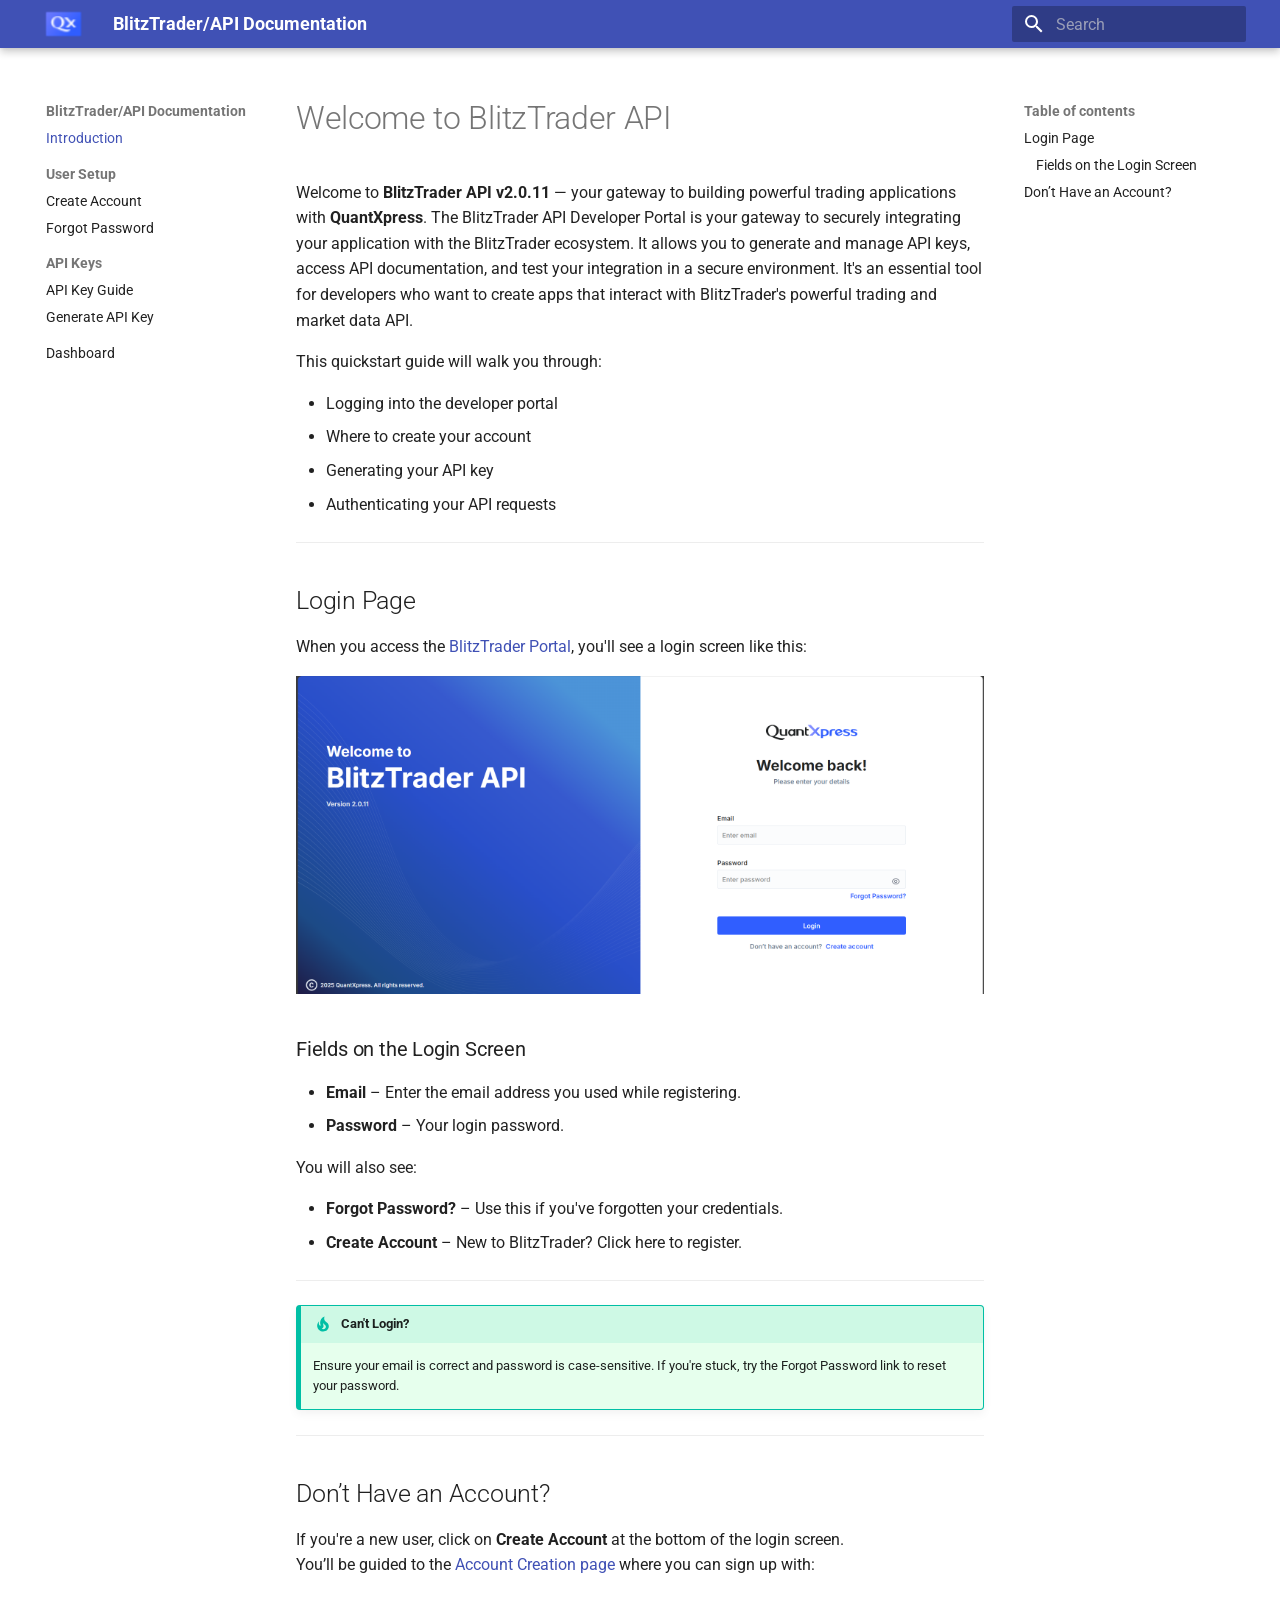
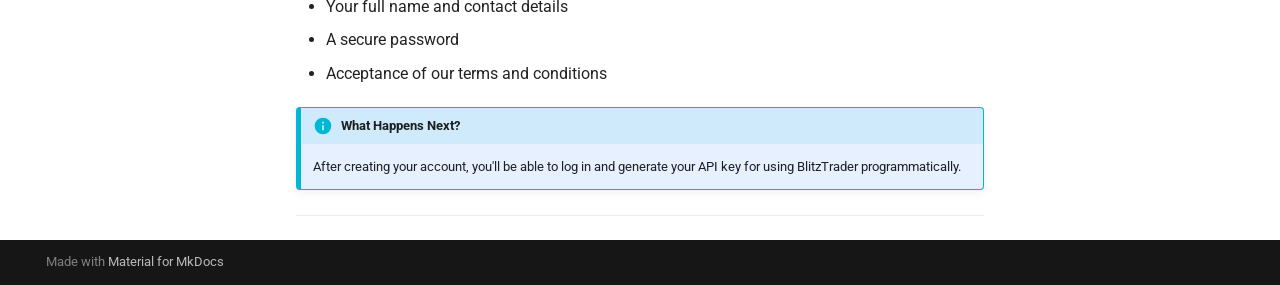
==== commit 68216760: "Deployed f7755e6 with MkDocs version: 1.6.1" ====
--- a/0.Welcome.html
+++ b/0.Welcome.html
@@ -669,9 +669,12 @@
 <li><strong>Forgot Password?</strong> – Use this if you've forgotten your credentials.</li>
 <li><strong>Create Account</strong> – New to BlitzTrader? Click here to register.</li>
 </ul>
-<p>!!! tip "Can't Login?"
-    Ensure your email is correct and password is case-sensitive.<br />
-    If you're stuck, try the <strong>Forgot Password</strong> link to reset your password.</p>
+<hr />
+<div class="admonition tip">
+<p class="admonition-title">Can't Login?</p>
+<p>Ensure your email is correct and password is case-sensitive.
+If you're stuck, try the Forgot Password link to reset your password.</p>
+</div>
 <hr />
 <h2 id="dont-have-an-account">Don’t Have an Account?</h2>
 <p>If you're a new user, click on <strong>Create Account</strong> at the bottom of the login screen.<br />
@@ -681,9 +684,10 @@
 <li>A secure password  </li>
 <li>Acceptance of our terms and conditions</li>
 </ul>
-<p>:::info What Happens Next?
-After creating your account, you'll be able to log in and generate your API key for using BlitzTrader programmatically.
-:::</p>
+<div class="admonition info">
+<p class="admonition-title">What Happens Next?</p>
+<p>After creating your account, you'll be able to log in and generate your API key for using BlitzTrader programmatically.</p>
+</div>
 <hr />
 
 
